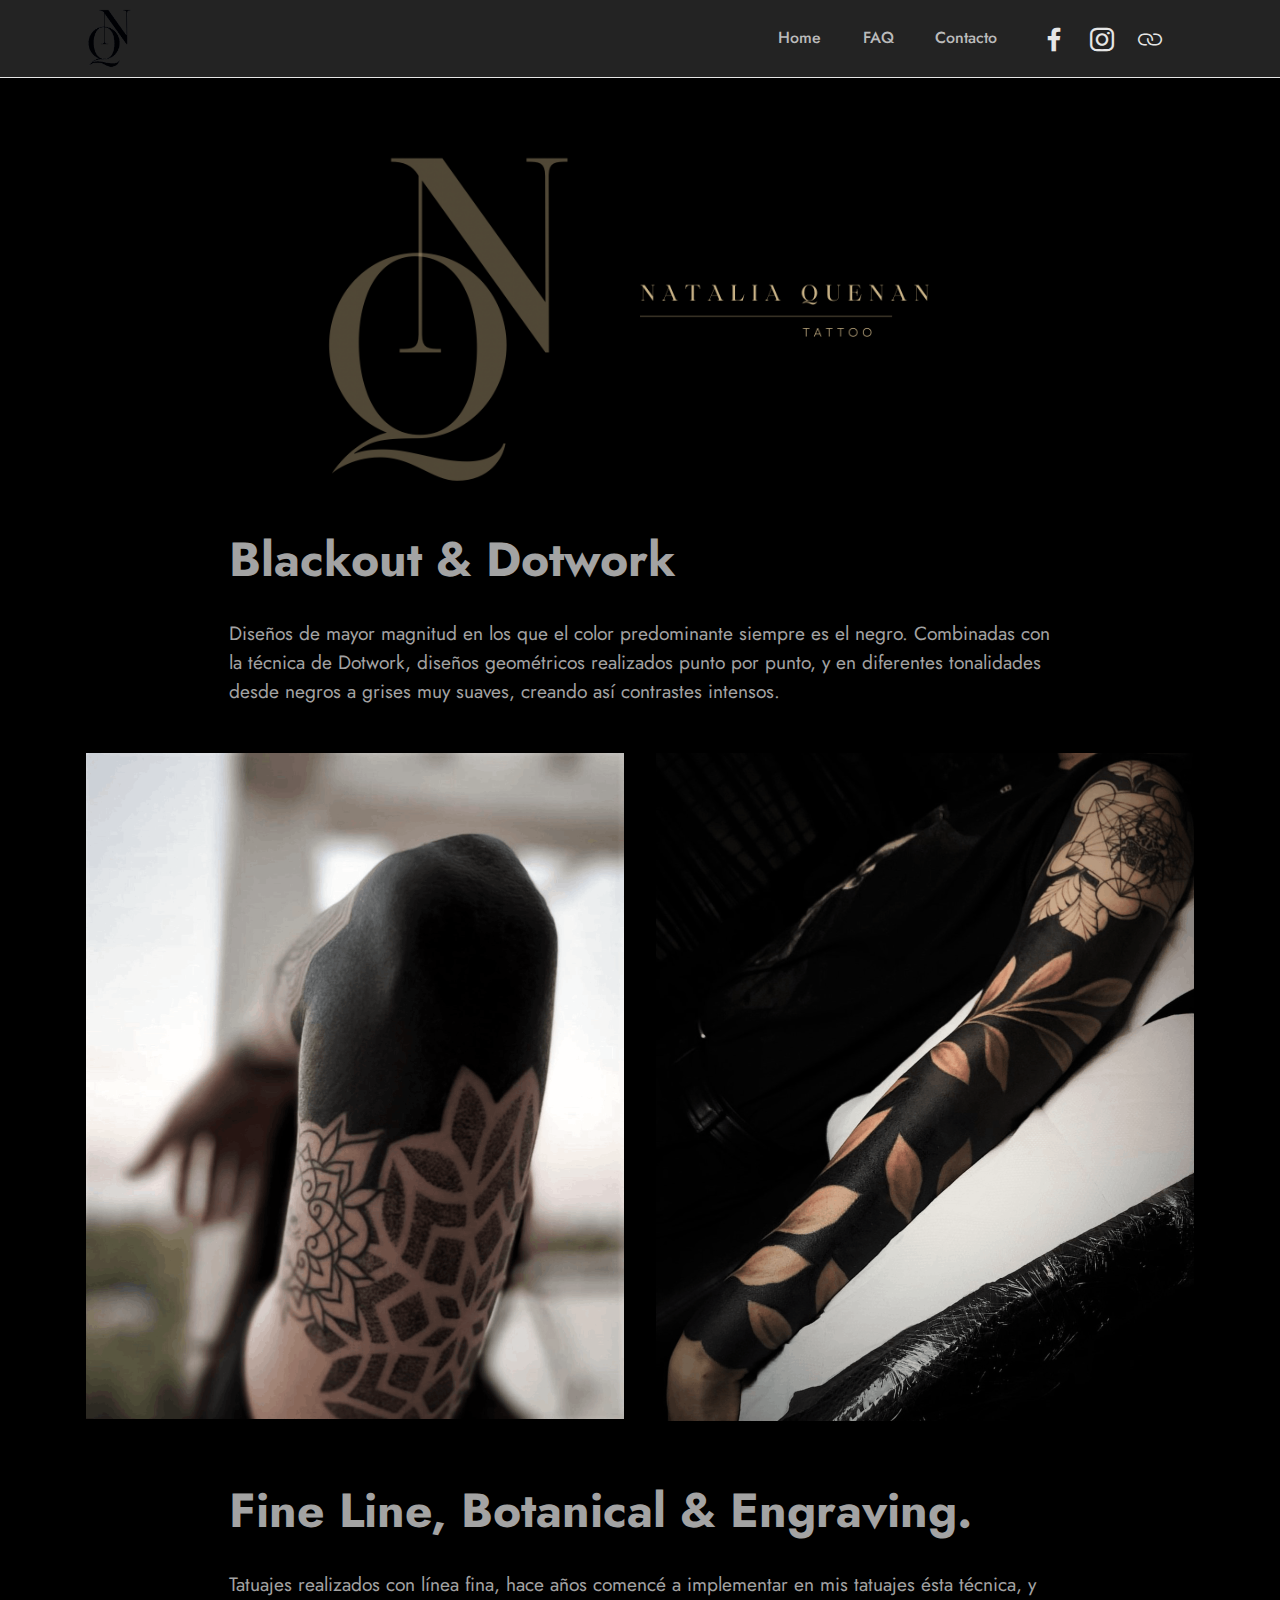
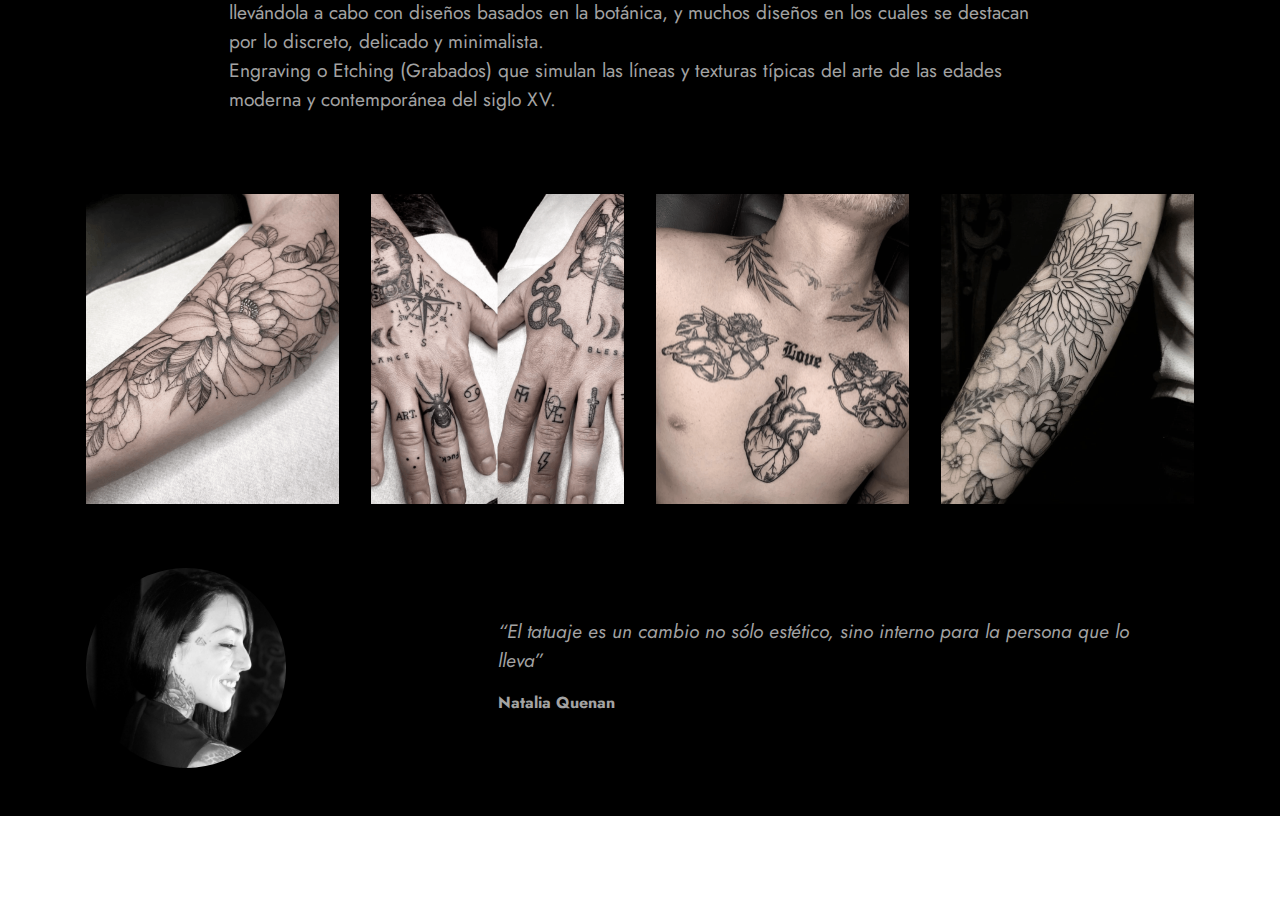
==== index.html @ fb32df6a "Update Website" ====
<!DOCTYPE html>
<html>
<head>
  
  <meta charset="UTF-8">
  <meta http-equiv="X-UA-Compatible" content="IE=edge">
  <meta name="viewport" content="width=device-width, initial-scale=1, minimum-scale=1">
  <meta name="generator" content="Mobirise v5.7.4, mobirise.com">
  <meta name="twitter:card" content="summary_large_image">
  <meta name="twitter:image" content="assets/images/index-meta.png">
  <meta name="twitter:title" content="Natalia Quenan">
  <meta property="og:image" content="assets/images/index-meta.png">
  <meta property="og:image:width" content= "280">
  <meta property="og:image:height" content= "480">
  <meta property="og:url" content="https://www.nataliaquenantattoo.com.ar">
  <meta property="og:title" content="Natalia Quenan">
  <meta property="og:description" content="Blackwork Tattoos">
  <link rel="shortcut icon" href="assets/images/black-170x211.png" type="image/x-icon">
  <meta name="description" content="Blackwork Tattoos">
  
  
  <title>Natalia Quenan Tattoo</title>
  <link rel="stylesheet" href="assets/web/assets/mobirise-icons-bold/mobirise-icons-bold.css">
  <link rel="stylesheet" href="assets/web/assets/mobirise-icons2/mobirise2.css">
  <link rel="stylesheet" href="assets/bootstrap/css/bootstrap.min.css">
  <link rel="stylesheet" href="assets/bootstrap/css/bootstrap-grid.min.css">
  <link rel="stylesheet" href="assets/bootstrap/css/bootstrap-reboot.min.css">
  <link rel="stylesheet" href="assets/parallax/jarallax.css">
  <link rel="stylesheet" href="assets/dropdown/css/style.css">
  <link rel="stylesheet" href="assets/socicon/css/styles.css">
  <link rel="stylesheet" href="assets/theme/css/style.css">
  <link rel="preload" href="https://fonts.googleapis.com/css?family=Jost:100,200,300,400,500,600,700,800,900,100i,200i,300i,400i,500i,600i,700i,800i,900i&display=swap" as="style" onload="this.onload=null;this.rel='stylesheet'">
  <noscript><link rel="stylesheet" href="https://fonts.googleapis.com/css?family=Jost:100,200,300,400,500,600,700,800,900,100i,200i,300i,400i,500i,600i,700i,800i,900i&display=swap"></noscript>
  <link rel="preload" as="style" href="assets/mobirise/css/mbr-additional.css"><link rel="stylesheet" href="assets/mobirise/css/mbr-additional.css" type="text/css">

  
  
  
</head>
<body>
  
  <section data-bs-version="5.1" class="menu cid-s48OLK6784" once="menu" id="menu1-h">
    
    <nav class="navbar navbar-dropdown navbar-fixed-top navbar-expand-lg">
        <div class="container">
            <div class="navbar-brand">
                <span class="navbar-logo">
                    
                    <a href="https://www.nataliaquenantattoo.com.ar/"><img src="assets/images/black-170x211.png" alt="NQ Logo" style="height: 3.8rem;"></a>
                    
                </span>
                
            </div>
            <button class="navbar-toggler" type="button" data-toggle="collapse" data-bs-toggle="collapse" data-target="#navbarSupportedContent" data-bs-target="#navbarSupportedContent" aria-controls="navbarNavAltMarkup" aria-expanded="false" aria-label="Toggle navigation">
                <div class="hamburger">
                    <span></span>
                    <span></span>
                    <span></span>
                    <span></span>
                </div>
            </button>
            <div class="collapse navbar-collapse" id="navbarSupportedContent">
                <ul class="navbar-nav nav-dropdown nav-right" data-app-modern-menu="true"><li class="nav-item"><a class="nav-link link text-primary display-4" href="index.html">Home</a></li><li class="nav-item"><a class="nav-link link text-primary display-4" href="faq.html">FAQ</a></li>
                    <li class="nav-item"><a class="nav-link link text-primary display-4" href="contacto.html">Contacto</a></li></ul>
                <div class="icons-menu">
                    <a class="iconfont-wrapper" href="https://www.facebook.com/Nataliaquenantattoo" target="_blank">
                        <span class="p-2 mbr-iconfont socicon-facebook socicon"></span>
                    </a>
                    <a class="iconfont-wrapper" href="https://www.instagram.com/nataliaquenantattoo/" target="_blank">
                        <span class="p-2 mbr-iconfont socicon-instagram socicon"></span>
                    </a>
                    <a class="iconfont-wrapper" href="https://tattoodixit.com/2022/05/22/natalia-quenan-tatuaje/" target="_blank">
                        <span class="p-2 mbr-iconfont mbrib-link"></span>
                    </a>
                    
                </div>
                
            </div>
        </div>
    </nav>

</section>

<section data-bs-version="5.1" class="image3 cid-s48upRUlSD" id="image3-9">
    

    

    <div class="container">
        <div class="row justify-content-center">
            <div class="col-12 col-lg-8">
                <div class="image-wrapper">
                    <img src="assets/images/img-4004-1640x924.png" alt="Natalia Quenan" >
                    
                </div>
            </div>
        </div>
    </div>
</section>

<section data-bs-version="5.1" class="content1 cid-s48udlf8KU" id="content1-8">
    
    <div class="container">
        <div class="row justify-content-center">
            <div class="title col-12 col-md-9">
                <h3 class="mbr-section-title mbr-fonts-style align-center mb-4 display-2"><strong>Blackout &amp; Dotwork</strong></h3>
                <h4 class="mbr-section-subtitle align-center mbr-fonts-style mb-4 display-7">Diseños de mayor magnitud en los que el color predominante siempre es el negro. Combinadas con la técnica de Dotwork, diseños geométricos realizados punto por punto, y en diferentes tonalidades desde negros a grises muy suaves, creando así contrastes intensos.&nbsp;</h4>
                
            </div>
        </div>
    </div>
</section>

<section data-bs-version="5.1" class="image4 cid-tqjiTiqlOz mbr-parallax-background" id="image4-o" style="opacity: 1; background-color: rgb(0, 0, 0);">
    

    
    <div class="mbr-overlay" style="opacity: 1; background-color: rgb(0, 0, 0);">
    </div>

    <div class="container">
        <div class="row">
            <div class="col-12 col-lg-6">
                <div class="image-wrapper">
                    <img src="assets/images/fer-tattoo-1076x1335.png" alt="Tattoo">
                    
                </div>
            </div>
            <div class="col-12 col-lg-6">
                <div class="image-wrapper">
                    <img src="assets/images/img-4051-1076x1331.png" alt="Tattoo">
                    
                </div>
            </div>
        </div>
    </div>
</section>

<section data-bs-version="5.1" class="content1 cid-s48vnjULo4" id="content1-c">
    
    <div class="container">
        <div class="row justify-content-center">
            <div class="title col-12 col-md-9">
                <h3 class="mbr-section-title mbr-fonts-style align-center mb-4 display-2"><strong>Fine Line, Botanical &amp; Engraving.</strong></h3>
                <h4 class="mbr-section-subtitle align-center mbr-fonts-style mb-4 display-7">Tatuajes realizados con línea fina, hace años comencé a implementar en mis tatuajes ésta técnica, y llevándola a cabo con diseños basados en la botánica, y muchos diseños en los cuales se destacan por lo discreto, delicado y minimalista. <br>Engraving o Etching (Grabados) que simulan las líneas y texturas típicas del arte de las edades moderna y contemporánea del siglo XV.</h4>
                
            </div>
        </div>
    </div>
</section>

<section data-bs-version="5.1" class="gallery5 mbr-gallery cid-tqjHJp5uhD" id="gallery5-t">
    

    
    

    <div class="container">
        
        <div class="row mbr-gallery mt-4">
            <div class="col-12 col-md-6 col-lg-3 item gallery-image">
                <div class="item-wrapper" data-toggle="modal" data-bs-toggle="modal" data-target="#tqkXsOlnx7-modal" data-bs-target="#tqkXsOlnx7-modal">
                    <img class="w-100" src="assets/images/img-4053-506x499.png" alt="Flowers Fineline" data-slide-to="0" data-bs-slide-to="0" data-target="#lb-tqkXsOlnx7" data-bs-target="#lb-tqkXsOlnx7">
                    <div class="icon-wrapper">
                        <span class="mobi-mbri mobi-mbri-search mbr-iconfont mbr-iconfont-btn"></span>
                    </div>
                </div>
                
            </div>
            <div class="col-12 col-md-6 col-lg-3 item gallery-image">
                <div class="item-wrapper" data-toggle="modal" data-bs-toggle="modal" data-target="#tqkXsOlnx7-modal" data-bs-target="#tqkXsOlnx7-modal">
                    <img class="w-100" src="assets/images/img-4052-506x500.png" alt="Hands Fineline" data-slide-to="1" data-bs-slide-to="1" data-target="#lb-tqkXsOlnx7" data-bs-target="#lb-tqkXsOlnx7">
                    <div class="icon-wrapper">
                        <span class="mobi-mbri mobi-mbri-search mbr-iconfont mbr-iconfont-btn"></span>
                    </div>
                </div>
                
            </div>
            <div class="col-12 col-md-6 col-lg-3 item gallery-image">
                <div class="item-wrapper" data-toggle="modal" data-bs-toggle="modal" data-target="#tqkXsOlnx7-modal" data-bs-target="#tqkXsOlnx7-modal">
                    <img class="w-100" src="assets/images/img-4044-506x621.png" alt="Engraving Tattoo" data-slide-to="2" data-bs-slide-to="2" data-target="#lb-tqkXsOlnx7" data-bs-target="#lb-tqkXsOlnx7">
                    <div class="icon-wrapper">
                        <span class="mobi-mbri mobi-mbri-search mbr-iconfont mbr-iconfont-btn"></span>
                    </div>
                </div>
                
            </div>
            <div class="col-12 col-md-6 col-lg-3 item gallery-image">
                <div class="item-wrapper" data-toggle="modal" data-bs-toggle="modal" data-target="#tqkXsOlnx7-modal" data-bs-target="#tqkXsOlnx7-modal">
                    <img class="w-100" src="assets/images/img-4055-506x620.png" alt="Ornamental Fineline" data-slide-to="3" data-bs-slide-to="3" data-target="#lb-tqkXsOlnx7" data-bs-target="#lb-tqkXsOlnx7">
                    <div class="icon-wrapper">
                        <span class="mobi-mbri mobi-mbri-search mbr-iconfont mbr-iconfont-btn"></span>
                    </div>
                </div>
                
            </div>
        </div>

        <div class="modal mbr-slider" tabindex="-1" role="dialog" aria-hidden="true" id="tqkXsOlnx7-modal">
            <div class="modal-dialog" role="document">
                <div class="modal-content">
                    <div class="modal-body">
                        <div class="carousel slide carousel-fade" id="lb-tqkXsOlnx7" data-interval="4000" data-bs-interval="4000">
                            <div class="carousel-inner">
                                <div class="carousel-item active">
                                    <img class="d-block w-100" src="assets/images/img-4053-506x499.png" alt="Mobirise Website Builder">
                                </div>
                                <div class="carousel-item">
                                    <img class="d-block w-100" src="assets/images/img-4052-506x500.png" alt="Mobirise Website Builder">
                                </div>
                                <div class="carousel-item">
                                    <img class="d-block w-100" src="assets/images/img-4044-506x621.png" alt="Mobirise Website Builder">
                                </div>
                                <div class="carousel-item">
                                    <img class="d-block w-100" src="assets/images/img-4055-506x620.png" alt="Mobirise Website Builder">
                                </div>
                            </div>
                            <ol class="carousel-indicators">
                                <li data-slide-to="0" data-bs-slide-to="0" class="active" data-target="#lb-tqkXsOlnx7" data-bs-target="#lb-tqkXsOlnx7"></li>
                                <li data-slide-to="1" data-bs-slide-to="1" data-target="#lb-tqkXsOlnx7" data-bs-target="#lb-tqkXsOlnx7"></li>
                                <li data-slide-to="2" data-bs-slide-to="2" data-target="#lb-tqkXsOlnx7" data-bs-target="#lb-tqkXsOlnx7"></li>
                                <li data-slide-to="3" data-bs-slide-to="3" data-target="#lb-tqkXsOlnx7" data-bs-target="#lb-tqkXsOlnx7"></li>
                            </ol>
                            <a role="button" href="" class="close" data-dismiss="modal" data-bs-dismiss="modal" aria-label="Close">
                            </a>
                            <a class="carousel-control-prev carousel-control" role="button" data-slide="prev" data-bs-slide="prev" href="#lb-tqkXsOlnx7">
                                <span class="mobi-mbri mobi-mbri-arrow-prev" aria-hidden="true"></span>
                                <span class="sr-only visually-hidden">Previous</span>
                            </a>
                            <a class="carousel-control-next carousel-control" role="button" data-slide="next" data-bs-slide="next" href="#lb-tqkXsOlnx7">
                                <span class="mobi-mbri mobi-mbri-arrow-next" aria-hidden="true"></span>
                                <span class="sr-only visually-hidden">Next</span>
                            </a>
                        </div>
                    </div>
                </div>
            </div>
        </div>
    </div>
</section>

<section data-bs-version="5.1" class="testimonials1 cid-tqjrHWDPv9" id="testimonials1-q">
    <div class="container">
        <div class="row align-items-center">
            <div class="col-5 col-md-4">
                <div class="image-wrapper">
                    <img src="assets/images/img-2382-20-1076x1077.png" alt="Me" style="width: 200px; height: 200px; border-radius: 50%;">
                </div>
            </div>
            <div class="col-md">
                <div class="text-wrapper">
                    <p class="mbr-text mbr-fonts-style mb-3 display-7"><em>“El tatuaje es un cambio no sólo estético, sino interno para la persona que lo lleva”</em></p>
                    <p class="name mbr-fonts-style mb-1 display-4">
                        <strong>Natalia Quenan</strong></p>
                </div>
            </div>
        </div>
    </div>
</section>

<section data-bs-version="5.1" class="footer3 cid-s48P1Icc8J mbr-reveal" once="footers" id="footer3-i">
    <div class="container">
        <div class="media-container-row align-center mbr-white">
            <div class="row row-copirayt">
                <div class="row row-copirayt">
                    <p id="copyright" class="mbr-text mb-0 mbr-fonts-style mbr-white align-center display-4">
                        © Natalia Quenan Tattoo | Design: Done with Love by Me. | Todos los derechos Reservados.
                    </p>
                </div>
                <script>
                    var elementoCopyright = document.getElementById('copyright');
                    var añoActual = new Date().getFullYear();
                    elementoCopyright.textContent = '© ' + añoActual + ' Natalia Quenan Tattoo | Design: Done with Love by Me. | Todos los derechos Reservados.';
                </script>
            </div>
        </div>
    </div>
</section><script src="assets/bootstrap/js/bootstrap.bundle.min.js"></script>  <script src="assets/parallax/jarallax.js"></script>  <script src="assets/smoothscroll/smooth-scroll.js"></script>  <script src="assets/ytplayer/index.js"></script>  <script src="assets/dropdown/js/navbar-dropdown.js"></script>  <script src="assets/theme/js/script.js"></script><script type='text/javascript'>
	document.oncontextmenu = function(){return false}
</script>  
  
  
</body>
</html>
---- assets/web/assets/mobirise-icons-bold/mobirise-icons-bold.css ----
@font-face {
  font-family: 'mobirise-icons-bold';
  font-display: swap;
  src:  url('mobirise-icons-bold.eot?m1l4yr');
  src:  url('mobirise-icons-bold.eot?m1l4yr#iefix') format('embedded-opentype'),
    url('mobirise-icons-bold.ttf?m1l4yr') format('truetype'),
    url('mobirise-icons-bold.woff?m1l4yr') format('woff'),
    url('mobirise-icons-bold.svg?m1l4yr#mobirise-icons-bold') format('svg');
  font-weight: normal;
  font-style: normal;
}

[class^="mbrib-"], [class*="mbrib-"] {
  /* use !important to prevent issues with browser extensions that change fonts */
  font-family: 'mobirise-icons-bold' !important;
  speak: none;
  font-style: normal;
  font-weight: normal;
  font-variant: normal;
  text-transform: none;
  line-height: 1;

  /* Better Font Rendering =========== */
  -webkit-font-smoothing: antialiased;
  -moz-osx-font-smoothing: grayscale;
}

.mbrib-add-submenu:before {
  content: "\e900";
}
.mbrib-alert:before {
  content: "\e901";
}
.mbrib-align-center:before {
  content: "\e902";
}
.mbrib-align-justify:before {
  content: "\e903";
}
.mbrib-align-left:before {
  content: "\e904";
}
.mbrib-align-right:before {
  content: "\e905";
}
.mbrib-android:before {
  content: "\e906";
}
.mbrib-apple:before {
  content: "\e907";
}
.mbrib-arrow-down:before {
  content: "\e908";
}
.mbrib-arrow-next:before {
  content: "\e909";
}
.mbrib-arrow-prev:before {
  content: "\e90a";
}
.mbrib-arrow-up:before {
  content: "\e90b";
}
.mbrib-bold:before {
  content: "\e90c";
}
.mbrib-bookmark:before {
  content: "\e90d";
}
.mbrib-bootstrap:before {
  content: "\e90e";
}
.mbrib-briefcase:before {
  content: "\e90f";
}
.mbrib-browse:before {
  content: "\e910";
}
.mbrib-bulleted-list:before {
  content: "\e911";
}
.mbrib-calendar:before {
  content: "\e912";
}
.mbrib-camera:before {
  content: "\e913";
}
.mbrib-cart-add:before {
  content: "\e914";
}
.mbrib-cart-full:before {
  content: "\e915";
}
.mbrib-cash:before {
  content: "\e916";
}
.mbrib-change-style:before {
  content: "\e917";
}
.mbrib-chat:before {
  content: "\e918";
}
.mbrib-clock:before {
  content: "\e919";
}
.mbrib-close:before {
  content: "\e91a";
}
.mbrib-cloud:before {
  content: "\e91b";
}
.mbrib-code:before {
  content: "\e91c";
}
.mbrib-contact-form:before {
  content: "\e91d";
}
.mbrib-credit-card:before {
  content: "\e91e";
}
.mbrib-cursor-click:before {
  content: "\e91f";
}
.mbrib-cust-feedback:before {
  content: "\e920";
}
.mbrib-database:before {
  content: "\e921";
}
.mbrib-delivery:before {
  content: "\e922";
}
.mbrib-desktop:before {
  content: "\e923";
}
.mbrib-devices:before {
  content: "\e924";
}
.mbrib-down:before {
  content: "\e925";
}
.mbrib-download:before {
  content: "\e926";
}
.mbrib-drag-n-drop:before {
  content: "\e927";
}
.mbrib-drag-n-drop2:before {
  content: "\e928";
}
.mbrib-edit:before {
  content: "\e929";
}
.mbrib-edit2:before {
  content: "\e92a";
}
.mbrib-error:before {
  content: "\e92b";
}
.mbrib-extension:before {
  content: "\e92c";
}
.mbrib-features:before {
  content: "\e92d";
}
.mbrib-file:before {
  content: "\e92e";
}
.mbrib-flag:before {
  content: "\e92f";
}
.mbrib-folder:before {
  content: "\e930";
}
.mbrib-gift:before {
  content: "\e931";
}
.mbrib-github:before {
  content: "\e932";
}
.mbrib-globe-2:before {
  content: "\e933";
}
.mbrib-globe:before {
  content: "\e934";
}
.mbrib-growing-chart:before {
  content: "\e935";
}
.mbrib-hearth:before {
  content: "\e936";
}
.mbrib-help:before {
  content: "\e937";
}
.mbrib-home:before {
  content: "\e938";
}
.mbrib-hot-cup:before {
  content: "\e939";
}
.mbrib-idea:before {
  content: "\e93a";
}
.mbrib-image-gallery:before {
  content: "\e93b";
}
.mbrib-image-slider:before {
  content: "\e93c";
}
.mbrib-info:before {
  content: "\e93d";
}
.mbrib-italic:before {
  content: "\e93e";
}
.mbrib-key:before {
  content: "\e93f";
}
.mbrib-laptop:before {
  content: "\e940";
}
.mbrib-layers:before {
  content: "\e941";
}
.mbrib-left-right:before {
  content: "\e942";
}
.mbrib-left:before {
  content: "\e943";
}
.mbrib-letter:before {
  content: "\e944";
}
.mbrib-like:before {
  content: "\e945";
}
.mbrib-link:before {
  content: "\e946";
}
.mbrib-lock:before {
  content: "\e947";
}
.mbrib-login:before {
  content: "\e948";
}
.mbrib-logout:before {
  content: "\e949";
}
.mbrib-magic-stick:before {
  content: "\e94a";
}
.mbrib-map-pin:before {
  content: "\e94b";
}
.mbrib-menu:before {
  content: "\e94c";
}
.mbrib-mobile:before {
  content: "\e94d";
}
.mbrib-mobile2:before {
  content: "\e94e";
}
.mbrib-mobirise:before {
  content: "\e94f";
}
.mbrib-more-horizontal:before {
  content: "\e950";
}
.mbrib-more-vertical:before {
  content: "\e951";
}
.mbrib-music:before {
  content: "\e952";
}
.mbrib-new-file:before {
  content: "\e953";
}
.mbrib-numbered-list:before {
  content: "\e954";
}
.mbrib-opened-folder:before {
  content: "\e955";
}
.mbrib-pages:before {
  content: "\e956";
}
.mbrib-paper-plane:before {
  content: "\e957";
}
.mbrib-paperclip:before {
  content: "\e958";
}
.mbrib-photo:before {
  content: "\e959";
}
.mbrib-photos:before {
  content: "\e95a";
}
.mbrib-pin:before {
  content: "\e95b";
}
.mbrib-play:before {
  content: "\e95c";
}
.mbrib-plus:before {
  content: "\e95d";
}
.mbrib-preview:before {
  content: "\e95e";
}
.mbrib-print:before {
  content: "\e95f";
}
.mbrib-protect:before {
  content: "\e960";
}
.mbrib-question:before {
  content: "\e961";
}
.mbrib-quote-left:before {
  content: "\e962";
}
.mbrib-quote-right:before {
  content: "\e963";
}
.mbrib-redo:before {
  content: "\e964";
}
.mbrib-refresh:before {
  content: "\e965";
}
.mbrib-responsive:before {
  content: "\e966";
}
.mbrib-right:before {
  content: "\e967";
}
.mbrib-rocket:before {
  content: "\e968";
}
.mbrib-sad-face:before {
  content: "\e969";
}
.mbrib-sale:before {
  content: "\e96a";
}
.mbrib-save:before {
  content: "\e96b";
}
.mbrib-search:before {
  content: "\e96c";
}
.mbrib-setting:before {
  content: "\e96d";
}
.mbrib-setting2:before {
  content: "\e96e";
}
.mbrib-setting3:before {
  content: "\e96f";
}
.mbrib-share:before {
  content: "\e970";
}
.mbrib-shopping-bag:before {
  content: "\e971";
}
.mbrib-shopping-basket:before {
  content: "\e972";
}
.mbrib-shopping-cart:before {
  content: "\e973";
}
.mbrib-sites:before {
  content: "\e974";
}
.mbrib-smile-face:before {
  content: "\e975";
}
.mbrib-speed:before {
  content: "\e976";
}
.mbrib-star:before {
  content: "\e977";
}
.mbrib-success:before {
  content: "\e978";
}
.mbrib-sun:before {
  content: "\e979";
}
.mbrib-sun2:before {
  content: "\e97a";
}
.mbrib-tablet-vertical:before {
  content: "\e97b";
}
.mbrib-tablet:before {
  content: "\e97c";
}
.mbrib-target:before {
  content: "\e97d";
}
.mbrib-timer:before {
  content: "\e97e";
}
.mbrib-to-ftp:before {
  content: "\e97f";
}
.mbrib-to-local-drive:before {
  content: "\e980";
}
.mbrib-touch-swipe:before {
  content: "\e981";
}
.mbrib-touch:before {
  content: "\e982";
}
.mbrib-trash:before {
  content: "\e983";
}
.mbrib-underline:before {
  content: "\e984";
}
.mbrib-undo:before {
  content: "\e985";
}
.mbrib-unlink:before {
  content: "\e986";
}
.mbrib-unlock:before {
  content: "\e987";
}
.mbrib-up-down:before {
  content: "\e988";
}
.mbrib-up:before {
  content: "\e989";
}
.mbrib-update:before {
  content: "\e98a";
}
.mbrib-upload:before {
  content: "\e98b";
}
.mbrib-user:before {
  content: "\e98c";
}
.mbrib-user2:before {
  content: "\e98d";
}
.mbrib-users:before {
  content: "\e98e";
}
.mbrib-video-play:before {
  content: "\e98f";
}
.mbrib-video:before {
  content: "\e990";
}
.mbrib-watch:before {
  content: "\e991";
}
.mbrib-website-theme:before {
  content: "\e992";
}
.mbrib-wifi:before {
  content: "\e993";
}
.mbrib-windows:before {
  content: "\e994";
}
.mbrib-zoom-out:before {
  content: "\e995";
}
---- assets/web/assets/mobirise-icons2/mobirise2.css ----
@font-face {
  font-family: 'Moririse2';
  font-display: swap;
  src:  url('mobirise2.eot?f2bix4');
  src:  url('mobirise2.eot?f2bix4#iefix') format('embedded-opentype'),
    url('mobirise2.ttf?f2bix4') format('truetype'),
    url('mobirise2.woff?f2bix4') format('woff'),
    url('mobirise2.svg?f2bix4#mobirise2') format('svg');
  font-weight: normal;
  font-style: normal;
}

[class^="mobi-"], [class*=" mobi-"] {
  /* use !important to prevent issues with browser extensions that change fonts */
  font-family: 'Moririse2' !important;
  speak: none;
  font-style: normal;
  font-weight: normal;
  font-variant: normal;
  text-transform: none;
  line-height: 1;

  /* Better Font Rendering =========== */
  -webkit-font-smoothing: antialiased;
  -moz-osx-font-smoothing: grayscale;
}

.mobi-mbri-add-submenu:before {
  content: "\e900";
}
.mobi-mbri-alert:before {
  content: "\e901";
}
.mobi-mbri-align-center:before {
  content: "\e902";
}
.mobi-mbri-align-justify:before {
  content: "\e903";
}
.mobi-mbri-align-left:before {
  content: "\e904";
}
.mobi-mbri-align-right:before {
  content: "\e905";
}
.mobi-mbri-android:before {
  content: "\e906";
}
.mobi-mbri-apple:before {
  content: "\e907";
}
.mobi-mbri-arrow-down:before {
  content: "\e908";
}
.mobi-mbri-arrow-next:before {
  content: "\e909";
}
.mobi-mbri-arrow-prev:before {
  content: "\e90a";
}
.mobi-mbri-arrow-up:before {
  content: "\e90b";
}
.mobi-mbri-bold:before {
  content: "\e90c";
}
.mobi-mbri-bookmark:before {
  content: "\e90d";
}
.mobi-mbri-bootstrap:before {
  content: "\e90e";
}
.mobi-mbri-briefcase:before {
  content: "\e90f";
}
.mobi-mbri-browse:before {
  content: "\e910";
}
.mobi-mbri-bulleted-list:before {
  content: "\e911";
}
.mobi-mbri-calendar:before {
  content: "\e912";
}
.mobi-mbri-camera:before {
  content: "\e913";
}
.mobi-mbri-cart-add:before {
  content: "\e914";
}
.mobi-mbri-cart-full:before {
  content: "\e915";
}
.mobi-mbri-cash:before {
  content: "\e916";
}
.mobi-mbri-change-style:before {
  content: "\e917";
}
.mobi-mbri-chat:before {
  content: "\e918";
}
.mobi-mbri-clock:before {
  content: "\e919";
}
.mobi-mbri-close:before {
  content: "\e91a";
}
.mobi-mbri-cloud:before {
  content: "\e91b";
}
.mobi-mbri-code:before {
  content: "\e91c";
}
.mobi-mbri-contact-form:before {
  content: "\e91d";
}
.mobi-mbri-credit-card:before {
  content: "\e91e";
}
.mobi-mbri-cursor-click:before {
  content: "\e91f";
}
.mobi-mbri-cust-feedback:before {
  content: "\e920";
}
.mobi-mbri-database:before {
  content: "\e921";
}
.mobi-mbri-delivery:before {
  content: "\e922";
}
.mobi-mbri-desktop:before {
  content: "\e923";
}
.mobi-mbri-devices:before {
  content: "\e924";
}
.mobi-mbri-down:before {
  content: "\e925";
}
.mobi-mbri-download-2:before {
  content: "\e926";
}
.mobi-mbri-download:before {
  content: "\e927";
}
.mobi-mbri-drag-n-drop-2:before {
  content: "\e928";
}
.mobi-mbri-drag-n-drop:before {
  content: "\e929";
}
.mobi-mbri-edit-2:before {
  content: "\e92a";
}
.mobi-mbri-edit:before {
  content: "\e92b";
}
.mobi-mbri-error:before {
  content: "\e92c";
}
.mobi-mbri-extension:before {
  content: "\e92d";
}
.mobi-mbri-features:before {
  content: "\e92e";
}
.mobi-mbri-file:before {
  content: "\e92f";
}
.mobi-mbri-flag:before {
  content: "\e930";
}
.mobi-mbri-folder:before {
  content: "\e931";
}
.mobi-mbri-gift:before {
  content: "\e932";
}
.mobi-mbri-github:before {
  content: "\e933";
}
.mobi-mbri-globe-2:before {
  content: "\e934";
}
.mobi-mbri-globe:before {
  content: "\e935";
}
.mobi-mbri-growing-chart:before {
  content: "\e936";
}
.mobi-mbri-hearth:before {
  content: "\e937";
}
.mobi-mbri-help:before {
  content: "\e938";
}
.mobi-mbri-home:before {
  content: "\e939";
}
.mobi-mbri-hot-cup:before {
  content: "\e93a";
}
.mobi-mbri-idea:before {
  content: "\e93b";
}
.mobi-mbri-image-gallery:before {
  content: "\e93c";
}
.mobi-mbri-image-slider:before {
  content: "\e93d";
}
.mobi-mbri-info:before {
  content: "\e93e";
}
.mobi-mbri-italic:before {
  content: "\e93f";
}
.mobi-mbri-key:before {
  content: "\e940";
}
.mobi-mbri-laptop:before {
  content: "\e941";
}
.mobi-mbri-layers:before {
  content: "\e942";
}
.mobi-mbri-left-right:before {
  content: "\e943";
}
.mobi-mbri-left:before {
  content: "\e944";
}
.mobi-mbri-letter:before {
  content: "\e945";
}
.mobi-mbri-like:before {
  content: "\e946";
}
.mobi-mbri-link:before {
  content: "\e947";
}
.mobi-mbri-lock:before {
  content: "\e948";
}
.mobi-mbri-login:before {
  content: "\e949";
}
.mobi-mbri-logout:before {
  content: "\e94a";
}
.mobi-mbri-magic-stick:before {
  content: "\e94b";
}
.mobi-mbri-map-pin:before {
  content: "\e94c";
}
.mobi-mbri-menu:before {
  content: "\e94d";
}
.mobi-mbri-mobile-2:before {
  content: "\e94e";
}
.mobi-mbri-mobile-horizontal:before {
  content: "\e94f";
}
.mobi-mbri-mobile:before {
  content: "\e950";
}
.mobi-mbri-mobirise:before {
  content: "\e951";
}
.mobi-mbri-more-horizontal:before {
  content: "\e952";
}
.mobi-mbri-more-vertical:before {
  content: "\e953";
}
.mobi-mbri-music:before {
  content: "\e954";
}
.mobi-mbri-new-file:before {
  content: "\e955";
}
.mobi-mbri-numbered-list:before {
  content: "\e956";
}
.mobi-mbri-opened-folder:before {
  content: "\e957";
}
.mobi-mbri-pages:before {
  content: "\e958";
}
.mobi-mbri-paper-plane:before {
  content: "\e959";
}
.mobi-mbri-paperclip:before {
  content: "\e95a";
}
.mobi-mbri-phone:before {
  content: "\e95b";
}
.mobi-mbri-photo:before {
  content: "\e95c";
}
.mobi-mbri-photos:before {
  content: "\e95d";
}
.mobi-mbri-pin:before {
  content: "\e95e";
}
.mobi-mbri-play:before {
  content: "\e95f";
}
.mobi-mbri-plus:before {
  content: "\e960";
}
.mobi-mbri-preview:before {
  content: "\e961";
}
.mobi-mbri-print:before {
  content: "\e962";
}
.mobi-mbri-protect:before {
  content: "\e963";
}
.mobi-mbri-question:before {
  content: "\e964";
}
.mobi-mbri-quote-left:before {
  content: "\e965";
}
.mobi-mbri-quote-right:before {
  content: "\e966";
}
.mobi-mbri-redo:before {
  content: "\e967";
}
.mobi-mbri-refresh:before {
  content: "\e968";
}
.mobi-mbri-responsive-2:before {
  content: "\e969";
}
.mobi-mbri-responsive:before {
  content: "\e96a";
}
.mobi-mbri-right:before {
  content: "\e96b";
}
.mobi-mbri-rocket:before {
  content: "\e96c";
}
.mobi-mbri-sad-face:before {
  content: "\e96d";
}
.mobi-mbri-sale:before {
  content: "\e96e";
}
.mobi-mbri-save:before {
  content: "\e96f";
}
.mobi-mbri-search:before {
  content: "\e970";
}
.mobi-mbri-setting-2:before {
  content: "\e971";
}
.mobi-mbri-setting-3:before {
  content: "\e972";
}
.mobi-mbri-setting:before {
  content: "\e973";
}
.mobi-mbri-share:before {
  content: "\e974";
}
.mobi-mbri-shopping-bag:before {
  content: "\e975";
}
.mobi-mbri-shopping-basket:before {
  content: "\e976";
}
.mobi-mbri-shopping-cart:before {
  content: "\e977";
}
.mobi-mbri-sites:before {
  content: "\e978";
}
.mobi-mbri-smile-face:before {
  content: "\e979";
}
.mobi-mbri-speed:before {
  content: "\e97a";
}
.mobi-mbri-star:before {
  content: "\e97b";
}
.mobi-mbri-success:before {
  content: "\e97c";
}
.mobi-mbri-sun:before {
  content: "\e97d";
}
.mobi-mbri-sun2:before {
  content: "\e97e";
}
.mobi-mbri-tablet-vertical:before {
  content: "\e97f";
}
.mobi-mbri-tablet:before {
  content: "\e980";
}
.mobi-mbri-target:before {
  content: "\e981";
}
.mobi-mbri-timer:before {
  content: "\e982";
}
.mobi-mbri-to-ftp:before {
  content: "\e983";
}
.mobi-mbri-to-local-drive:before {
  content: "\e984";
}
.mobi-mbri-touch-swipe:before {
  content: "\e985";
}
.mobi-mbri-touch:before {
  content: "\e986";
}
.mobi-mbri-trash:before {
  content: "\e987";
}
.mobi-mbri-underline:before {
  content: "\e988";
}
.mobi-mbri-undo:before {
  content: "\e989";
}
.mobi-mbri-unlink:before {
  content: "\e98a";
}
.mobi-mbri-unlock:before {
  content: "\e98b";
}
.mobi-mbri-up-down:before {
  content: "\e98c";
}
.mobi-mbri-up:before {
  content: "\e98d";
}
.mobi-mbri-update:before {
  content: "\e98e";
}
.mobi-mbri-upload-2:before {
  content: "\e98f";
}
.mobi-mbri-upload:before {
  content: "\e990";
}
.mobi-mbri-user-2:before {
  content: "\e991";
}
.mobi-mbri-user:before {
  content: "\e992";
}
.mobi-mbri-users:before {
  content: "\e993";
}
.mobi-mbri-video-play:before {
  content: "\e994";
}
.mobi-mbri-video:before {
  content: "\e995";
}
.mobi-mbri-watch:before {
  content: "\e996";
}
.mobi-mbri-website-theme-2:before {
  content: "\e997";
}
.mobi-mbri-website-theme:before {
  content: "\e998";
}
.mobi-mbri-wifi:before {
  content: "\e999";
}
.mobi-mbri-windows:before {
  content: "\e99a";
}
.mobi-mbri-zoom-in:before {
  content: "\e99b";
}
.mobi-mbri-zoom-out:before {
  content: "\e99c";
}
---- assets/parallax/jarallax.css ----
.jarallax {
    position: relative;
    z-index: 0;
}
.jarallax > .jarallax-img {
    position: absolute;
    object-fit: cover;
    /* support for plugin https://github.com/bfred-it/object-fit-images */
    font-family: 'object-fit: cover;';
    top: 0;
    left: 0;
    width: 100%;
    height: 100%;
    z-index: -1;
}
---- assets/dropdown/css/style.css ----
.navbar-dropdown {
  left: 0;
  padding: 0;
  position: absolute;
  right: 0;
  top: 0;
  transition: all 0.45s ease;
  z-index: 1030;
  background: #282828; }
  .navbar-dropdown .navbar-logo {
    margin-right: 0.8rem;
    transition: margin 0.3s ease-in-out;
    vertical-align: middle; }
    .navbar-dropdown .navbar-logo img {
      height: 3.125rem;
      transition: all 0.3s ease-in-out; }
    .navbar-dropdown .navbar-logo.mbr-iconfont {
      font-size: 3.125rem;
      line-height: 3.125rem; }
  .navbar-dropdown .navbar-caption {
    font-weight: 700;
    white-space: normal;
    vertical-align: -4px;
    line-height: 3.125rem !important; }
    .navbar-dropdown .navbar-caption, .navbar-dropdown .navbar-caption:hover {
      color: inherit;
      text-decoration: none; }
  .navbar-dropdown .mbr-iconfont + .navbar-caption {
    vertical-align: -1px; }
  .navbar-dropdown.navbar-fixed-top {
    position: fixed; }
  .navbar-dropdown .navbar-brand span {
    vertical-align: -4px; }
  .navbar-dropdown.bg-color.transparent {
    background: none; }
  .navbar-dropdown.navbar-short .navbar-brand {
    padding: 0.625rem 0; }
    .navbar-dropdown.navbar-short .navbar-brand span {
      vertical-align: -1px; }
  .navbar-dropdown.navbar-short .navbar-caption {
    line-height: 2.375rem !important;
    vertical-align: -2px; }
  .navbar-dropdown.navbar-short .navbar-logo {
    margin-right: 0.5rem; }
    .navbar-dropdown.navbar-short .navbar-logo img {
      height: 2.375rem; }
    .navbar-dropdown.navbar-short .navbar-logo.mbr-iconfont {
      font-size: 2.375rem;
      line-height: 2.375rem; }
  .navbar-dropdown.navbar-short .mbr-table-cell {
    height: 3.625rem; }
  .navbar-dropdown .navbar-close {
    left: 0.6875rem;
    position: fixed;
    top: 0.75rem;
    z-index: 1000; }
  .navbar-dropdown .hamburger-icon {
    color: antiquewhite;
    content: "";
    display: inline-block;
    vertical-align: middle;
    width: 16px;
    -webkit-box-shadow: 0 -6px 0 1px #282828,0 0 0 1px #282828,0 6px 0 1px #282828;
    -moz-box-shadow: 0 -6px 0 1px #282828,0 0 0 1px #282828,0 6px 0 1px #282828;
    box-shadow: 0 -6px 0 1px #282828,0 0 0 1px #282828,0 6px 0 1px #282828; }

.dropdown-menu .dropdown-toggle[data-toggle="dropdown-submenu"]::after {
  border-bottom: 0.35em solid transparent;
  border-left: 0.35em solid;
  border-right: 0;
  border-top: 0.35em solid transparent;
  margin-left: 0.3rem; }

.dropdown-menu .dropdown-item:focus {
  outline: 0; }

.nav-dropdown {
  font-size: 0.75rem;
  font-weight: 500;
  height: auto !important; }
  .nav-dropdown .nav-btn {
    padding-left: 1rem; }
  .nav-dropdown .link {
    margin: .667em 1.667em;
    font-weight: 500;
    padding: 0;
    transition: color .2s ease-in-out; }
    .nav-dropdown .link.dropdown-toggle {
      margin-right: 2.583em; }
      .nav-dropdown .link.dropdown-toggle::after {
        margin-left: .25rem;
        border-top: 0.35em solid;
        border-right: 0.35em solid transparent;
        border-left: 0.35em solid transparent;
        border-bottom: 0; }
      .nav-dropdown .link.dropdown-toggle[aria-expanded="true"] {
        margin: 0;
        padding: 0.667em 3.263em  0.667em 1.667em; }
  .nav-dropdown .link::after,
  .nav-dropdown .dropdown-item::after {
    color: inherit; }
  .nav-dropdown .btn {
    font-size: 0.75rem;
    font-weight: 700;
    letter-spacing: 0;
    margin-bottom: 0;
    padding-left: 1.25rem;
    padding-right: 1.25rem; }
  .nav-dropdown .dropdown-menu {
    border-radius: 0;
    border: 0;
    left: 0;
    margin: 0;
    padding-bottom: 1.25rem;
    padding-top: 1.25rem;
    position: relative; }
  .nav-dropdown .dropdown-submenu {
    margin-left: 0.125rem;
    top: 0; }
  .nav-dropdown .dropdown-item {
    font-weight: 500;
    line-height: 2;
    padding: 0.3846em 4.615em 0.3846em 1.5385em;
    position: relative;
    transition: color .2s ease-in-out, background-color .2s ease-in-out; }
    .nav-dropdown .dropdown-item::after {
      margin-top: -0.3077em;
      position: absolute;
      right: 1.1538em;
      top: 50%; }
    .nav-dropdown .dropdown-item:focus, .nav-dropdown .dropdown-item:hover {
      background: none; }

@media (max-width: 767px) {
  .nav-dropdown.navbar-toggleable-sm {
    bottom: 0;
    display: none;
    left: 0;
    overflow-x: hidden;
    position: fixed;
    top: 0;
    transform: translateX(-100%);
    -ms-transform: translateX(-100%);
    -webkit-transform: translateX(-100%);
    width: 18.75rem;
    z-index: 999; } }
.nav-dropdown.navbar-toggleable-xl {
  bottom: 0;
  display: none;
  left: 0;
  overflow-x: hidden;
  position: fixed;
  top: 0;
  transform: translateX(-100%);
  -ms-transform: translateX(-100%);
  -webkit-transform: translateX(-100%);
  width: 18.75rem;
  z-index: 999; }

.nav-dropdown-sm {
  display: block !important;
  overflow-x: hidden;
  overflow: auto;
  padding-top: 3.875rem; }
  .nav-dropdown-sm::after {
    content: "";
    display: block;
    height: 3rem;
    width: 100%; }
  .nav-dropdown-sm.collapse.in ~ .navbar-close {
    display: block !important; }
  .nav-dropdown-sm.collapsing, .nav-dropdown-sm.collapse.in {
    transform: translateX(0);
    -ms-transform: translateX(0);
    -webkit-transform: translateX(0);
    transition: all 0.25s ease-out;
    -webkit-transition: all 0.25s ease-out;
    background: #282828; }
  .nav-dropdown-sm.collapsing[aria-expanded="false"] {
    transform: translateX(-100%);
    -ms-transform: translateX(-100%);
    -webkit-transform: translateX(-100%); }
  .nav-dropdown-sm .nav-item {
    display: block;
    margin-left: 0 !important;
    padding-left: 0; }
  .nav-dropdown-sm .link,
  .nav-dropdown-sm .dropdown-item {
    border-top: 1px dotted rgba(255, 255, 255, 0.1);
    font-size: 0.8125rem;
    line-height: 1.6;
    margin: 0 !important;
    padding: 0.875rem 2.4rem 0.875rem 1.5625rem !important;
    position: relative;
    white-space: normal; }
    .nav-dropdown-sm .link:focus, .nav-dropdown-sm .link:hover,
    .nav-dropdown-sm .dropdown-item:focus,
    .nav-dropdown-sm .dropdown-item:hover {
      background: rgba(0, 0, 0, 0.2) !important;
      color: #c0a375; }
  .nav-dropdown-sm .nav-btn {
    position: relative;
    padding: 1.5625rem 1.5625rem 0 1.5625rem; }
    .nav-dropdown-sm .nav-btn::before {
      border-top: 1px dotted rgba(255, 255, 255, 0.1);
      content: "";
      left: 0;
      position: absolute;
      top: 0;
      width: 100%; }
    .nav-dropdown-sm .nav-btn + .nav-btn {
      padding-top: 0.625rem; }
      .nav-dropdown-sm .nav-btn + .nav-btn::before {
        display: none; }
  .nav-dropdown-sm .btn {
    padding: 0.625rem 0; }
  .nav-dropdown-sm .dropdown-toggle[data-toggle="dropdown-submenu"]::after {
    margin-left: .25rem;
    border-top: 0.35em solid;
    border-right: 0.35em solid transparent;
    border-left: 0.35em solid transparent;
    border-bottom: 0; }
  .nav-dropdown-sm .dropdown-toggle[data-toggle="dropdown-submenu"][aria-expanded="true"]::after {
    border-top: 0;
    border-right: 0.35em solid transparent;
    border-left: 0.35em solid transparent;
    border-bottom: 0.35em solid; }
  .nav-dropdown-sm .dropdown-menu {
    margin: 0;
    padding: 0;
    position: relative;
    top: 0;
    left: 0;
    width: 100%;
    border: 0;
    float: none;
    border-radius: 0;
    background: none; }
  .nav-dropdown-sm .dropdown-submenu {
    left: 100%;
    margin-left: 0.125rem;
    margin-top: -1.25rem;
    top: 0; }

.navbar-toggleable-sm .nav-dropdown .dropdown-menu {
  position: absolute; }

.navbar-toggleable-sm .nav-dropdown .dropdown-submenu {
  left: 100%;
  margin-left: 0.125rem;
  margin-top: -1.25rem;
  top: 0; }

.navbar-toggleable-sm.opened .nav-dropdown .dropdown-menu {
  position: relative; }

.navbar-toggleable-sm.opened .nav-dropdown .dropdown-submenu {
  left: 0;
  margin-left: 00rem;
  margin-top: 0rem;
  top: 0; }

.is-builder .nav-dropdown.collapsing {
  transition: none !important; }
---- assets/socicon/css/styles.css ----
@charset "UTF-8";

@font-face {
  font-family: 'Socicon';
  src:  url('../fonts/socicon.eot');
  src:  url('../fonts/socicon.eot?#iefix') format('embedded-opentype'),
    url('../fonts/socicon.woff2') format('woff2'),
    url('../fonts/socicon.ttf') format('truetype'),
    url('../fonts/socicon.woff') format('woff'),
    url('../fonts/socicon.svg#socicon') format('svg');
  font-weight: normal;
  font-style: normal;
  font-display: swap;
}

[data-icon]:before {
  font-family: "socicon" !important;
  content: attr(data-icon);
  font-style: normal !important;
  font-weight: normal !important;
  font-variant: normal !important;
  text-transform: none !important;
  speak: none;
  line-height: 1;
  -webkit-font-smoothing: antialiased;
  -moz-osx-font-smoothing: grayscale;
}

[class^="socicon-"], [class*=" socicon-"] {
  /* use !important to prevent issues with browser extensions that change fonts */
  font-family: 'Socicon' !important;
  speak: none;
  font-style: normal;
  font-weight: normal;
  font-variant: normal;
  text-transform: none;
  line-height: 1;

  /* Better Font Rendering =========== */
  -webkit-font-smoothing: antialiased;
  -moz-osx-font-smoothing: grayscale;
}

.socicon-eitaa:before {
  content: "\e97c";
}
.socicon-soroush:before {
  content: "\e97d";
}
.socicon-bale:before {
  content: "\e97e";
}
.socicon-zazzle:before {
  content: "\e97b";
}
.socicon-society6:before {
  content: "\e97a";
}
.socicon-redbubble:before {
  content: "\e979";
}
.socicon-avvo:before {
  content: "\e978";
}
.socicon-stitcher:before {
  content: "\e977";
}
.socicon-googlehangouts:before {
  content: "\e974";
}
.socicon-dlive:before {
  content: "\e975";
}
.socicon-vsco:before {
  content: "\e976";
}
.socicon-flipboard:before {
  content: "\e973";
}
.socicon-ubuntu:before {
  content: "\e958";
}
.socicon-artstation:before {
  content: "\e959";
}
.socicon-invision:before {
  content: "\e95a";
}
.socicon-torial:before {
  content: "\e95b";
}
.socicon-collectorz:before {
  content: "\e95c";
}
.socicon-seenthis:before {
  content: "\e95d";
}
.socicon-googleplaymusic:before {
  content: "\e95e";
}
.socicon-debian:before {
  content: "\e95f";
}
.socicon-filmfreeway:before {
  content: "\e960";
}
.socicon-gnome:before {
  content: "\e961";
}
.socicon-itchio:before {
  content: "\e962";
}
.socicon-jamendo:before {
  content: "\e963";
}
.socicon-mix:before {
  content: "\e964";
}
.socicon-sharepoint:before {
  content: "\e965";
}
.socicon-tinder:before {
  content: "\e966";
}
.socicon-windguru:before {
  content: "\e967";
}
.socicon-cdbaby:before {
  content: "\e968";
}
.socicon-elementaryos:before {
  content: "\e969";
}
.socicon-stage32:before {
  content: "\e96a";
}
.socicon-tiktok:before {
  content: "\e96b";
}
.socicon-gitter:before {
  content: "\e96c";
}
.socicon-letterboxd:before {
  content: "\e96d";
}
.socicon-threema:before {
  content: "\e96e";
}
.socicon-splice:before {
  content: "\e96f";
}
.socicon-metapop:before {
  content: "\e970";
}
.socicon-naver:before {
  content: "\e971";
}
.socicon-remote:before {
  content: "\e972";
}
.socicon-internet:before {
  content: "\e957";
}
.socicon-moddb:before {
  content: "\e94b";
}
.socicon-indiedb:before {
  content: "\e94c";
}
.socicon-traxsource:before {
  content: "\e94d";
}
.socicon-gamefor:before {
  content: "\e94e";
}
.socicon-pixiv:before {
  content: "\e94f";
}
.socicon-myanimelist:before {
  content: "\e950";
}
.socicon-blackberry:before {
  content: "\e951";
}
.socicon-wickr:before {
  content: "\e952";
}
.socicon-spip:before {
  content: "\e953";
}
.socicon-napster:before {
  content: "\e954";
}
.socicon-beatport:before {
  content: "\e955";
}
.socicon-hackerone:before {
  content: "\e956";
}
.socicon-hackernews:before {
  content: "\e946";
}
.socicon-smashwords:before {
  content: "\e947";
}
.socicon-kobo:before {
  content: "\e948";
}
.socicon-bookbub:before {
  content: "\e949";
}
.socicon-mailru:before {
  content: "\e94a";
}
.socicon-gitlab:before {
  content: "\e945";
}
.socicon-instructables:before {
  content: "\e944";
}
.socicon-portfolio:before {
  content: "\e943";
}
.socicon-codered:before {
  content: "\e940";
}
.socicon-origin:before {
  content: "\e941";
}
.socicon-nextdoor:before {
  content: "\e942";
}
.socicon-udemy:before {
  content: "\e93f";
}
.socicon-livemaster:before {
  content: "\e93e";
}
.socicon-crunchbase:before {
  content: "\e93b";
}
.socicon-homefy:before {
  content: "\e93c";
}
.socicon-calendly:before {
  content: "\e93d";
}
.socicon-realtor:before {
  content: "\e90f";
}
.socicon-tidal:before {
  content: "\e910";
}
.socicon-qobuz:before {
  content: "\e911";
}
.socicon-natgeo:before {
  content: "\e912";
}
.socicon-mastodon:before {
  content: "\e913";
}
.socicon-unsplash:before {
  content: "\e914";
}
.socicon-homeadvisor:before {
  content: "\e915";
}
.socicon-angieslist:before {
  content: "\e916";
}
.socicon-codepen:before {
  content: "\e917";
}
.socicon-slack:before {
  content: "\e918";
}
.socicon-openaigym:before {
  content: "\e919";
}
.socicon-logmein:before {
  content: "\e91a";
}
.socicon-fiverr:before {
  content: "\e91b";
}
.socicon-gotomeeting:before {
  content: "\e91c";
}
.socicon-aliexpress:before {
  content: "\e91d";
}
.socicon-guru:before {
  content: "\e91e";
}
.socicon-appstore:before {
  content: "\e91f";
}
.socicon-homes:before {
  content: "\e920";
}
.socicon-zoom:before {
  content: "\e921";
}
.socicon-alibaba:before {
  content: "\e922";
}
.socicon-craigslist:before {
  content: "\e923";
}
.socicon-wix:before {
  content: "\e924";
}
.socicon-redfin:before {
  content: "\e925";
}
.socicon-googlecalendar:before {
  content: "\e926";
}
.socicon-shopify:before {
  content: "\e927";
}
.socicon-freelancer:before {
  content: "\e928";
}
.socicon-seedrs:before {
  content: "\e929";
}
.socicon-bing:before {
  content: "\e92a";
}
.socicon-doodle:before {
  content: "\e92b";
}
.socicon-bonanza:before {
  content: "\e92c";
}
.socicon-squarespace:before {
  content: "\e92d";
}
.socicon-toptal:before {
  content: "\e92e";
}
.socicon-gust:before {
  content: "\e92f";
}
.socicon-ask:before {
  content: "\e930";
}
.socicon-trulia:before {
  content: "\e931";
}
.socicon-loomly:before {
  content: "\e932";
}
.socicon-ghost:before {
  content: "\e933";
}
.socicon-upwork:before {
  content: "\e934";
}
.socicon-fundable:before {
  content: "\e935";
}
.socicon-booking:before {
  content: "\e936";
}
.socicon-googlemaps:before {
  content: "\e937";
}
.socicon-zillow:before {
  content: "\e938";
}
.socicon-niconico:before {
  content: "\e939";
}
.socicon-toneden:before {
  content: "\e93a";
}
.socicon-augment:before {
  content: "\e908";
}
.socicon-bitbucket:before {
  content: "\e909";
}
.socicon-fyuse:before {
  content: "\e90a";
}
.socicon-yt-gaming:before {
  content: "\e90b";
}
.socicon-sketchfab:before {
  content: "\e90c";
}
.socicon-mobcrush:before {
  content: "\e90d";
}
.socicon-microsoft:before {
  content: "\e90e";
}
.socicon-pandora:before {
  content: "\e907";
}
.socicon-messenger:before {
  content: "\e906";
}
.socicon-gamewisp:before {
  content: "\e905";
}
.socicon-bloglovin:before {
  content: "\e904";
}
.socicon-tunein:before {
  content: "\e903";
}
.socicon-gamejolt:before {
  content: "\e901";
}
.socicon-trello:before {
  content: "\e902";
}
.socicon-spreadshirt:before {
  content: "\e900";
}
.socicon-500px:before {
  content: "\e000";
}
.socicon-8tracks:before {
  content: "\e001";
}
.socicon-airbnb:before {
  content: "\e002";
}
.socicon-alliance:before {
  content: "\e003";
}
.socicon-amazon:before {
  content: "\e004";
}
.socicon-amplement:before {
  content: "\e005";
}
.socicon-android:before {
  content: "\e006";
}
.socicon-angellist:before {
  content: "\e007";
}
.socicon-apple:before {
  content: "\e008";
}
.socicon-appnet:before {
  content: "\e009";
}
.socicon-baidu:before {
  content: "\e00a";
}
.socicon-bandcamp:before {
  content: "\e00b";
}
.socicon-battlenet:before {
  content: "\e00c";
}
.socicon-mixer:before {
  content: "\e00d";
}
.socicon-bebee:before {
  content: "\e00e";
}
.socicon-bebo:before {
  content: "\e00f";
}
.socicon-behance:before {
  content: "\e010";
}
.socicon-blizzard:before {
  content: "\e011";
}
.socicon-blogger:before {
  content: "\e012";
}
.socicon-buffer:before {
  content: "\e013";
}
.socicon-chrome:before {
  content: "\e014";
}
.socicon-coderwall:before {
  content: "\e015";
}
.socicon-curse:before {
  content: "\e016";
}
.socicon-dailymotion:before {
  content: "\e017";
}
.socicon-deezer:before {
  content: "\e018";
}
.socicon-delicious:before {
  content: "\e019";
}
.socicon-deviantart:before {
  content: "\e01a";
}
.socicon-diablo:before {
  content: "\e01b";
}
.socicon-digg:before {
  content: "\e01c";
}
.socicon-discord:before {
  content: "\e01d";
}
.socicon-disqus:before {
  content: "\e01e";
}
.socicon-douban:before {
  content: "\e01f";
}
.socicon-draugiem:before {
  content: "\e020";
}
.socicon-dribbble:before {
  content: "\e021";
}
.socicon-drupal:before {
  content: "\e022";
}
.socicon-ebay:before {
  content: "\e023";
}
.socicon-ello:before {
  content: "\e024";
}
.socicon-endomodo:before {
  content: "\e025";
}
.socicon-envato:before {
  content: "\e026";
}
.socicon-etsy:before {
  content: "\e027";
}
.socicon-facebook:before {
  content: "\e028";
}
.socicon-feedburner:before {
  content: "\e029";
}
.socicon-filmweb:before {
  content: "\e02a";
}
.socicon-firefox:before {
  content: "\e02b";
}
.socicon-flattr:before {
  content: "\e02c";
}
.socicon-flickr:before {
  content: "\e02d";
}
.socicon-formulr:before {
  content: "\e02e";
}
.socicon-forrst:before {
  content: "\e02f";
}
.socicon-foursquare:before {
  content: "\e030";
}
.socicon-friendfeed:before {
  content: "\e031";
}
.socicon-github:before {
  content: "\e032";
}
.socicon-goodreads:before {
  content: "\e033";
}
.socicon-google:before {
  content: "\e034";
}
.socicon-googlescholar:before {
  content: "\e035";
}
.socicon-googlegroups:before {
  content: "\e036";
}
.socicon-googlephotos:before {
  content: "\e037";
}
.socicon-googleplus:before {
  content: "\e038";
}
.socicon-grooveshark:before {
  content: "\e039";
}
.socicon-hackerrank:before {
  content: "\e03a";
}
.socicon-hearthstone:before {
  content: "\e03b";
}
.socicon-hellocoton:before {
  content: "\e03c";
}
.socicon-heroes:before {
  content: "\e03d";
}
.socicon-smashcast:before {
  content: "\e03e";
}
.socicon-horde:before {
  content: "\e03f";
}
.socicon-houzz:before {
  content: "\e040";
}
.socicon-icq:before {
  content: "\e041";
}
.socicon-identica:before {
  content: "\e042";
}
.socicon-imdb:before {
  content: "\e043";
}
.socicon-instagram:before {
  content: "\e044";
}
.socicon-issuu:before {
  content: "\e045";
}
.socicon-istock:before {
  content: "\e046";
}
.socicon-itunes:before {
  content: "\e047";
}
.socicon-keybase:before {
  content: "\e048";
}
.socicon-lanyrd:before {
  content: "\e049";
}
.socicon-lastfm:before {
  content: "\e04a";
}
.socicon-line:before {
  content: "\e04b";
}
.socicon-linkedin:before {
  content: "\e04c";
}
.socicon-livejournal:before {
  content: "\e04d";
}
.socicon-lyft:before {
  content: "\e04e";
}
.socicon-macos:before {
  content: "\e04f";
}
.socicon-mail:before {
  content: "\e050";
}
.socicon-medium:before {
  content: "\e051";
}
.socicon-meetup:before {
  content: "\e052";
}
.socicon-mixcloud:before {
  content: "\e053";
}
.socicon-modelmayhem:before {
  content: "\e054";
}
.socicon-mumble:before {
  content: "\e055";
}
.socicon-myspace:before {
  content: "\e056";
}
.socicon-newsvine:before {
  content: "\e057";
}
.socicon-nintendo:before {
  content: "\e058";
}
.socicon-npm:before {
  content: "\e059";
}
.socicon-odnoklassniki:before {
  content: "\e05a";
}
.socicon-openid:before {
  content: "\e05b";
}
.socicon-opera:before {
  content: "\e05c";
}
.socicon-outlook:before {
  content: "\e05d";
}
.socicon-overwatch:before {
  content: "\e05e";
}
.socicon-patreon:before {
  content: "\e05f";
}
.socicon-paypal:before {
  content: "\e060";
}
.socicon-periscope:before {
  content: "\e061";
}
.socicon-persona:before {
  content: "\e062";
}
.socicon-pinterest:before {
  content: "\e063";
}
.socicon-play:before {
  content: "\e064";
}
.socicon-player:before {
  content: "\e065";
}
.socicon-playstation:before {
  content: "\e066";
}
.socicon-pocket:before {
  content: "\e067";
}
.socicon-qq:before {
  content: "\e068";
}
.socicon-quora:before {
  content: "\e069";
}
.socicon-raidcall:before {
  content: "\e06a";
}
.socicon-ravelry:before {
  content: "\e06b";
}
.socicon-reddit:before {
  content: "\e06c";
}
.socicon-renren:before {
  content: "\e06d";
}
.socicon-researchgate:before {
  content: "\e06e";
}
.socicon-residentadvisor:before {
  content: "\e06f";
}
.socicon-reverbnation:before {
  content: "\e070";
}
.socicon-rss:before {
  content: "\e071";
}
.socicon-sharethis:before {
  content: "\e072";
}
.socicon-skype:before {
  content: "\e073";
}
.socicon-slideshare:before {
  content: "\e074";
}
.socicon-smugmug:before {
  content: "\e075";
}
.socicon-snapchat:before {
  content: "\e076";
}
.socicon-songkick:before {
  content: "\e077";
}
.socicon-soundcloud:before {
  content: "\e078";
}
.socicon-spotify:before {
  content: "\e079";
}
.socicon-stackexchange:before {
  content: "\e07a";
}
.socicon-stackoverflow:before {
  content: "\e07b";
}
.socicon-starcraft:before {
  content: "\e07c";
}
.socicon-stayfriends:before {
  content: "\e07d";
}
.socicon-steam:before {
  content: "\e07e";
}
.socicon-storehouse:before {
  content: "\e07f";
}
.socicon-strava:before {
  content: "\e080";
}
.socicon-streamjar:before {
  content: "\e081";
}
.socicon-stumbleupon:before {
  content: "\e082";
}
.socicon-swarm:before {
  content: "\e083";
}
.socicon-teamspeak:before {
  content: "\e084";
}
.socicon-teamviewer:before {
  content: "\e085";
}
.socicon-technorati:before {
  content: "\e086";
}
.socicon-telegram:before {
  content: "\e087";
}
.socicon-tripadvisor:before {
  content: "\e088";
}
.socicon-tripit:before {
  content: "\e089";
}
.socicon-triplej:before {
  content: "\e08a";
}
.socicon-tumblr:before {
  content: "\e08b";
}
.socicon-twitch:before {
  content: "\e08c";
}
.socicon-twitter:before {
  content: "\e08d";
}
.socicon-uber:before {
  content: "\e08e";
}
.socicon-ventrilo:before {
  content: "\e08f";
}
.socicon-viadeo:before {
  content: "\e090";
}
.socicon-viber:before {
  content: "\e091";
}
.socicon-viewbug:before {
  content: "\e092";
}
.socicon-vimeo:before {
  content: "\e093";
}
.socicon-vine:before {
  content: "\e094";
}
.socicon-vkontakte:before {
  content: "\e095";
}
.socicon-warcraft:before {
  content: "\e096";
}
.socicon-wechat:before {
  content: "\e097";
}
.socicon-weibo:before {
  content: "\e098";
}
.socicon-whatsapp:before {
  content: "\e099";
}
.socicon-wikipedia:before {
  content: "\e09a";
}
.socicon-windows:before {
  content: "\e09b";
}
.socicon-wordpress:before {
  content: "\e09c";
}
.socicon-wykop:before {
  content: "\e09d";
}
.socicon-xbox:before {
  content: "\e09e";
}
.socicon-xing:before {
  content: "\e09f";
}
.socicon-yahoo:before {
  content: "\e0a0";
}
.socicon-yammer:before {
  content: "\e0a1";
}
.socicon-yandex:before {
  content: "\e0a2";
}
.socicon-yelp:before {
  content: "\e0a3";
}
.socicon-younow:before {
  content: "\e0a4";
}
.socicon-youtube:before {
  content: "\e0a5";
}
.socicon-zapier:before {
  content: "\e0a6";
}
.socicon-zerply:before {
  content: "\e0a7";
}
.socicon-zomato:before {
  content: "\e0a8";
}
.socicon-zynga:before {
  content: "\e0a9";
}
---- assets/theme/css/style.css ----
@charset "UTF-8";
section {
  background-color: #000000;
}

body {
  font-style: normal;
  line-height: 1.5;
  font-weight: 400;
  color: #a3a3a3;
  position: relative;
}

button {
  background-color: transparent;
  border-color: transparent;
}

section,
.container,
.container-fluid {
  position: relative;
  word-wrap: break-word;
}

a.mbr-iconfont:hover {
  text-decoration: none;
}

.article .lead p,
.article .lead ul,
.article .lead ol,
.article .lead pre,
.article .lead blockquote {
  margin-bottom: 0;
}

a {
  font-style: normal;
  font-weight: 400;
  cursor: pointer;
}
a, a:hover {
  text-decoration: none;
}

.mbr-section-title {
  font-style: normal;
  line-height: 1.3;
}

.mbr-section-subtitle {
  line-height: 1.3;
}

.mbr-text {
  font-style: normal;
  line-height: 1.7;
}

h1,
h2,
h3,
h4,
h5,
h6,
.display-1,
.display-2,
.display-4,
.display-5,
.display-7,
span,
p,
a {
  line-height: 1;
  word-break: break-word;
  word-wrap: break-word;
  font-weight: 400;
}

b,
strong {
  font-weight: bold;
}

input:-webkit-autofill, input:-webkit-autofill:hover, input:-webkit-autofill:focus, input:-webkit-autofill:active {
  transition-delay: 9999s;
  -webkit-transition-property: background-color, color;
  transition-property: background-color, color;
}

textarea[type=hidden] {
  display: none;
}

section {
  background-position: 50% 50%;
  background-repeat: no-repeat;
  background-size: cover;
}
section .mbr-background-video,
section .mbr-background-video-preview {
  position: absolute;
  bottom: 0;
  left: 0;
  right: 0;
  top: 0;
}

.hidden {
  visibility: hidden;
}

.mbr-z-index20 {
  z-index: 20;
}

/*! Base colors */
.mbr-white {
  color: #ffffff;
}

.mbr-black {
  color: #111111;
}

.mbr-bg-white {
  background-color: #ffffff;
}

.mbr-bg-black {
  background-color: #000000;
}

/*! Text-aligns */
.align-left {
  text-align: left;
}

.align-center {
  text-align: center;
}

.align-right {
  text-align: right;
}

/*! Font-weight  */
.mbr-light {
  font-weight: 300;
}

.mbr-regular {
  font-weight: 400;
}

.mbr-semibold {
  font-weight: 500;
}

.mbr-bold {
  font-weight: 700;
}

/*! Media  */
.media-content {
  flex-basis: 100%;
}

.media-container-row {
  display: flex;
  flex-direction: row;
  flex-wrap: wrap;
  justify-content: center;
  align-content: center;
  align-items: start;
}
.media-container-row .media-size-item {
  width: 400px;
}

.media-container-column {
  display: flex;
  flex-direction: column;
  flex-wrap: wrap;
  justify-content: center;
  align-content: center;
  align-items: stretch;
}
.media-container-column > * {
  width: 100%;
}

@media (min-width: 992px) {
  .media-container-row {
    flex-wrap: nowrap;
  }
}
figure {
  margin-bottom: 0;
  overflow: hidden;
}

figure[mbr-media-size] {
  transition: width 0.1s;
}

img,
iframe {
  display: block;
  width: 100%;
}

.card {
  background-color: transparent;
  border: none;
}

.card-box {
  width: 100%;
}

.card-img {
  text-align: center;
  flex-shrink: 0;
  -webkit-flex-shrink: 0;
}

.media {
  max-width: 100%;
  margin: 0 auto;
}

.mbr-figure {
  align-self: center;
}

.media-container > div {
  max-width: 100%;
}

.mbr-figure img,
.card-img img {
  width: 100%;
}

@media (max-width: 991px) {
  .media-size-item {
    width: auto !important;
  }

  .media {
    width: auto;
  }

  .mbr-figure {
    width: 100% !important;
  }
}
/*! Buttons */
.mbr-section-btn {
  margin-left: -0.6rem;
  margin-right: -0.6rem;
  font-size: 0;
}

.btn {
  font-weight: 600;
  border-width: 1px;
  font-style: normal;
  margin: 0.6rem 0.6rem;
  white-space: normal;
  transition: all 0.2s ease-in-out;
  display: inline-flex;
  align-items: center;
  justify-content: center;
  word-break: break-word;
}

.btn-sm {
  font-weight: 600;
  letter-spacing: 0px;
  transition: all 0.3s ease-in-out;
}

.btn-md {
  font-weight: 600;
  letter-spacing: 0px;
  transition: all 0.3s ease-in-out;
}

.btn-lg {
  font-weight: 600;
  letter-spacing: 0px;
  transition: all 0.3s ease-in-out;
}

.btn-form {
  margin: 0;
}
.btn-form:hover {
  cursor: pointer;
}

nav .mbr-section-btn {
  margin-left: 0rem;
  margin-right: 0rem;
}

/*! Btn icon margin */
.btn .mbr-iconfont,
.btn.btn-sm .mbr-iconfont {
  order: 1;
  cursor: pointer;
  margin-left: 0.5rem;
  vertical-align: sub;
}

.btn.btn-md .mbr-iconfont,
.btn.btn-md .mbr-iconfont {
  margin-left: 0.8rem;
}

.mbr-regular {
  font-weight: 400;
}

.mbr-semibold {
  font-weight: 500;
}

.mbr-bold {
  font-weight: 700;
}

[type=submit] {
  -webkit-appearance: none;
}

/*! Full-screen */
.mbr-fullscreen .mbr-overlay {
  min-height: 100vh;
}

.mbr-fullscreen {
  display: flex;
  display: -moz-flex;
  display: -ms-flex;
  display: -o-flex;
  align-items: center;
  min-height: 100vh;
  padding-top: 3rem;
  padding-bottom: 3rem;
}

/*! Map */
.map {
  height: 25rem;
  position: relative;
}
.map iframe {
  width: 100%;
  height: 100%;
}

/*! Scroll to top arrow */
.mbr-arrow-up {
  bottom: 25px;
  right: 90px;
  position: fixed;
  text-align: right;
  z-index: 5000;
  color: #ffffff;
  font-size: 22px;
}

.mbr-arrow-up a {
  background: rgba(0, 0, 0, 0.2);
  border-radius: 50%;
  color: #fff;
  display: inline-block;
  height: 60px;
  width: 60px;
  border: 2px solid #fff;
  outline-style: none !important;
  position: relative;
  text-decoration: none;
  transition: all 0.3s ease-in-out;
  cursor: pointer;
  text-align: center;
}
.mbr-arrow-up a:hover {
  background-color: rgba(0, 0, 0, 0.4);
}
.mbr-arrow-up a i {
  line-height: 60px;
}

.mbr-arrow-up-icon {
  display: block;
  color: #fff;
}

.mbr-arrow-up-icon::before {
  content: "›";
  display: inline-block;
  font-family: serif;
  font-size: 22px;
  line-height: 1;
  font-style: normal;
  position: relative;
  top: 6px;
  left: -4px;
  transform: rotate(-90deg);
}

/*! Arrow Down */
.mbr-arrow {
  position: absolute;
  bottom: 45px;
  left: 50%;
  width: 60px;
  height: 60px;
  cursor: pointer;
  background-color: rgba(80, 80, 80, 0.5);
  border-radius: 50%;
  transform: translateX(-50%);
}
@media (max-width: 767px) {
  .mbr-arrow {
    display: none;
  }
}
.mbr-arrow > a {
  display: inline-block;
  text-decoration: none;
  outline-style: none;
  -webkit-animation: arrowdown 1.7s ease-in-out infinite;
          animation: arrowdown 1.7s ease-in-out infinite;
  color: #ffffff;
}
.mbr-arrow > a > i {
  position: absolute;
  top: -2px;
  left: 15px;
  font-size: 2rem;
}

#scrollToTop a i::before {
  content: "";
  position: absolute;
  display: block;
  border-bottom: 2.5px solid #fff;
  border-left: 2.5px solid #fff;
  width: 27.8%;
  height: 27.8%;
  left: 50%;
  top: 51%;
  transform: translateY(-30%) translateX(-50%) rotate(135deg);
}

@keyframes arrowdown {
  0% {
    transform: translateY(0px);
  }
  50% {
    transform: translateY(-5px);
  }
  100% {
    transform: translateY(0px);
  }
}
@-webkit-keyframes arrowdown {
  0% {
    transform: translateY(0px);
  }
  50% {
    transform: translateY(-5px);
  }
  100% {
    transform: translateY(0px);
  }
}
@media (max-width: 500px) {
  .mbr-arrow-up {
    left: 0;
    right: 0;
    text-align: center;
  }
}
/*Gradients animation*/
@keyframes gradient-animation {
  from {
    background-position: 0% 100%;
    -webkit-animation-timing-function: ease-in-out;
            animation-timing-function: ease-in-out;
  }
  to {
    background-position: 100% 0%;
    -webkit-animation-timing-function: ease-in-out;
            animation-timing-function: ease-in-out;
  }
}
@-webkit-keyframes gradient-animation {
  from {
    background-position: 0% 100%;
    -webkit-animation-timing-function: ease-in-out;
            animation-timing-function: ease-in-out;
  }
  to {
    background-position: 100% 0%;
    -webkit-animation-timing-function: ease-in-out;
            animation-timing-function: ease-in-out;
  }
}
.bg-gradient {
  background-size: 200% 200%;
  animation: gradient-animation 5s infinite alternate;
  -webkit-animation: gradient-animation 5s infinite alternate;
}

.menu .navbar-brand {
  display: -webkit-flex;
}
.menu .navbar-brand span {
  display: flex;
  display: -webkit-flex;
}
.menu .navbar-brand .navbar-caption-wrap {
  display: -webkit-flex;
}
.menu .navbar-brand .navbar-logo img {
  display: -webkit-flex;
  width: auto;
}
@media (min-width: 768px) and (max-width: 991px) {
  .menu .navbar-toggleable-sm .navbar-nav {
    display: -ms-flexbox;
  }
}
@media (max-width: 991px) {
  .menu .navbar-collapse {
    max-height: 93.5vh;
  }
  .menu .navbar-collapse.show {
    overflow: auto;
  }
}
@media (min-width: 992px) {
  .menu .navbar-nav.nav-dropdown {
    display: -webkit-flex;
  }
  .menu .navbar-toggleable-sm .navbar-collapse {
    display: -webkit-flex !important;
  }
  .menu .collapsed .navbar-collapse {
    max-height: 93.5vh;
  }
  .menu .collapsed .navbar-collapse.show {
    overflow: auto;
  }
}
@media (max-width: 767px) {
  .menu .navbar-collapse {
    max-height: 80vh;
  }
}

.nav-link .mbr-iconfont {
  margin-right: 0.5rem;
}

.navbar {
  display: -webkit-flex;
  -webkit-flex-wrap: wrap;
  -webkit-align-items: center;
  -webkit-justify-content: space-between;
}

.navbar-collapse {
  -webkit-flex-basis: 100%;
  -webkit-flex-grow: 1;
  -webkit-align-items: center;
}

.nav-dropdown .link {
  padding: 0.667em 1.667em !important;
  margin: 0 !important;
}

.nav {
  display: -webkit-flex;
  -webkit-flex-wrap: wrap;
}

.row {
  display: -webkit-flex;
  -webkit-flex-wrap: wrap;
}

.justify-content-center {
  -webkit-justify-content: center;
}

.form-inline {
  display: -webkit-flex;
}

.card-wrapper {
  -webkit-flex: 1;
}

.carousel-control {
  z-index: 10;
  display: -webkit-flex;
}

.carousel-controls {
  display: -webkit-flex;
}

.media {
  display: -webkit-flex;
}

.form-group:focus {
  outline: none;
}

.jq-selectbox__select {
  padding: 7px 0;
  position: relative;
}

.jq-selectbox__dropdown {
  overflow: hidden;
  border-radius: 10px;
  position: absolute;
  top: 100%;
  left: 0 !important;
  width: 100% !important;
}

.jq-selectbox__trigger-arrow {
  right: 0;
  transform: translateY(-50%);
}

.jq-selectbox li {
  padding: 1.07em 0.5em;
}

input[type=range] {
  padding-left: 0 !important;
  padding-right: 0 !important;
}

.modal-dialog,
.modal-content {
  height: 100%;
}

.modal-dialog .carousel-inner {
  height: calc(100vh - 1.75rem);
}
@media (max-width: 575px) {
  .modal-dialog .carousel-inner {
    height: calc(100vh - 1rem);
  }
}

.carousel-item {
  text-align: center;
}

.carousel-item img {
  margin: auto;
}

.navbar-toggler {
  align-self: flex-start;
  padding: 0.25rem 0.75rem;
  font-size: 1.25rem;
  line-height: 1;
  background: transparent;
  border: 1px solid transparent;
  border-radius: 0.25rem;
}

.navbar-toggler:focus,
.navbar-toggler:hover {
  text-decoration: none;
  box-shadow: none;
}

.navbar-toggler-icon {
  display: inline-block;
  width: 1.5em;
  height: 1.5em;
  vertical-align: middle;
  content: "";
  background: no-repeat center center;
  background-size: 100% 100%;
}

.navbar-toggler-left {
  position: absolute;
  left: 1rem;
}

.navbar-toggler-right {
  position: absolute;
  right: 1rem;
}

.card-img {
  width: auto;
}

.menu .navbar.collapsed:not(.beta-menu) {
  flex-direction: column;
}

.carousel-item.active,
.carousel-item-next,
.carousel-item-prev {
  display: flex;
}

.note-air-layout .dropup .dropdown-menu,
.note-air-layout .navbar-fixed-bottom .dropdown .dropdown-menu {
  bottom: initial !important;
}

html,
body {
  height: auto;
  min-height: 100vh;
}

.dropup .dropdown-toggle::after {
  display: none;
}

.form-asterisk {
  font-family: initial;
  position: absolute;
  top: -2px;
  font-weight: normal;
}

.form-control-label {
  position: relative;
  cursor: pointer;
  margin-bottom: 0.357em;
  padding: 0;
}

.alert {
  color: #ffffff;
  border-radius: 0;
  border: 0;
  font-size: 1.1rem;
  line-height: 1.5;
  margin-bottom: 1.875rem;
  padding: 1.25rem;
  position: relative;
  text-align: center;
}
.alert.alert-form::after {
  background-color: inherit;
  bottom: -7px;
  content: "";
  display: block;
  height: 14px;
  left: 50%;
  margin-left: -7px;
  position: absolute;
  transform: rotate(45deg);
  width: 14px;
}

.form-control {
  background-color: #ffffff;
  background-clip: border-box;
  color: #232323;
  line-height: 1rem !important;
  height: auto;
  padding: 0.6rem 1.2rem;
  transition: border-color 0.25s ease 0s;
  border: 1px solid transparent !important;
  border-radius: 4px;
  box-shadow: rgba(0, 0, 0, 0.07) 0px 1px 1px 0px, rgba(0, 0, 0, 0.07) 0px 1px 3px 0px, rgba(0, 0, 0, 0.03) 0px 0px 0px 1px;
}
.form-active .form-control:invalid {
  border-color: red;
}

form .row {
  margin-left: -0.6rem;
  margin-right: -0.6rem;
}
form .row [class*=col] {
  padding-left: 0.6rem;
  padding-right: 0.6rem;
}

form .mbr-section-btn {
  margin: 0;
  padding-left: 0.6rem;
  padding-right: 0.6rem;
}

form .btn {
  display: flex;
  padding: 0.6rem 1.2rem;
  margin: 0;
}

form .form-check-input {
  margin-top: 0.5;
}

textarea.form-control {
  line-height: 1.5rem !important;
}

.form-group {
  margin-bottom: 1.2rem;
}

.form-control,
form .btn {
  min-height: 48px;
}

.gdpr-block label span.textGDPR input[name=gdpr] {
  top: 7px;
}

.form-control:focus {
  box-shadow: none;
}

:focus {
  outline: none;
}

.mbr-overlay {
  background-color: #000;
  bottom: 0;
  left: 0;
  opacity: 0.5;
  position: absolute;
  right: 0;
  top: 0;
  z-index: 0;
  pointer-events: none;
}

blockquote {
  font-style: italic;
  padding: 3rem;
  font-size: 1.09rem;
  position: relative;
  border-left: 3px solid;
}

ul,
ol,
pre,
blockquote {
  margin-bottom: 2.3125rem;
}

.mt-4 {
  margin-top: 2rem !important;
}

.mb-4 {
  margin-bottom: 2rem !important;
}

@media (min-width: 992px) {
  .container {
    padding-left: 16px;
    padding-right: 16px;
  }

  .row {
    margin-left: -16px;
    margin-right: -16px;
  }
  .row > [class*=col] {
    padding-left: 16px;
    padding-right: 16px;
  }
}
@media (min-width: 768px) {
  .container-fluid {
    padding-left: 32px;
    padding-right: 32px;
  }
}
@media (min-width: 768px) and (max-width: 991px) {
  .mbr-container {
    padding-left: 32px;
    padding-right: 32px;
  }
}
@media (max-width: 767px) {
  .mbr-container {
    padding-left: 16px;
    padding-right: 16px;
  }
}
.card-wrapper,
.item-wrapper {
  overflow: hidden;
}

.app-video-wrapper > img {
  opacity: 1;
}

.item {
  position: relative;
}

.dropdown-menu .dropdown-menu {
  left: 100%;
}

.dropdown-item + .dropdown-menu {
  display: none;
}

.dropdown-item:hover + .dropdown-menu,
.dropdown-menu:hover {
  display: block;
}

@media (min-aspect-ratio: 16/9) {
  .mbr-video-foreground {
    height: 300% !important;
    top: -100% !important;
  }
}
@media (max-aspect-ratio: 16/9) {
  .mbr-video-foreground {
    width: 300% !important;
    left: -100% !important;
  }
}.engine {
	position: absolute;
	text-indent: -2400px;
	text-align: center;
	padding: 0;
	top: 0;
	left: -2400px;
}
---- assets/mobirise/css/mbr-additional.css ----
body {
  font-family: Jost;
}
.display-1 {
  font-family: 'Jost', sans-serif;
  font-size: 4.6rem;
  line-height: 1.1;
}
.display-1 > .mbr-iconfont {
  font-size: 5.75rem;
}
.display-2 {
  font-family: 'Jost', sans-serif;
  font-size: 3rem;
  line-height: 1.1;
}
.display-2 > .mbr-iconfont {
  font-size: 3.75rem;
}
.display-4 {
  font-family: 'Jost', sans-serif;
  font-size: 1rem;
  line-height: 1.5;
}
.display-4 > .mbr-iconfont {
  font-size: 1.25rem;
}
.display-5 {
  font-family: 'Jost', sans-serif;
  font-size: 2.2rem;
  line-height: 1.5;
}
.display-5 > .mbr-iconfont {
  font-size: 2.75rem;
}
.display-7 {
  font-family: 'Jost', sans-serif;
  font-size: 1.2rem;
  line-height: 1.5;
}
.display-7 > .mbr-iconfont {
  font-size: 1.5rem;
}
/* ---- Fluid typography for mobile devices ---- */
/* 1.4 - font scale ratio ( bootstrap == 1.42857 ) */
/* 100vw - current viewport width */
/* (48 - 20)  48 == 48rem == 768px, 20 == 20rem == 320px(minimal supported viewport) */
/* 0.65 - min scale variable, may vary */
@media (max-width: 992px) {
  .display-1 {
    font-size: 3.68rem;
  }
}
@media (max-width: 768px) {
  .display-1 {
    font-size: 3.22rem;
    font-size: calc( 2.26rem + (4.6 - 2.26) * ((100vw - 20rem) / (48 - 20)));
    line-height: calc( 1.1 * (2.26rem + (4.6 - 2.26) * ((100vw - 20rem) / (48 - 20))));
  }
  .display-2 {
    font-size: 2.4rem;
    font-size: calc( 1.7rem + (3 - 1.7) * ((100vw - 20rem) / (48 - 20)));
    line-height: calc( 1.3 * (1.7rem + (3 - 1.7) * ((100vw - 20rem) / (48 - 20))));
  }
  .display-4 {
    font-size: 0.8rem;
    font-size: calc( 1rem + (1 - 1) * ((100vw - 20rem) / (48 - 20)));
    line-height: calc( 1.4 * (1rem + (1 - 1) * ((100vw - 20rem) / (48 - 20))));
  }
  .display-5 {
    font-size: 1.76rem;
    font-size: calc( 1.42rem + (2.2 - 1.42) * ((100vw - 20rem) / (48 - 20)));
    line-height: calc( 1.4 * (1.42rem + (2.2 - 1.42) * ((100vw - 20rem) / (48 - 20))));
  }
  .display-7 {
    font-size: 0.96rem;
    font-size: calc( 1.07rem + (1.2 - 1.07) * ((100vw - 20rem) / (48 - 20)));
    line-height: calc( 1.4 * (1.07rem + (1.2 - 1.07) * ((100vw - 20rem) / (48 - 20))));
  }
}
/* Buttons */
.btn {
  padding: 0.6rem 1.2rem;
  border-radius: 4px;
}
.btn-sm {
  padding: 0.6rem 1.2rem;
  border-radius: 4px;
}
.btn-md {
  padding: 0.6rem 1.2rem;
  border-radius: 4px;
}
.btn-lg {
  padding: 1rem 2.6rem;
  border-radius: 4px;
}
.bg-primary {
  background-color: #bbbbbb !important;
}
.bg-success {
  background-color: #bbbbbb !important;
}
.bg-info {
  background-color: #4e4e4e !important;
}
.bg-warning {
  background-color: #e6e6e6 !important;
}
.bg-danger {
  background-color: #736f6f !important;
}
.btn-primary,
.btn-primary:active {
  background-color: #bbbbbb !important;
  border-color: #bbbbbb !important;
  color: #ffffff !important;
  box-shadow: 0 2px 2px 0 rgba(0, 0, 0, 0.2);
}
.btn-primary:hover,
.btn-primary:focus,
.btn-primary.focus,
.btn-primary.active {
  color: #ffffff !important;
  background-color: #909090 !important;
  border-color: #909090 !important;
  box-shadow: 0 2px 5px 0 rgba(0, 0, 0, 0.2);
}
.btn-primary.disabled,
.btn-primary:disabled {
  color: #ffffff !important;
  background-color: #909090 !important;
  border-color: #909090 !important;
}
.btn-secondary,
.btn-secondary:active {
  background-color: #bbbbbb !important;
  border-color: #bbbbbb !important;
  color: #ffffff !important;
  box-shadow: 0 2px 2px 0 rgba(0, 0, 0, 0.2);
}
.btn-secondary:hover,
.btn-secondary:focus,
.btn-secondary.focus,
.btn-secondary.active {
  color: #ffffff !important;
  background-color: #909090 !important;
  border-color: #909090 !important;
  box-shadow: 0 2px 5px 0 rgba(0, 0, 0, 0.2);
}
.btn-secondary.disabled,
.btn-secondary:disabled {
  color: #ffffff !important;
  background-color: #909090 !important;
  border-color: #909090 !important;
}
.btn-info,
.btn-info:active {
  background-color: #4e4e4e !important;
  border-color: #4e4e4e !important;
  color: #ffffff !important;
  box-shadow: 0 2px 2px 0 rgba(0, 0, 0, 0.2);
}
.btn-info:hover,
.btn-info:focus,
.btn-info.focus,
.btn-info.active {
  color: #ffffff !important;
  background-color: #232323 !important;
  border-color: #232323 !important;
  box-shadow: 0 2px 5px 0 rgba(0, 0, 0, 0.2);
}
.btn-info.disabled,
.btn-info:disabled {
  color: #ffffff !important;
  background-color: #232323 !important;
  border-color: #232323 !important;
}
.btn-success,
.btn-success:active {
  background-color: #bbbbbb !important;
  border-color: #bbbbbb !important;
  color: #ffffff !important;
  box-shadow: 0 2px 2px 0 rgba(0, 0, 0, 0.2);
}
.btn-success:hover,
.btn-success:focus,
.btn-success.focus,
.btn-success.active {
  color: #ffffff !important;
  background-color: #909090 !important;
  border-color: #909090 !important;
  box-shadow: 0 2px 5px 0 rgba(0, 0, 0, 0.2);
}
.btn-success.disabled,
.btn-success:disabled {
  color: #ffffff !important;
  background-color: #909090 !important;
  border-color: #909090 !important;
}
.btn-warning,
.btn-warning:active {
  background-color: #e6e6e6 !important;
  border-color: #e6e6e6 !important;
  color: #676767 !important;
  box-shadow: 0 2px 2px 0 rgba(0, 0, 0, 0.2);
}
.btn-warning:hover,
.btn-warning:focus,
.btn-warning.focus,
.btn-warning.active {
  color: #ffffff !important;
  background-color: #bbbbbb !important;
  border-color: #bbbbbb !important;
  box-shadow: 0 2px 5px 0 rgba(0, 0, 0, 0.2);
}
.btn-warning.disabled,
.btn-warning:disabled {
  color: #676767 !important;
  background-color: #bbbbbb !important;
  border-color: #bbbbbb !important;
}
.btn-danger,
.btn-danger:active {
  background-color: #736f6f !important;
  border-color: #736f6f !important;
  color: #ffffff !important;
  box-shadow: 0 2px 2px 0 rgba(0, 0, 0, 0.2);
}
.btn-danger:hover,
.btn-danger:focus,
.btn-danger.focus,
.btn-danger.active {
  color: #ffffff !important;
  background-color: #474444 !important;
  border-color: #474444 !important;
  box-shadow: 0 2px 5px 0 rgba(0, 0, 0, 0.2);
}
.btn-danger.disabled,
.btn-danger:disabled {
  color: #ffffff !important;
  background-color: #474444 !important;
  border-color: #474444 !important;
}
.btn-white,
.btn-white:active {
  background-color: #fafafa !important;
  border-color: #fafafa !important;
  color: #7a7a7a !important;
  box-shadow: 0 2px 2px 0 rgba(0, 0, 0, 0.2);
}
.btn-white:hover,
.btn-white:focus,
.btn-white.focus,
.btn-white.active {
  color: #4f4f4f !important;
  background-color: #cfcfcf !important;
  border-color: #cfcfcf !important;
  box-shadow: 0 2px 5px 0 rgba(0, 0, 0, 0.2);
}
.btn-white.disabled,
.btn-white:disabled {
  color: #7a7a7a !important;
  background-color: #cfcfcf !important;
  border-color: #cfcfcf !important;
}
.btn-black,
.btn-black:active {
  background-color: #232323 !important;
  border-color: #232323 !important;
  color: #ffffff !important;
  box-shadow: 0 2px 2px 0 rgba(0, 0, 0, 0.2);
}
.btn-black:hover,
.btn-black:focus,
.btn-black.focus,
.btn-black.active {
  color: #ffffff !important;
  background-color: #000000 !important;
  border-color: #000000 !important;
  box-shadow: 0 2px 5px 0 rgba(0, 0, 0, 0.2);
}
.btn-black.disabled,
.btn-black:disabled {
  color: #ffffff !important;
  background-color: #000000 !important;
  border-color: #000000 !important;
}
.btn-primary-outline,
.btn-primary-outline:active {
  background-color: transparent !important;
  border-color: transparent;
  color: #bbbbbb;
}
.btn-primary-outline:hover,
.btn-primary-outline:focus,
.btn-primary-outline.focus,
.btn-primary-outline.active {
  color: #909090 !important;
  background-color: transparent!important;
  border-color: transparent!important;
  box-shadow: none!important;
}
.btn-primary-outline.disabled,
.btn-primary-outline:disabled {
  color: #ffffff !important;
  background-color: #bbbbbb !important;
  border-color: #bbbbbb !important;
}
.btn-secondary-outline,
.btn-secondary-outline:active {
  background-color: transparent !important;
  border-color: transparent;
  color: #bbbbbb;
}
.btn-secondary-outline:hover,
.btn-secondary-outline:focus,
.btn-secondary-outline.focus,
.btn-secondary-outline.active {
  color: #909090 !important;
  background-color: transparent!important;
  border-color: transparent!important;
  box-shadow: none!important;
}
.btn-secondary-outline.disabled,
.btn-secondary-outline:disabled {
  color: #ffffff !important;
  background-color: #bbbbbb !important;
  border-color: #bbbbbb !important;
}
.btn-info-outline,
.btn-info-outline:active {
  background-color: transparent !important;
  border-color: transparent;
  color: #4e4e4e;
}
.btn-info-outline:hover,
.btn-info-outline:focus,
.btn-info-outline.focus,
.btn-info-outline.active {
  color: #232323 !important;
  background-color: transparent!important;
  border-color: transparent!important;
  box-shadow: none!important;
}
.btn-info-outline.disabled,
.btn-info-outline:disabled {
  color: #ffffff !important;
  background-color: #4e4e4e !important;
  border-color: #4e4e4e !important;
}
.btn-success-outline,
.btn-success-outline:active {
  background-color: transparent !important;
  border-color: transparent;
  color: #bbbbbb;
}
.btn-success-outline:hover,
.btn-success-outline:focus,
.btn-success-outline.focus,
.btn-success-outline.active {
  color: #909090 !important;
  background-color: transparent!important;
  border-color: transparent!important;
  box-shadow: none!important;
}
.btn-success-outline.disabled,
.btn-success-outline:disabled {
  color: #ffffff !important;
  background-color: #bbbbbb !important;
  border-color: #bbbbbb !important;
}
.btn-warning-outline,
.btn-warning-outline:active {
  background-color: transparent !important;
  border-color: transparent;
  color: #e6e6e6;
}
.btn-warning-outline:hover,
.btn-warning-outline:focus,
.btn-warning-outline.focus,
.btn-warning-outline.active {
  color: #bbbbbb !important;
  background-color: transparent!important;
  border-color: transparent!important;
  box-shadow: none!important;
}
.btn-warning-outline.disabled,
.btn-warning-outline:disabled {
  color: #676767 !important;
  background-color: #e6e6e6 !important;
  border-color: #e6e6e6 !important;
}
.btn-danger-outline,
.btn-danger-outline:active {
  background-color: transparent !important;
  border-color: transparent;
  color: #736f6f;
}
.btn-danger-outline:hover,
.btn-danger-outline:focus,
.btn-danger-outline.focus,
.btn-danger-outline.active {
  color: #474444 !important;
  background-color: transparent!important;
  border-color: transparent!important;
  box-shadow: none!important;
}
.btn-danger-outline.disabled,
.btn-danger-outline:disabled {
  color: #ffffff !important;
  background-color: #736f6f !important;
  border-color: #736f6f !important;
}
.btn-black-outline,
.btn-black-outline:active {
  background-color: transparent !important;
  border-color: transparent;
  color: #232323;
}
.btn-black-outline:hover,
.btn-black-outline:focus,
.btn-black-outline.focus,
.btn-black-outline.active {
  color: #000000 !important;
  background-color: transparent!important;
  border-color: transparent!important;
  box-shadow: none!important;
}
.btn-black-outline.disabled,
.btn-black-outline:disabled {
  color: #ffffff !important;
  background-color: #232323 !important;
  border-color: #232323 !important;
}
.btn-white-outline,
.btn-white-outline:active {
  background-color: transparent !important;
  border-color: transparent;
  color: #fafafa;
}
.btn-white-outline:hover,
.btn-white-outline:focus,
.btn-white-outline.focus,
.btn-white-outline.active {
  color: #cfcfcf !important;
  background-color: transparent!important;
  border-color: transparent!important;
  box-shadow: none!important;
}
.btn-white-outline.disabled,
.btn-white-outline:disabled {
  color: #7a7a7a !important;
  background-color: #fafafa !important;
  border-color: #fafafa !important;
}
.text-primary {
  color: #bbbbbb !important;
}
.text-secondary {
  color: #bbbbbb !important;
}
.text-success {
  color: #bbbbbb !important;
}
.text-info {
  color: #4e4e4e !important;
}
.text-warning {
  color: #e6e6e6 !important;
}
.text-danger {
  color: #736f6f !important;
}
.text-white {
  color: #fafafa !important;
}
.text-black {
  color: #232323 !important;
}
a.text-primary:hover,
a.text-primary:focus,
a.text-primary.active {
  color: #888888 !important;
}
a.text-secondary:hover,
a.text-secondary:focus,
a.text-secondary.active {
  color: #888888 !important;
}
a.text-success:hover,
a.text-success:focus,
a.text-success.active {
  color: #888888 !important;
}
a.text-info:hover,
a.text-info:focus,
a.text-info.active {
  color: #1b1b1b !important;
}
a.text-warning:hover,
a.text-warning:focus,
a.text-warning.active {
  color: #b3b3b3 !important;
}
a.text-danger:hover,
a.text-danger:focus,
a.text-danger.active {
  color: #3f3d3d !important;
}
a.text-white:hover,
a.text-white:focus,
a.text-white.active {
  color: #c7c7c7 !important;
}
a.text-black:hover,
a.text-black:focus,
a.text-black.active {
  color: #000000 !important;
}
a[class*="text-"]:not(.nav-link):not(.dropdown-item):not([role]):not(.navbar-caption) {
  position: relative;
  background-image: transparent;
  background-size: 10000px 2px;
  background-repeat: no-repeat;
  background-position: 0px 1.2em;
  background-position: -10000px 1.2em;
}
a[class*="text-"]:not(.nav-link):not(.dropdown-item):not([role]):not(.navbar-caption):hover {
  transition: background-position 2s ease-in-out;
  background-image: linear-gradient(currentColor 50%, currentColor 50%);
  background-position: 0px 1.2em;
}
.nav-tabs .nav-link.active {
  color: #bbbbbb;
}
.nav-tabs .nav-link:not(.active) {
  color: #232323;
}
.alert-success {
  background-color: #70c770;
}
.alert-info {
  background-color: #4e4e4e;
}
.alert-warning {
  background-color: #e6e6e6;
}
.alert-danger {
  background-color: #736f6f;
}
.mbr-gallery-filter li.active .btn {
  background-color: #bbbbbb;
  border-color: #bbbbbb;
  color: #ffffff;
}
.mbr-gallery-filter li.active .btn:focus {
  box-shadow: none;
}
a,
a:hover {
  color: #bbbbbb;
}
.mbr-plan-header.bg-primary .mbr-plan-subtitle,
.mbr-plan-header.bg-primary .mbr-plan-price-desc {
  color: #fbfbfb;
}
.mbr-plan-header.bg-success .mbr-plan-subtitle,
.mbr-plan-header.bg-success .mbr-plan-price-desc {
  color: #fbfbfb;
}
.mbr-plan-header.bg-info .mbr-plan-subtitle,
.mbr-plan-header.bg-info .mbr-plan-price-desc {
  color: #c1c1c1;
}
.mbr-plan-header.bg-warning .mbr-plan-subtitle,
.mbr-plan-header.bg-warning .mbr-plan-price-desc {
  color: #ffffff;
}
.mbr-plan-header.bg-danger .mbr-plan-subtitle,
.mbr-plan-header.bg-danger .mbr-plan-price-desc {
  color: #b2afaf;
}
/* Scroll to top button*/
.scrollToTop_wraper {
  display: none;
}
.form-control {
  font-family: 'Jost', sans-serif;
  font-size: 1rem;
  line-height: 1.5;
  font-weight: 400;
}
.form-control > .mbr-iconfont {
  font-size: 1.25rem;
}
.form-control:hover,
.form-control:focus {
  box-shadow: rgba(0, 0, 0, 0.07) 0px 1px 1px 0px, rgba(0, 0, 0, 0.07) 0px 1px 3px 0px, rgba(0, 0, 0, 0.03) 0px 0px 0px 1px;
  border-color: #bbbbbb !important;
}
.form-control:-webkit-input-placeholder {
  font-family: 'Jost', sans-serif;
  font-size: 1rem;
  line-height: 1.5;
  font-weight: 400;
}
.form-control:-webkit-input-placeholder > .mbr-iconfont {
  font-size: 1.25rem;
}
blockquote {
  border-color: #bbbbbb;
}
/* Forms */
.jq-selectbox li:hover,
.jq-selectbox li.selected {
  background-color: #bbbbbb;
  color: #ffffff;
}
.jq-number__spin {
  transition: 0.25s ease;
}
.jq-number__spin:hover {
  border-color: #bbbbbb;
}
.jq-selectbox .jq-selectbox__trigger-arrow,
.jq-number__spin.minus:after,
.jq-number__spin.plus:after {
  transition: 0.4s;
  border-top-color: #353535;
  border-bottom-color: #353535;
}
.jq-selectbox:hover .jq-selectbox__trigger-arrow,
.jq-number__spin.minus:hover:after,
.jq-number__spin.plus:hover:after {
  border-top-color: #bbbbbb;
  border-bottom-color: #bbbbbb;
}
.xdsoft_datetimepicker .xdsoft_calendar td.xdsoft_default,
.xdsoft_datetimepicker .xdsoft_calendar td.xdsoft_current,
.xdsoft_datetimepicker .xdsoft_timepicker .xdsoft_time_box > div > div.xdsoft_current {
  color: #000000 !important;
  background-color: #bbbbbb !important;
  box-shadow: none !important;
}
.xdsoft_datetimepicker .xdsoft_calendar td:hover,
.xdsoft_datetimepicker .xdsoft_timepicker .xdsoft_time_box > div > div:hover {
  color: #000000 !important;
  background: #bbbbbb !important;
  box-shadow: none !important;
}
.lazy-bg {
  background-image: none !important;
}
.lazy-placeholder:not(section),
.lazy-none {
  display: block;
  position: relative;
  padding-bottom: 56.25%;
  width: 100%;
  height: auto;
}
iframe.lazy-placeholder,
.lazy-placeholder:after {
  content: '';
  position: absolute;
  width: 200px;
  height: 200px;
  background: transparent no-repeat center;
  background-size: contain;
  top: 50%;
  left: 50%;
  transform: translateX(-50%) translateY(-50%);
  background-image: url("data:image/svg+xml;charset=UTF-8,%3csvg width='32' height='32' viewBox='0 0 64 64' xmlns='http://www.w3.org/2000/svg' stroke='%23bbbbbb' %3e%3cg fill='none' fill-rule='evenodd'%3e%3cg transform='translate(16 16)' stroke-width='2'%3e%3ccircle stroke-opacity='.5' cx='16' cy='16' r='16'/%3e%3cpath d='M32 16c0-9.94-8.06-16-16-16'%3e%3canimateTransform attributeName='transform' type='rotate' from='0 16 16' to='360 16 16' dur='1s' repeatCount='indefinite'/%3e%3c/path%3e%3c/g%3e%3c/g%3e%3c/svg%3e");
}
section.lazy-placeholder:after {
  opacity: 0.5;
}
body {
  overflow-x: hidden;
}
a {
  transition: color 0.6s;
}
.cid-s48upRUlSD {
  padding-top: 3rem;
  padding-bottom: 0rem;
  background-color: #000000;
}
@media (max-width: 991px) {
  .cid-s48upRUlSD .image-wrapper {
    margin-bottom: 1rem;
  }
}
.cid-s48upRUlSD .row {
  flex-direction: row-reverse;
}
.cid-s48upRUlSD img {
  width: 100%;
}
.cid-s48udlf8KU {
  padding-top: 1rem;
  padding-bottom: 0rem;
  background-color: #000000;
}
.cid-s48udlf8KU .mbr-section-title {
  text-align: left;
}
.cid-s48udlf8KU .mbr-section-subtitle {
  text-align: left;
}
.cid-tqjiTiqlOz {
  padding-top: 1rem;
  padding-bottom: 2rem;
  background-image: url("../../../assets/images/background1.jpg");
}
.cid-tqjiTiqlOz .mbr-fallback-image.disabled {
  display: none;
}
.cid-tqjiTiqlOz .mbr-fallback-image {
  display: block;
  background-size: cover;
  background-position: center center;
  width: 100%;
  height: 100%;
  position: absolute;
  top: 0;
}
@media (max-width: 991px) {
  .cid-tqjiTiqlOz .image-wrapper {
    margin-bottom: 1rem;
  }
}
.cid-tqjiTiqlOz .row {
  flex-direction: row-reverse;
}
.cid-tqjiTiqlOz img {
  width: 100%;
}
.cid-s48vnjULo4 {
  padding-top: 2rem;
  padding-bottom: 0rem;
  background-color: #000000;
}
.cid-s48vnjULo4 .mbr-section-title {
  text-align: left;
}
.cid-s48vnjULo4 .mbr-section-subtitle {
  text-align: left;
}
.cid-tqjHJp5uhD {
  padding-top: 1rem;
  padding-bottom: 1rem;
  background-color: #000000;
}
.cid-tqjHJp5uhD .mbr-fallback-image.disabled {
  display: none;
}
.cid-tqjHJp5uhD .mbr-fallback-image {
  display: block;
  background-size: cover;
  background-position: center center;
  width: 100%;
  height: 100%;
  position: absolute;
  top: 0;
}
.cid-tqjHJp5uhD .item {
  padding-bottom: 2rem;
}
.cid-tqjHJp5uhD .item-wrapper {
  height: 100%;
  position: relative;
}
.cid-tqjHJp5uhD .item-wrapper img {
  height: 100%;
  object-fit: cover;
}
.cid-tqjHJp5uhD .item-wrapper .icon-wrapper {
  pointer-events: none;
  position: absolute;
  width: 60px;
  height: 60px;
  font-size: 22px;
  left: 50%;
  top: 50%;
  display: flex;
  align-items: center;
  justify-content: center;
  border: 2px solid #ffffff;
  border-radius: 50%;
  opacity: 0;
  color: #ffffff;
  transform: translateX(-50%) translateY(-50%);
  background-color: #1b1b1b;
  transition: 0.2s;
}
.cid-tqjHJp5uhD .item-wrapper:hover .icon-wrapper {
  opacity: 0.7;
}
.cid-tqjHJp5uhD .carousel-control,
.cid-tqjHJp5uhD .close {
  background: #1b1b1b;
}
.cid-tqjHJp5uhD .carousel-control-prev {
  margin-left: 2.5rem;
}
.cid-tqjHJp5uhD .carousel-control-prev span {
  margin-right: 5px;
}
.cid-tqjHJp5uhD .carousel-control-next {
  margin-right: 2.5rem;
}
.cid-tqjHJp5uhD .carousel-control-next span {
  margin-left: 5px;
}
.cid-tqjHJp5uhD .close {
  position: fixed;
  opacity: 0.5;
  font-size: 22px;
  font-weight: 300;
  width: 60px;
  height: 60px;
  border-radius: 50%;
  color: #fff;
  top: 2.5rem;
  right: 2.5rem;
  border: 2px solid #fff;
  text-shadow: none;
  z-index: 5;
  transition: opacity 0.3s ease;
  font-family: 'Moririse2';
  align-items: center;
  justify-content: center;
  display: flex;
}
.cid-tqjHJp5uhD .close::before {
  content: '\e91a';
}
.cid-tqjHJp5uhD .close:hover {
  opacity: 1;
  background: #000;
  color: #fff;
}
.cid-tqjHJp5uhD .carousel-control {
  display: flex;
  top: 50%;
  width: 60px;
  height: 60px;
  margin-top: -1.5rem;
  font-size: 22px;
  background-color: rgba(0, 0, 0, 0.5);
  border: 2px solid #fff;
  border-radius: 50%;
  transition: all 0.3s;
}
.cid-tqjHJp5uhD .carousel-control.carousel-control-prev {
  left: 0;
  margin-left: 2.5rem;
}
.cid-tqjHJp5uhD .carousel-control.carousel-control-next {
  right: 0;
  margin-right: 2.5rem;
}
@media (max-width: 767px) {
  .cid-tqjHJp5uhD .carousel-control {
    top: auto;
    bottom: 1rem;
  }
}
.cid-tqjHJp5uhD .carousel-indicators {
  position: absolute;
  bottom: 0;
  margin-bottom: 3px;
}
.cid-tqjHJp5uhD .carousel-indicators li {
  max-width: 15px;
  height: 15px;
  width: 15px;
  max-height: 15px;
  margin: 3px;
  background-color: rgba(0, 0, 0, 0.5);
  border: 2px solid #fff;
  border-radius: 50%;
  opacity: 0.5;
  transition: all 0.3s;
}
.cid-tqjHJp5uhD .carousel-indicators li.active,
.cid-tqjHJp5uhD .carousel-indicators li:hover {
  opacity: 0.9;
}
.cid-tqjHJp5uhD .carousel-indicators li::after,
.cid-tqjHJp5uhD .carousel-indicators li::before {
  content: none;
}
.cid-tqjHJp5uhD .carousel-indicators.ie-fix {
  left: 50%;
  display: block;
  width: 60%;
  margin-left: -30%;
  text-align: center;
}
@media (max-width: 768px) {
  .cid-tqjHJp5uhD .carousel-indicators {
    display: none !important;
  }
}
@media (max-width: 991px) {
  .cid-tqjHJp5uhD .carousel-indicators {
    margin-bottom: 3.625rem !important;
    padding-left: 2.5rem;
    padding-right: 2.5rem;
  }
}
@media (max-width: 767px) {
  .cid-tqjHJp5uhD .carousel-indicators {
    display: none;
  }
}
.cid-tqjHJp5uhD .carousel-inner {
  display: flex;
  align-items: center;
}
.cid-tqjHJp5uhD .carousel-inner > .active {
  display: block;
}
.cid-tqjHJp5uhD .carousel-control.left {
  left: 0;
  margin-left: 2.5rem;
}
.cid-tqjHJp5uhD .carousel-control.right {
  right: 0;
  margin-right: 2.5rem;
}
.cid-tqjHJp5uhD .carousel-control:hover {
  background: #1b1b1b;
  color: #fff;
  opacity: 1;
}
@media (max-width: 768px) {
  .cid-tqjHJp5uhD .carousel-control,
  .cid-tqjHJp5uhD .carousel-indicators,
  .cid-tqjHJp5uhD .modal .close {
    position: fixed;
  }
}
@media (max-width: 767px) {
  .cid-tqjHJp5uhD .mbr-slider .carousel-control {
    top: auto;
    bottom: 20px;
  }
  .cid-tqjHJp5uhD .mbr-slider > .container .carousel-control {
    margin-bottom: 0;
  }
}
.cid-tqjHJp5uhD .carousel-indicators .active,
.cid-tqjHJp5uhD .carousel-indicators li {
  width: 7px;
  height: 7px;
  margin: 3px;
  background: #000000;
  opacity: 0.5;
  border: 4px solid #000000;
}
.cid-tqjHJp5uhD .carousel-indicators .active {
  background: #fff;
}
.cid-tqjHJp5uhD .carousel-indicators li {
  max-width: 15px;
  max-height: 15px;
  border-radius: 50%;
}
.cid-tqjHJp5uhD .modal {
  padding-left: 0 !important;
  position: fixed;
  overflow: hidden;
  padding-right: 0 !important;
}
.cid-tqjHJp5uhD .modal-dialog {
  margin: 0 auto;
  max-width: 100%;
  padding-left: 1rem;
  padding-right: 1rem;
}
.cid-tqjHJp5uhD .modal-content {
  border-radius: 0;
  border: none;
  background: transparent;
}
.cid-tqjHJp5uhD .modal-body {
  padding: 0;
  display: flex;
  align-items: center;
}
.cid-tqjHJp5uhD .modal-body img {
  width: 100%;
  object-fit: contain;
  max-height: calc(100vh - 1.75rem);
}
.cid-tqjHJp5uhD .carousel {
  width: 100%;
}
.cid-tqjHJp5uhD .modal-backdrop.in {
  opacity: 0.8;
}
.cid-tqjHJp5uhD .modal.fade .modal-dialog {
  transition: margin-top 0.3s ease-out;
}
.cid-tqjHJp5uhD .modal.fade .modal-dialog,
.cid-tqjHJp5uhD .modal.in .modal-dialog {
  transform: none;
}
.cid-tqjHJp5uhD .mbr-gallery .item-wrapper {
  cursor: pointer;
}
.cid-tqjHJp5uhD H6 {
  text-align: center;
}
.cid-tqjrHWDPv9 {
  padding-top: 1rem;
  padding-bottom: 3rem;
  background-color: #000000;
}
.cid-tqjrHWDPv9 .mbr-fallback-image.disabled {
  display: none;
}
.cid-tqjrHWDPv9 .mbr-fallback-image {
  display: block;
  background-size: cover;
  background-position: center center;
  width: 100%;
  height: 100%;
  position: absolute;
  top: 0;
}
@media (min-width: 992px) {
  .cid-tqjrHWDPv9 .text-wrapper {
    padding: 2rem;
  }
}
.cid-tqjrHWDPv9 .image-wrapper img {
  width: 100%;
  object-fit: cover;
}
@media (max-width: 767px) {
  .cid-tqjrHWDPv9 .image-wrapper {
    margin-bottom: 2rem;
  }
}
.cid-s48OLK6784 {
  z-index: 1000;
  width: 100%;
  position: relative;
  min-height: 60px;
}
.cid-s48OLK6784 nav.navbar {
  position: fixed;
}
.cid-s48OLK6784 .dropdown-item:before {
  font-family: Moririse2 !important;
  content: '\e966';
  display: inline-block;
  width: 0;
  position: absolute;
  left: 1rem;
  top: 0.5rem;
  margin-right: 0.5rem;
  line-height: 1;
  font-size: inherit;
  vertical-align: middle;
  text-align: center;
  overflow: hidden;
  transform: scale(0, 1);
  transition: all 0.25s ease-in-out;
}
.cid-s48OLK6784 .dropdown-menu {
  padding: 0;
}
.cid-s48OLK6784 .dropdown-item {
  border-bottom: 1px solid #e6e6e6;
}
.cid-s48OLK6784 .dropdown-item:hover,
.cid-s48OLK6784 .dropdown-item:focus {
  background: #bbbbbb !important;
  color: white !important;
}
.cid-s48OLK6784 .nav-dropdown .link {
  padding: 0 0.3em !important;
  margin: .667em 1em !important;
}
.cid-s48OLK6784 .nav-dropdown .link.dropdown-toggle::after {
  margin-left: 0.5rem;
  margin-top: 0.2rem;
}
.cid-s48OLK6784 .nav-link {
  position: relative;
}
.cid-s48OLK6784 .container {
  display: flex;
  margin: auto;
}
.cid-s48OLK6784 .iconfont-wrapper {
  color: #e6e6e6 !important;
  font-size: 1.5rem;
  padding-right: .5rem;
}
.cid-s48OLK6784 .navbar-caption {
  padding-right: 4rem;
}
.cid-s48OLK6784 .dropdown-menu,
.cid-s48OLK6784 .navbar.opened {
  background: #232323 !important;
}
.cid-s48OLK6784 .nav-item:focus,
.cid-s48OLK6784 .nav-link:focus {
  outline: none;
}
.cid-s48OLK6784 .dropdown .dropdown-menu .dropdown-item {
  width: auto;
  transition: all 0.25s ease-in-out;
}
.cid-s48OLK6784 .dropdown .dropdown-menu .dropdown-item::after {
  right: 0.5rem;
}
.cid-s48OLK6784 .dropdown .dropdown-menu .dropdown-item .mbr-iconfont {
  margin-left: -1.8rem;
  padding-right: 1rem;
  font-size: inherit;
}
.cid-s48OLK6784 .dropdown .dropdown-menu .dropdown-item .mbr-iconfont:before {
  display: inline-block;
  transform: scale(1, 1);
  transition: all 0.25s ease-in-out;
}
.cid-s48OLK6784 .collapsed .dropdown-menu .dropdown-item:before {
  display: none;
}
.cid-s48OLK6784 .collapsed .dropdown .dropdown-menu .dropdown-item {
  padding: 0.235em 1.5em 0.235em 1.5em !important;
  transition: none;
  margin: 0 !important;
}
.cid-s48OLK6784 .navbar {
  min-height: 77px;
  transition: all .3s;
  border-bottom: 1px solid transparent;
  background: #232323;
}
.cid-s48OLK6784 .navbar:not(.navbar-short) {
  border-bottom: 1px solid #e6e6e6;
}
.cid-s48OLK6784 .navbar.opened {
  transition: all .3s;
}
.cid-s48OLK6784 .navbar .dropdown-item {
  padding: .5rem 1.8rem;
}
.cid-s48OLK6784 .navbar .navbar-logo img {
  width: auto;
}
.cid-s48OLK6784 .navbar .navbar-collapse {
  justify-content: flex-end;
  z-index: 1;
}
.cid-s48OLK6784 .navbar.collapsed .nav-item .nav-link::before {
  display: none;
}
.cid-s48OLK6784 .navbar.collapsed.opened .dropdown-menu {
  top: 0;
}
@media (min-width: 992px) {
  .cid-s48OLK6784 .navbar.collapsed.opened:not(.navbar-short) .navbar-collapse {
    max-height: calc(98.5vh - 3.8rem);
  }
}
.cid-s48OLK6784 .navbar.collapsed .dropdown-menu .dropdown-submenu {
  left: 0 !important;
}
.cid-s48OLK6784 .navbar.collapsed .dropdown-menu .dropdown-item:after {
  right: auto;
}
.cid-s48OLK6784 .navbar.collapsed .dropdown-menu .dropdown-toggle[data-toggle="dropdown-submenu"]:after {
  margin-left: 0.5rem;
  margin-top: 0.2rem;
  border-top: 0.35em solid;
  border-right: 0.35em solid transparent;
  border-left: 0.35em solid transparent;
  border-bottom: 0;
  top: 55%;
}
.cid-s48OLK6784 .navbar.collapsed ul.navbar-nav li {
  margin: auto;
}
.cid-s48OLK6784 .navbar.collapsed .dropdown-menu .dropdown-item {
  padding: .25rem 1.5rem;
  text-align: center;
}
.cid-s48OLK6784 .navbar.collapsed .icons-menu {
  padding-left: 0;
  padding-right: 0;
  padding-top: .5rem;
  padding-bottom: .5rem;
}
@media (max-width: 991px) {
  .cid-s48OLK6784 .navbar .nav-item .nav-link::before {
    display: none;
  }
  .cid-s48OLK6784 .navbar.opened .dropdown-menu {
    top: 0;
  }
  .cid-s48OLK6784 .navbar .dropdown-menu .dropdown-submenu {
    left: 0 !important;
  }
  .cid-s48OLK6784 .navbar .dropdown-menu .dropdown-item:after {
    right: auto;
  }
  .cid-s48OLK6784 .navbar .dropdown-menu .dropdown-toggle[data-toggle="dropdown-submenu"]:after {
    margin-left: 0.5rem;
    margin-top: 0.2rem;
    border-top: 0.35em solid;
    border-right: 0.35em solid transparent;
    border-left: 0.35em solid transparent;
    border-bottom: 0;
    top: 55%;
  }
  .cid-s48OLK6784 .navbar .navbar-logo img {
    height: 3.8rem !important;
  }
  .cid-s48OLK6784 .navbar ul.navbar-nav li {
    margin: auto;
  }
  .cid-s48OLK6784 .navbar .dropdown-menu .dropdown-item {
    padding: .25rem 1.5rem !important;
    text-align: center;
  }
  .cid-s48OLK6784 .navbar .navbar-brand {
    flex-shrink: initial;
    flex-basis: auto;
    word-break: break-word;
    padding-right: 2rem;
  }
  .cid-s48OLK6784 .navbar .navbar-toggler {
    flex-basis: auto;
  }
  .cid-s48OLK6784 .navbar .icons-menu {
    padding-left: 0;
    padding-top: .5rem;
    padding-bottom: .5rem;
  }
}
.cid-s48OLK6784 .navbar.navbar-short {
  min-height: 60px;
}
.cid-s48OLK6784 .navbar.navbar-short .navbar-logo img {
  height: 3rem !important;
}
.cid-s48OLK6784 .navbar.navbar-short .navbar-brand {
  padding: 0;
}
.cid-s48OLK6784 .navbar-brand {
  flex-shrink: 0;
  align-items: center;
  margin-right: 0;
  padding: 0;
  transition: all .3s;
  word-break: break-word;
  z-index: 1;
}
.cid-s48OLK6784 .navbar-brand .navbar-caption {
  line-height: inherit !important;
}
.cid-s48OLK6784 .navbar-brand .navbar-logo a {
  outline: none;
}
.cid-s48OLK6784 .dropdown-item.active,
.cid-s48OLK6784 .dropdown-item:active {
  background-color: transparent;
}
.cid-s48OLK6784 .navbar-expand-lg .navbar-nav .nav-link {
  padding: 0;
}
.cid-s48OLK6784 .nav-dropdown .link.dropdown-toggle {
  margin-right: 1.667em;
}
.cid-s48OLK6784 .nav-dropdown .link.dropdown-toggle[aria-expanded="true"] {
  margin-right: 0;
  padding: 0.667em 1.667em;
}
.cid-s48OLK6784 .navbar.navbar-expand-lg .dropdown .dropdown-menu {
  background: #232323;
}
.cid-s48OLK6784 .navbar.navbar-expand-lg .dropdown .dropdown-menu .dropdown-submenu {
  margin: 0;
  left: 100%;
}
.cid-s48OLK6784 .navbar .dropdown.open > .dropdown-menu {
  display: block;
}
.cid-s48OLK6784 ul.navbar-nav {
  flex-wrap: wrap;
}
.cid-s48OLK6784 .navbar-buttons {
  text-align: center;
  min-width: 170px;
}
.cid-s48OLK6784 button.navbar-toggler {
  outline: none;
  width: 31px;
  height: 20px;
  cursor: pointer;
  transition: all .2s;
  position: relative;
  align-self: center;
}
.cid-s48OLK6784 button.navbar-toggler .hamburger span {
  position: absolute;
  right: 0;
  width: 30px;
  height: 2px;
  border-right: 5px;
  background-color: currentColor;
}
.cid-s48OLK6784 button.navbar-toggler .hamburger span:nth-child(1) {
  top: 0;
  transition: all .2s;
}
.cid-s48OLK6784 button.navbar-toggler .hamburger span:nth-child(2) {
  top: 8px;
  transition: all .15s;
}
.cid-s48OLK6784 button.navbar-toggler .hamburger span:nth-child(3) {
  top: 8px;
  transition: all .15s;
}
.cid-s48OLK6784 button.navbar-toggler .hamburger span:nth-child(4) {
  top: 16px;
  transition: all .2s;
}
.cid-s48OLK6784 nav.opened .hamburger span:nth-child(1) {
  top: 8px;
  width: 0;
  opacity: 0;
  right: 50%;
  transition: all .2s;
}
.cid-s48OLK6784 nav.opened .hamburger span:nth-child(2) {
  transform: rotate(45deg);
  transition: all .25s;
}
.cid-s48OLK6784 nav.opened .hamburger span:nth-child(3) {
  transform: rotate(-45deg);
  transition: all .25s;
}
.cid-s48OLK6784 nav.opened .hamburger span:nth-child(4) {
  top: 8px;
  width: 0;
  opacity: 0;
  right: 50%;
  transition: all .2s;
}
.cid-s48OLK6784 .navbar-dropdown {
  padding: .5rem 1rem;
  position: fixed;
}
.cid-s48OLK6784 a.nav-link {
  display: flex;
  align-items: center;
  justify-content: center;
}
.cid-s48OLK6784 .icons-menu {
  flex-wrap: nowrap;
  display: flex;
  justify-content: center;
  padding-left: 1rem;
  padding-right: 1rem;
  padding-top: 0.3rem;
  text-align: center;
}
@media screen and (-ms-high-contrast: active), (-ms-high-contrast: none) {
  .cid-s48OLK6784 .navbar {
    height: 77px;
  }
  .cid-s48OLK6784 .navbar.opened {
    height: auto;
  }
  .cid-s48OLK6784 .nav-item .nav-link:hover::before {
    width: 175%;
    max-width: calc(100% + 2rem);
    left: -1rem;
  }
}
.cid-s48P1Icc8J {
  padding-top: 2rem;
  padding-bottom: 3rem;
  background-color: #151414;
}
.cid-s48P1Icc8J .row-links {
  width: 100%;
  justify-content: center;
}
.cid-s48P1Icc8J .social-row {
  width: 100%;
  justify-content: center;
}
.cid-s48P1Icc8J .media-container-row {
  flex-direction: column;
  justify-content: center;
  align-items: center;
}
.cid-s48P1Icc8J .media-container-row .foot-menu {
  list-style: none;
  display: flex;
  justify-content: center;
  flex-wrap: wrap;
  padding: 0;
  margin-bottom: 0;
}
.cid-s48P1Icc8J .media-container-row .foot-menu li {
  padding: 0 1rem 1rem 1rem;
}
.cid-s48P1Icc8J .media-container-row .foot-menu li p {
  margin: 0;
}
.cid-s48P1Icc8J .media-container-row .social-list {
  padding-left: 0;
  margin-bottom: 0;
  list-style: none;
  display: flex;
  flex-wrap: wrap;
  justify-content: flex-end;
}
.cid-s48P1Icc8J .media-container-row .social-list .mbr-iconfont-social {
  font-size: 1.5rem;
  color: #ffffff;
}
.cid-s48P1Icc8J .media-container-row .social-list .soc-item {
  margin: 0 .5rem;
}
.cid-s48P1Icc8J .media-container-row .social-list a {
  margin: 0;
  opacity: .5;
  transition: .2s linear;
}
.cid-s48P1Icc8J .media-container-row .social-list a:hover {
  opacity: 1;
}
@media (max-width: 767px) {
  .cid-s48P1Icc8J .media-container-row .social-list {
    -webkit-justify-content: center;
    justify-content: center;
  }
}
.cid-s48P1Icc8J .media-container-row .row-copirayt {
  word-break: break-word;
  width: 100%;
}
.cid-s48P1Icc8J .media-container-row .row-copirayt p {
  width: 100%;
}
.cid-s48OLK6784 {
  z-index: 1000;
  width: 100%;
  position: relative;
  min-height: 60px;
}
.cid-s48OLK6784 nav.navbar {
  position: fixed;
}
.cid-s48OLK6784 .dropdown-item:before {
  font-family: Moririse2 !important;
  content: '\e966';
  display: inline-block;
  width: 0;
  position: absolute;
  left: 1rem;
  top: 0.5rem;
  margin-right: 0.5rem;
  line-height: 1;
  font-size: inherit;
  vertical-align: middle;
  text-align: center;
  overflow: hidden;
  transform: scale(0, 1);
  transition: all 0.25s ease-in-out;
}
.cid-s48OLK6784 .dropdown-menu {
  padding: 0;
}
.cid-s48OLK6784 .dropdown-item {
  border-bottom: 1px solid #e6e6e6;
}
.cid-s48OLK6784 .dropdown-item:hover,
.cid-s48OLK6784 .dropdown-item:focus {
  background: #bbbbbb !important;
  color: white !important;
}
.cid-s48OLK6784 .nav-dropdown .link {
  padding: 0 0.3em !important;
  margin: .667em 1em !important;
}
.cid-s48OLK6784 .nav-dropdown .link.dropdown-toggle::after {
  margin-left: 0.5rem;
  margin-top: 0.2rem;
}
.cid-s48OLK6784 .nav-link {
  position: relative;
}
.cid-s48OLK6784 .container {
  display: flex;
  margin: auto;
}
.cid-s48OLK6784 .iconfont-wrapper {
  color: #e6e6e6 !important;
  font-size: 1.5rem;
  padding-right: .5rem;
}
.cid-s48OLK6784 .navbar-caption {
  padding-right: 4rem;
}
.cid-s48OLK6784 .dropdown-menu,
.cid-s48OLK6784 .navbar.opened {
  background: #232323 !important;
}
.cid-s48OLK6784 .nav-item:focus,
.cid-s48OLK6784 .nav-link:focus {
  outline: none;
}
.cid-s48OLK6784 .dropdown .dropdown-menu .dropdown-item {
  width: auto;
  transition: all 0.25s ease-in-out;
}
.cid-s48OLK6784 .dropdown .dropdown-menu .dropdown-item::after {
  right: 0.5rem;
}
.cid-s48OLK6784 .dropdown .dropdown-menu .dropdown-item .mbr-iconfont {
  margin-left: -1.8rem;
  padding-right: 1rem;
  font-size: inherit;
}
.cid-s48OLK6784 .dropdown .dropdown-menu .dropdown-item .mbr-iconfont:before {
  display: inline-block;
  transform: scale(1, 1);
  transition: all 0.25s ease-in-out;
}
.cid-s48OLK6784 .collapsed .dropdown-menu .dropdown-item:before {
  display: none;
}
.cid-s48OLK6784 .collapsed .dropdown .dropdown-menu .dropdown-item {
  padding: 0.235em 1.5em 0.235em 1.5em !important;
  transition: none;
  margin: 0 !important;
}
.cid-s48OLK6784 .navbar {
  min-height: 77px;
  transition: all .3s;
  border-bottom: 1px solid transparent;
  background: #232323;
}
.cid-s48OLK6784 .navbar:not(.navbar-short) {
  border-bottom: 1px solid #e6e6e6;
}
.cid-s48OLK6784 .navbar.opened {
  transition: all .3s;
}
.cid-s48OLK6784 .navbar .dropdown-item {
  padding: .5rem 1.8rem;
}
.cid-s48OLK6784 .navbar .navbar-logo img {
  width: auto;
}
.cid-s48OLK6784 .navbar .navbar-collapse {
  justify-content: flex-end;
  z-index: 1;
}
.cid-s48OLK6784 .navbar.collapsed .nav-item .nav-link::before {
  display: none;
}
.cid-s48OLK6784 .navbar.collapsed.opened .dropdown-menu {
  top: 0;
}
@media (min-width: 992px) {
  .cid-s48OLK6784 .navbar.collapsed.opened:not(.navbar-short) .navbar-collapse {
    max-height: calc(98.5vh - 3.8rem);
  }
}
.cid-s48OLK6784 .navbar.collapsed .dropdown-menu .dropdown-submenu {
  left: 0 !important;
}
.cid-s48OLK6784 .navbar.collapsed .dropdown-menu .dropdown-item:after {
  right: auto;
}
.cid-s48OLK6784 .navbar.collapsed .dropdown-menu .dropdown-toggle[data-toggle="dropdown-submenu"]:after {
  margin-left: 0.5rem;
  margin-top: 0.2rem;
  border-top: 0.35em solid;
  border-right: 0.35em solid transparent;
  border-left: 0.35em solid transparent;
  border-bottom: 0;
  top: 55%;
}
.cid-s48OLK6784 .navbar.collapsed ul.navbar-nav li {
  margin: auto;
}
.cid-s48OLK6784 .navbar.collapsed .dropdown-menu .dropdown-item {
  padding: .25rem 1.5rem;
  text-align: center;
}
.cid-s48OLK6784 .navbar.collapsed .icons-menu {
  padding-left: 0;
  padding-right: 0;
  padding-top: .5rem;
  padding-bottom: .5rem;
}
@media (max-width: 991px) {
  .cid-s48OLK6784 .navbar .nav-item .nav-link::before {
    display: none;
  }
  .cid-s48OLK6784 .navbar.opened .dropdown-menu {
    top: 0;
  }
  .cid-s48OLK6784 .navbar .dropdown-menu .dropdown-submenu {
    left: 0 !important;
  }
  .cid-s48OLK6784 .navbar .dropdown-menu .dropdown-item:after {
    right: auto;
  }
  .cid-s48OLK6784 .navbar .dropdown-menu .dropdown-toggle[data-toggle="dropdown-submenu"]:after {
    margin-left: 0.5rem;
    margin-top: 0.2rem;
    border-top: 0.35em solid;
    border-right: 0.35em solid transparent;
    border-left: 0.35em solid transparent;
    border-bottom: 0;
    top: 55%;
  }
  .cid-s48OLK6784 .navbar .navbar-logo img {
    height: 3.8rem !important;
  }
  .cid-s48OLK6784 .navbar ul.navbar-nav li {
    margin: auto;
  }
  .cid-s48OLK6784 .navbar .dropdown-menu .dropdown-item {
    padding: .25rem 1.5rem !important;
    text-align: center;
  }
  .cid-s48OLK6784 .navbar .navbar-brand {
    flex-shrink: initial;
    flex-basis: auto;
    word-break: break-word;
    padding-right: 2rem;
  }
  .cid-s48OLK6784 .navbar .navbar-toggler {
    flex-basis: auto;
  }
  .cid-s48OLK6784 .navbar .icons-menu {
    padding-left: 0;
    padding-top: .5rem;
    padding-bottom: .5rem;
  }
}
.cid-s48OLK6784 .navbar.navbar-short {
  min-height: 60px;
}
.cid-s48OLK6784 .navbar.navbar-short .navbar-logo img {
  height: 3rem !important;
}
.cid-s48OLK6784 .navbar.navbar-short .navbar-brand {
  padding: 0;
}
.cid-s48OLK6784 .navbar-brand {
  flex-shrink: 0;
  align-items: center;
  margin-right: 0;
  padding: 0;
  transition: all .3s;
  word-break: break-word;
  z-index: 1;
}
.cid-s48OLK6784 .navbar-brand .navbar-caption {
  line-height: inherit !important;
}
.cid-s48OLK6784 .navbar-brand .navbar-logo a {
  outline: none;
}
.cid-s48OLK6784 .dropdown-item.active,
.cid-s48OLK6784 .dropdown-item:active {
  background-color: transparent;
}
.cid-s48OLK6784 .navbar-expand-lg .navbar-nav .nav-link {
  padding: 0;
}
.cid-s48OLK6784 .nav-dropdown .link.dropdown-toggle {
  margin-right: 1.667em;
}
.cid-s48OLK6784 .nav-dropdown .link.dropdown-toggle[aria-expanded="true"] {
  margin-right: 0;
  padding: 0.667em 1.667em;
}
.cid-s48OLK6784 .navbar.navbar-expand-lg .dropdown .dropdown-menu {
  background: #232323;
}
.cid-s48OLK6784 .navbar.navbar-expand-lg .dropdown .dropdown-menu .dropdown-submenu {
  margin: 0;
  left: 100%;
}
.cid-s48OLK6784 .navbar .dropdown.open > .dropdown-menu {
  display: block;
}
.cid-s48OLK6784 ul.navbar-nav {
  flex-wrap: wrap;
}
.cid-s48OLK6784 .navbar-buttons {
  text-align: center;
  min-width: 170px;
}
.cid-s48OLK6784 button.navbar-toggler {
  outline: none;
  width: 31px;
  height: 20px;
  cursor: pointer;
  transition: all .2s;
  position: relative;
  align-self: center;
}
.cid-s48OLK6784 button.navbar-toggler .hamburger span {
  position: absolute;
  right: 0;
  width: 30px;
  height: 2px;
  border-right: 5px;
  background-color: currentColor;
}
.cid-s48OLK6784 button.navbar-toggler .hamburger span:nth-child(1) {
  top: 0;
  transition: all .2s;
}
.cid-s48OLK6784 button.navbar-toggler .hamburger span:nth-child(2) {
  top: 8px;
  transition: all .15s;
}
.cid-s48OLK6784 button.navbar-toggler .hamburger span:nth-child(3) {
  top: 8px;
  transition: all .15s;
}
.cid-s48OLK6784 button.navbar-toggler .hamburger span:nth-child(4) {
  top: 16px;
  transition: all .2s;
}
.cid-s48OLK6784 nav.opened .hamburger span:nth-child(1) {
  top: 8px;
  width: 0;
  opacity: 0;
  right: 50%;
  transition: all .2s;
}
.cid-s48OLK6784 nav.opened .hamburger span:nth-child(2) {
  transform: rotate(45deg);
  transition: all .25s;
}
.cid-s48OLK6784 nav.opened .hamburger span:nth-child(3) {
  transform: rotate(-45deg);
  transition: all .25s;
}
.cid-s48OLK6784 nav.opened .hamburger span:nth-child(4) {
  top: 8px;
  width: 0;
  opacity: 0;
  right: 50%;
  transition: all .2s;
}
.cid-s48OLK6784 .navbar-dropdown {
  padding: .5rem 1rem;
  position: fixed;
}
.cid-s48OLK6784 a.nav-link {
  display: flex;
  align-items: center;
  justify-content: center;
}
.cid-s48OLK6784 .icons-menu {
  flex-wrap: nowrap;
  display: flex;
  justify-content: center;
  padding-left: 1rem;
  padding-right: 1rem;
  padding-top: 0.3rem;
  text-align: center;
}
@media screen and (-ms-high-contrast: active), (-ms-high-contrast: none) {
  .cid-s48OLK6784 .navbar {
    height: 77px;
  }
  .cid-s48OLK6784 .navbar.opened {
    height: auto;
  }
  .cid-s48OLK6784 .nav-item .nav-link:hover::before {
    width: 175%;
    max-width: calc(100% + 2rem);
    left: -1rem;
  }
}
.cid-tqjKxp4h3G {
  padding-top: 6rem;
  padding-bottom: 4rem;
  background-color: #000000;
}
.cid-tqjKxp4h3G .mbr-overlay {
  background-color: #ffffff;
  opacity: 0.4;
}
.cid-tqjKxp4h3G form .mbr-section-btn {
  text-align: center;
  width: 100%;
}
.cid-tqjKxp4h3G form .mbr-section-btn .btn {
  display: inline-flex;
}
@media (max-width: 991px) {
  .cid-tqjKxp4h3G form .mbr-section-btn .btn {
    width: 100%;
  }
}
.cid-tqkwOdCQZe {
  padding-top: 1rem;
  padding-bottom: 5rem;
  background: #000000;
}
.cid-tqkwOdCQZe .mbr-fallback-image.disabled {
  display: none;
}
.cid-tqkwOdCQZe .mbr-fallback-image {
  display: block;
  background-size: cover;
  background-position: center center;
  width: 100%;
  height: 100%;
  position: absolute;
  top: 0;
}
@media (max-width: 767px) {
  .cid-tqkwOdCQZe .row {
    flex-direction: column-reverse;
  }
  .cid-tqkwOdCQZe .row .map-wrapper {
    margin-bottom: 2rem;
  }
}
.cid-tqkwOdCQZe .google-map {
  height: 100%;
  position: relative;
}
.cid-tqkwOdCQZe .google-map iframe {
  height: 100%;
  width: 100%;
}
.cid-tqkwOdCQZe .google-map [data-state-details] {
  color: #6b6763;
  height: 1.5em;
  margin-top: -0.75em;
  padding-left: 1.25rem;
  padding-right: 1.25rem;
  position: absolute;
  text-align: center;
  top: 50%;
  width: 100%;
}
.cid-tqkwOdCQZe .google-map[data-state] {
  background: #e9e5dc;
}
.cid-tqkwOdCQZe .google-map[data-state="loading"] [data-state-details] {
  display: none;
}
.cid-tqkwOdCQZe .image-wrapper {
  display: flex;
  align-items: center;
}
.cid-tqkwOdCQZe .card-wrapper {
  display: flex;
  border-radius: 4px;
  background: #736f6f;
}
.cid-tqkwOdCQZe .card-wrapper:not(:nth-last-child(1)) {
  margin-bottom: 2rem;
}
@media (max-width: 991px) {
  .cid-tqkwOdCQZe .card-wrapper {
    padding: 1rem 2rem;
  }
}
@media (min-width: 992px) {
  .cid-tqkwOdCQZe .card-wrapper {
    padding: 2rem 4rem;
  }
}
.cid-tqkwOdCQZe .mbr-iconfont {
  font-size: 2rem;
  padding-right: 1.5rem;
  color: #bbbbbb;
}
.cid-tqkwOdCQZe P {
  color: #bbbbbb;
}
.cid-s48P1Icc8J {
  padding-top: 2rem;
  padding-bottom: 3rem;
  background-color: #151414;
}
.cid-s48P1Icc8J .row-links {
  width: 100%;
  justify-content: center;
}
.cid-s48P1Icc8J .social-row {
  width: 100%;
  justify-content: center;
}
.cid-s48P1Icc8J .media-container-row {
  flex-direction: column;
  justify-content: center;
  align-items: center;
}
.cid-s48P1Icc8J .media-container-row .foot-menu {
  list-style: none;
  display: flex;
  justify-content: center;
  flex-wrap: wrap;
  padding: 0;
  margin-bottom: 0;
}
.cid-s48P1Icc8J .media-container-row .foot-menu li {
  padding: 0 1rem 1rem 1rem;
}
.cid-s48P1Icc8J .media-container-row .foot-menu li p {
  margin: 0;
}
.cid-s48P1Icc8J .media-container-row .social-list {
  padding-left: 0;
  margin-bottom: 0;
  list-style: none;
  display: flex;
  flex-wrap: wrap;
  justify-content: flex-end;
}
.cid-s48P1Icc8J .media-container-row .social-list .mbr-iconfont-social {
  font-size: 1.5rem;
  color: #ffffff;
}
.cid-s48P1Icc8J .media-container-row .social-list .soc-item {
  margin: 0 .5rem;
}
.cid-s48P1Icc8J .media-container-row .social-list a {
  margin: 0;
  opacity: .5;
  transition: .2s linear;
}
.cid-s48P1Icc8J .media-container-row .social-list a:hover {
  opacity: 1;
}
@media (max-width: 767px) {
  .cid-s48P1Icc8J .media-container-row .social-list {
    -webkit-justify-content: center;
    justify-content: center;
  }
}
.cid-s48P1Icc8J .media-container-row .row-copirayt {
  word-break: break-word;
  width: 100%;
}
.cid-s48P1Icc8J .media-container-row .row-copirayt p {
  width: 100%;
}
.cid-tqk6HAqZXs {
  padding-top: 6rem;
  padding-bottom: 6rem;
  background-color: #000000;
}
.cid-tqk6HAqZXs .mbr-fallback-image.disabled {
  display: none;
}
.cid-tqk6HAqZXs .mbr-fallback-image {
  display: block;
  background-size: cover;
  background-position: center center;
  width: 100%;
  height: 100%;
  position: absolute;
  top: 0;
}
.cid-tqk6HAqZXs .card .card-header {
  background-color: transparent;
  margin-bottom: 0;
}
.cid-tqk6HAqZXs .panel-title {
  display: flex;
  align-items: center;
  justify-content: space-between;
}
.cid-tqk6HAqZXs .mbr-iconfont {
  padding-left: 1rem;
  font-family: 'Moririse2' !important;
  font-size: 1.4rem !important;
  color: #bbbbbb;
}
.cid-tqk6HAqZXs .panel-body,
.cid-tqk6HAqZXs .card-header {
  padding: 1rem 0;
}
.cid-tqk6HAqZXs .panel-title-edit {
  color: #bbbbbb;
}
.cid-tqk6HAqZXs .panel-text {
  color: #e6e6e6;
}
.cid-s48OLK6784 {
  z-index: 1000;
  width: 100%;
  position: relative;
  min-height: 60px;
}
.cid-s48OLK6784 nav.navbar {
  position: fixed;
}
.cid-s48OLK6784 .dropdown-item:before {
  font-family: Moririse2 !important;
  content: '\e966';
  display: inline-block;
  width: 0;
  position: absolute;
  left: 1rem;
  top: 0.5rem;
  margin-right: 0.5rem;
  line-height: 1;
  font-size: inherit;
  vertical-align: middle;
  text-align: center;
  overflow: hidden;
  transform: scale(0, 1);
  transition: all 0.25s ease-in-out;
}
.cid-s48OLK6784 .dropdown-menu {
  padding: 0;
}
.cid-s48OLK6784 .dropdown-item {
  border-bottom: 1px solid #e6e6e6;
}
.cid-s48OLK6784 .dropdown-item:hover,
.cid-s48OLK6784 .dropdown-item:focus {
  background: #bbbbbb !important;
  color: white !important;
}
.cid-s48OLK6784 .nav-dropdown .link {
  padding: 0 0.3em !important;
  margin: .667em 1em !important;
}
.cid-s48OLK6784 .nav-dropdown .link.dropdown-toggle::after {
  margin-left: 0.5rem;
  margin-top: 0.2rem;
}
.cid-s48OLK6784 .nav-link {
  position: relative;
}
.cid-s48OLK6784 .container {
  display: flex;
  margin: auto;
}
.cid-s48OLK6784 .iconfont-wrapper {
  color: #e6e6e6 !important;
  font-size: 1.5rem;
  padding-right: .5rem;
}
.cid-s48OLK6784 .navbar-caption {
  padding-right: 4rem;
}
.cid-s48OLK6784 .dropdown-menu,
.cid-s48OLK6784 .navbar.opened {
  background: #232323 !important;
}
.cid-s48OLK6784 .nav-item:focus,
.cid-s48OLK6784 .nav-link:focus {
  outline: none;
}
.cid-s48OLK6784 .dropdown .dropdown-menu .dropdown-item {
  width: auto;
  transition: all 0.25s ease-in-out;
}
.cid-s48OLK6784 .dropdown .dropdown-menu .dropdown-item::after {
  right: 0.5rem;
}
.cid-s48OLK6784 .dropdown .dropdown-menu .dropdown-item .mbr-iconfont {
  margin-left: -1.8rem;
  padding-right: 1rem;
  font-size: inherit;
}
.cid-s48OLK6784 .dropdown .dropdown-menu .dropdown-item .mbr-iconfont:before {
  display: inline-block;
  transform: scale(1, 1);
  transition: all 0.25s ease-in-out;
}
.cid-s48OLK6784 .collapsed .dropdown-menu .dropdown-item:before {
  display: none;
}
.cid-s48OLK6784 .collapsed .dropdown .dropdown-menu .dropdown-item {
  padding: 0.235em 1.5em 0.235em 1.5em !important;
  transition: none;
  margin: 0 !important;
}
.cid-s48OLK6784 .navbar {
  min-height: 77px;
  transition: all .3s;
  border-bottom: 1px solid transparent;
  background: #232323;
}
.cid-s48OLK6784 .navbar:not(.navbar-short) {
  border-bottom: 1px solid #e6e6e6;
}
.cid-s48OLK6784 .navbar.opened {
  transition: all .3s;
}
.cid-s48OLK6784 .navbar .dropdown-item {
  padding: .5rem 1.8rem;
}
.cid-s48OLK6784 .navbar .navbar-logo img {
  width: auto;
}
.cid-s48OLK6784 .navbar .navbar-collapse {
  justify-content: flex-end;
  z-index: 1;
}
.cid-s48OLK6784 .navbar.collapsed .nav-item .nav-link::before {
  display: none;
}
.cid-s48OLK6784 .navbar.collapsed.opened .dropdown-menu {
  top: 0;
}
@media (min-width: 992px) {
  .cid-s48OLK6784 .navbar.collapsed.opened:not(.navbar-short) .navbar-collapse {
    max-height: calc(98.5vh - 3.8rem);
  }
}
.cid-s48OLK6784 .navbar.collapsed .dropdown-menu .dropdown-submenu {
  left: 0 !important;
}
.cid-s48OLK6784 .navbar.collapsed .dropdown-menu .dropdown-item:after {
  right: auto;
}
.cid-s48OLK6784 .navbar.collapsed .dropdown-menu .dropdown-toggle[data-toggle="dropdown-submenu"]:after {
  margin-left: 0.5rem;
  margin-top: 0.2rem;
  border-top: 0.35em solid;
  border-right: 0.35em solid transparent;
  border-left: 0.35em solid transparent;
  border-bottom: 0;
  top: 55%;
}
.cid-s48OLK6784 .navbar.collapsed ul.navbar-nav li {
  margin: auto;
}
.cid-s48OLK6784 .navbar.collapsed .dropdown-menu .dropdown-item {
  padding: .25rem 1.5rem;
  text-align: center;
}
.cid-s48OLK6784 .navbar.collapsed .icons-menu {
  padding-left: 0;
  padding-right: 0;
  padding-top: .5rem;
  padding-bottom: .5rem;
}
@media (max-width: 991px) {
  .cid-s48OLK6784 .navbar .nav-item .nav-link::before {
    display: none;
  }
  .cid-s48OLK6784 .navbar.opened .dropdown-menu {
    top: 0;
  }
  .cid-s48OLK6784 .navbar .dropdown-menu .dropdown-submenu {
    left: 0 !important;
  }
  .cid-s48OLK6784 .navbar .dropdown-menu .dropdown-item:after {
    right: auto;
  }
  .cid-s48OLK6784 .navbar .dropdown-menu .dropdown-toggle[data-toggle="dropdown-submenu"]:after {
    margin-left: 0.5rem;
    margin-top: 0.2rem;
    border-top: 0.35em solid;
    border-right: 0.35em solid transparent;
    border-left: 0.35em solid transparent;
    border-bottom: 0;
    top: 55%;
  }
  .cid-s48OLK6784 .navbar .navbar-logo img {
    height: 3.8rem !important;
  }
  .cid-s48OLK6784 .navbar ul.navbar-nav li {
    margin: auto;
  }
  .cid-s48OLK6784 .navbar .dropdown-menu .dropdown-item {
    padding: .25rem 1.5rem !important;
    text-align: center;
  }
  .cid-s48OLK6784 .navbar .navbar-brand {
    flex-shrink: initial;
    flex-basis: auto;
    word-break: break-word;
    padding-right: 2rem;
  }
  .cid-s48OLK6784 .navbar .navbar-toggler {
    flex-basis: auto;
  }
  .cid-s48OLK6784 .navbar .icons-menu {
    padding-left: 0;
    padding-top: .5rem;
    padding-bottom: .5rem;
  }
}
.cid-s48OLK6784 .navbar.navbar-short {
  min-height: 60px;
}
.cid-s48OLK6784 .navbar.navbar-short .navbar-logo img {
  height: 3rem !important;
}
.cid-s48OLK6784 .navbar.navbar-short .navbar-brand {
  padding: 0;
}
.cid-s48OLK6784 .navbar-brand {
  flex-shrink: 0;
  align-items: center;
  margin-right: 0;
  padding: 0;
  transition: all .3s;
  word-break: break-word;
  z-index: 1;
}
.cid-s48OLK6784 .navbar-brand .navbar-caption {
  line-height: inherit !important;
}
.cid-s48OLK6784 .navbar-brand .navbar-logo a {
  outline: none;
}
.cid-s48OLK6784 .dropdown-item.active,
.cid-s48OLK6784 .dropdown-item:active {
  background-color: transparent;
}
.cid-s48OLK6784 .navbar-expand-lg .navbar-nav .nav-link {
  padding: 0;
}
.cid-s48OLK6784 .nav-dropdown .link.dropdown-toggle {
  margin-right: 1.667em;
}
.cid-s48OLK6784 .nav-dropdown .link.dropdown-toggle[aria-expanded="true"] {
  margin-right: 0;
  padding: 0.667em 1.667em;
}
.cid-s48OLK6784 .navbar.navbar-expand-lg .dropdown .dropdown-menu {
  background: #232323;
}
.cid-s48OLK6784 .navbar.navbar-expand-lg .dropdown .dropdown-menu .dropdown-submenu {
  margin: 0;
  left: 100%;
}
.cid-s48OLK6784 .navbar .dropdown.open > .dropdown-menu {
  display: block;
}
.cid-s48OLK6784 ul.navbar-nav {
  flex-wrap: wrap;
}
.cid-s48OLK6784 .navbar-buttons {
  text-align: center;
  min-width: 170px;
}
.cid-s48OLK6784 button.navbar-toggler {
  outline: none;
  width: 31px;
  height: 20px;
  cursor: pointer;
  transition: all .2s;
  position: relative;
  align-self: center;
}
.cid-s48OLK6784 button.navbar-toggler .hamburger span {
  position: absolute;
  right: 0;
  width: 30px;
  height: 2px;
  border-right: 5px;
  background-color: currentColor;
}
.cid-s48OLK6784 button.navbar-toggler .hamburger span:nth-child(1) {
  top: 0;
  transition: all .2s;
}
.cid-s48OLK6784 button.navbar-toggler .hamburger span:nth-child(2) {
  top: 8px;
  transition: all .15s;
}
.cid-s48OLK6784 button.navbar-toggler .hamburger span:nth-child(3) {
  top: 8px;
  transition: all .15s;
}
.cid-s48OLK6784 button.navbar-toggler .hamburger span:nth-child(4) {
  top: 16px;
  transition: all .2s;
}
.cid-s48OLK6784 nav.opened .hamburger span:nth-child(1) {
  top: 8px;
  width: 0;
  opacity: 0;
  right: 50%;
  transition: all .2s;
}
.cid-s48OLK6784 nav.opened .hamburger span:nth-child(2) {
  transform: rotate(45deg);
  transition: all .25s;
}
.cid-s48OLK6784 nav.opened .hamburger span:nth-child(3) {
  transform: rotate(-45deg);
  transition: all .25s;
}
.cid-s48OLK6784 nav.opened .hamburger span:nth-child(4) {
  top: 8px;
  width: 0;
  opacity: 0;
  right: 50%;
  transition: all .2s;
}
.cid-s48OLK6784 .navbar-dropdown {
  padding: .5rem 1rem;
  position: fixed;
}
.cid-s48OLK6784 a.nav-link {
  display: flex;
  align-items: center;
  justify-content: center;
}
.cid-s48OLK6784 .icons-menu {
  flex-wrap: nowrap;
  display: flex;
  justify-content: center;
  padding-left: 1rem;
  padding-right: 1rem;
  padding-top: 0.3rem;
  text-align: center;
}
@media screen and (-ms-high-contrast: active), (-ms-high-contrast: none) {
  .cid-s48OLK6784 .navbar {
    height: 77px;
  }
  .cid-s48OLK6784 .navbar.opened {
    height: auto;
  }
  .cid-s48OLK6784 .nav-item .nav-link:hover::before {
    width: 175%;
    max-width: calc(100% + 2rem);
    left: -1rem;
  }
}
.cid-s48P1Icc8J {
  padding-top: 2rem;
  padding-bottom: 3rem;
  background-color: #232323;
}
.cid-s48P1Icc8J .row-links {
  width: 100%;
  justify-content: center;
}
.cid-s48P1Icc8J .social-row {
  width: 100%;
  justify-content: center;
}
.cid-s48P1Icc8J .media-container-row {
  flex-direction: column;
  justify-content: center;
  align-items: center;
}
.cid-s48P1Icc8J .media-container-row .foot-menu {
  list-style: none;
  display: flex;
  justify-content: center;
  flex-wrap: wrap;
  padding: 0;
  margin-bottom: 0;
}
.cid-s48P1Icc8J .media-container-row .foot-menu li {
  padding: 0 1rem 1rem 1rem;
}
.cid-s48P1Icc8J .media-container-row .foot-menu li p {
  margin: 0;
}
.cid-s48P1Icc8J .media-container-row .social-list {
  padding-left: 0;
  margin-bottom: 0;
  list-style: none;
  display: flex;
  flex-wrap: wrap;
  justify-content: flex-end;
}
.cid-s48P1Icc8J .media-container-row .social-list .mbr-iconfont-social {
  font-size: 1.5rem;
  color: #ffffff;
}
.cid-s48P1Icc8J .media-container-row .social-list .soc-item {
  margin: 0 .5rem;
}
.cid-s48P1Icc8J .media-container-row .social-list a {
  margin: 0;
  opacity: .5;
  transition: .2s linear;
}
.cid-s48P1Icc8J .media-container-row .social-list a:hover {
  opacity: 1;
}
@media (max-width: 767px) {
  .cid-s48P1Icc8J .media-container-row .social-list {
    -webkit-justify-content: center;
    justify-content: center;
  }
}
.cid-s48P1Icc8J .media-container-row .row-copirayt {
  word-break: break-word;
  width: 100%;
}
.cid-s48P1Icc8J .media-container-row .row-copirayt p {
  width: 100%;
}
---- assets/mobirise/css/mbr-additional.css ----
body {
  font-family: Jost;
}
.display-1 {
  font-family: 'Jost', sans-serif;
  font-size: 4.6rem;
  line-height: 1.1;
}
.display-1 > .mbr-iconfont {
  font-size: 5.75rem;
}
.display-2 {
  font-family: 'Jost', sans-serif;
  font-size: 3rem;
  line-height: 1.1;
}
.display-2 > .mbr-iconfont {
  font-size: 3.75rem;
}
.display-4 {
  font-family: 'Jost', sans-serif;
  font-size: 1rem;
  line-height: 1.5;
}
.display-4 > .mbr-iconfont {
  font-size: 1.25rem;
}
.display-5 {
  font-family: 'Jost', sans-serif;
  font-size: 2.2rem;
  line-height: 1.5;
}
.display-5 > .mbr-iconfont {
  font-size: 2.75rem;
}
.display-7 {
  font-family: 'Jost', sans-serif;
  font-size: 1.2rem;
  line-height: 1.5;
}
.display-7 > .mbr-iconfont {
  font-size: 1.5rem;
}
/* ---- Fluid typography for mobile devices ---- */
/* 1.4 - font scale ratio ( bootstrap == 1.42857 ) */
/* 100vw - current viewport width */
/* (48 - 20)  48 == 48rem == 768px, 20 == 20rem == 320px(minimal supported viewport) */
/* 0.65 - min scale variable, may vary */
@media (max-width: 992px) {
  .display-1 {
    font-size: 3.68rem;
  }
}
@media (max-width: 768px) {
  .display-1 {
    font-size: 3.22rem;
    font-size: calc( 2.26rem + (4.6 - 2.26) * ((100vw - 20rem) / (48 - 20)));
    line-height: calc( 1.1 * (2.26rem + (4.6 - 2.26) * ((100vw - 20rem) / (48 - 20))));
  }
  .display-2 {
    font-size: 2.4rem;
    font-size: calc( 1.7rem + (3 - 1.7) * ((100vw - 20rem) / (48 - 20)));
    line-height: calc( 1.3 * (1.7rem + (3 - 1.7) * ((100vw - 20rem) / (48 - 20))));
  }
  .display-4 {
    font-size: 0.8rem;
    font-size: calc( 1rem + (1 - 1) * ((100vw - 20rem) / (48 - 20)));
    line-height: calc( 1.4 * (1rem + (1 - 1) * ((100vw - 20rem) / (48 - 20))));
  }
  .display-5 {
    font-size: 1.76rem;
    font-size: calc( 1.42rem + (2.2 - 1.42) * ((100vw - 20rem) / (48 - 20)));
    line-height: calc( 1.4 * (1.42rem + (2.2 - 1.42) * ((100vw - 20rem) / (48 - 20))));
  }
  .display-7 {
    font-size: 0.96rem;
    font-size: calc( 1.07rem + (1.2 - 1.07) * ((100vw - 20rem) / (48 - 20)));
    line-height: calc( 1.4 * (1.07rem + (1.2 - 1.07) * ((100vw - 20rem) / (48 - 20))));
  }
}
/* Buttons */
.btn {
  padding: 0.6rem 1.2rem;
  border-radius: 4px;
}
.btn-sm {
  padding: 0.6rem 1.2rem;
  border-radius: 4px;
}
.btn-md {
  padding: 0.6rem 1.2rem;
  border-radius: 4px;
}
.btn-lg {
  padding: 1rem 2.6rem;
  border-radius: 4px;
}
.bg-primary {
  background-color: #bbbbbb !important;
}
.bg-success {
  background-color: #bbbbbb !important;
}
.bg-info {
  background-color: #4e4e4e !important;
}
.bg-warning {
  background-color: #e6e6e6 !important;
}
.bg-danger {
  background-color: #736f6f !important;
}
.btn-primary,
.btn-primary:active {
  background-color: #bbbbbb !important;
  border-color: #bbbbbb !important;
  color: #ffffff !important;
  box-shadow: 0 2px 2px 0 rgba(0, 0, 0, 0.2);
}
.btn-primary:hover,
.btn-primary:focus,
.btn-primary.focus,
.btn-primary.active {
  color: #ffffff !important;
  background-color: #909090 !important;
  border-color: #909090 !important;
  box-shadow: 0 2px 5px 0 rgba(0, 0, 0, 0.2);
}
.btn-primary.disabled,
.btn-primary:disabled {
  color: #ffffff !important;
  background-color: #909090 !important;
  border-color: #909090 !important;
}
.btn-secondary,
.btn-secondary:active {
  background-color: #bbbbbb !important;
  border-color: #bbbbbb !important;
  color: #ffffff !important;
  box-shadow: 0 2px 2px 0 rgba(0, 0, 0, 0.2);
}
.btn-secondary:hover,
.btn-secondary:focus,
.btn-secondary.focus,
.btn-secondary.active {
  color: #ffffff !important;
  background-color: #909090 !important;
  border-color: #909090 !important;
  box-shadow: 0 2px 5px 0 rgba(0, 0, 0, 0.2);
}
.btn-secondary.disabled,
.btn-secondary:disabled {
  color: #ffffff !important;
  background-color: #909090 !important;
  border-color: #909090 !important;
}
.btn-info,
.btn-info:active {
  background-color: #4e4e4e !important;
  border-color: #4e4e4e !important;
  color: #ffffff !important;
  box-shadow: 0 2px 2px 0 rgba(0, 0, 0, 0.2);
}
.btn-info:hover,
.btn-info:focus,
.btn-info.focus,
.btn-info.active {
  color: #ffffff !important;
  background-color: #232323 !important;
  border-color: #232323 !important;
  box-shadow: 0 2px 5px 0 rgba(0, 0, 0, 0.2);
}
.btn-info.disabled,
.btn-info:disabled {
  color: #ffffff !important;
  background-color: #232323 !important;
  border-color: #232323 !important;
}
.btn-success,
.btn-success:active {
  background-color: #bbbbbb !important;
  border-color: #bbbbbb !important;
  color: #ffffff !important;
  box-shadow: 0 2px 2px 0 rgba(0, 0, 0, 0.2);
}
.btn-success:hover,
.btn-success:focus,
.btn-success.focus,
.btn-success.active {
  color: #ffffff !important;
  background-color: #909090 !important;
  border-color: #909090 !important;
  box-shadow: 0 2px 5px 0 rgba(0, 0, 0, 0.2);
}
.btn-success.disabled,
.btn-success:disabled {
  color: #ffffff !important;
  background-color: #909090 !important;
  border-color: #909090 !important;
}
.btn-warning,
.btn-warning:active {
  background-color: #e6e6e6 !important;
  border-color: #e6e6e6 !important;
  color: #676767 !important;
  box-shadow: 0 2px 2px 0 rgba(0, 0, 0, 0.2);
}
.btn-warning:hover,
.btn-warning:focus,
.btn-warning.focus,
.btn-warning.active {
  color: #ffffff !important;
  background-color: #bbbbbb !important;
  border-color: #bbbbbb !important;
  box-shadow: 0 2px 5px 0 rgba(0, 0, 0, 0.2);
}
.btn-warning.disabled,
.btn-warning:disabled {
  color: #676767 !important;
  background-color: #bbbbbb !important;
  border-color: #bbbbbb !important;
}
.btn-danger,
.btn-danger:active {
  background-color: #736f6f !important;
  border-color: #736f6f !important;
  color: #ffffff !important;
  box-shadow: 0 2px 2px 0 rgba(0, 0, 0, 0.2);
}
.btn-danger:hover,
.btn-danger:focus,
.btn-danger.focus,
.btn-danger.active {
  color: #ffffff !important;
  background-color: #474444 !important;
  border-color: #474444 !important;
  box-shadow: 0 2px 5px 0 rgba(0, 0, 0, 0.2);
}
.btn-danger.disabled,
.btn-danger:disabled {
  color: #ffffff !important;
  background-color: #474444 !important;
  border-color: #474444 !important;
}
.btn-white,
.btn-white:active {
  background-color: #fafafa !important;
  border-color: #fafafa !important;
  color: #7a7a7a !important;
  box-shadow: 0 2px 2px 0 rgba(0, 0, 0, 0.2);
}
.btn-white:hover,
.btn-white:focus,
.btn-white.focus,
.btn-white.active {
  color: #4f4f4f !important;
  background-color: #cfcfcf !important;
  border-color: #cfcfcf !important;
  box-shadow: 0 2px 5px 0 rgba(0, 0, 0, 0.2);
}
.btn-white.disabled,
.btn-white:disabled {
  color: #7a7a7a !important;
  background-color: #cfcfcf !important;
  border-color: #cfcfcf !important;
}
.btn-black,
.btn-black:active {
  background-color: #232323 !important;
  border-color: #232323 !important;
  color: #ffffff !important;
  box-shadow: 0 2px 2px 0 rgba(0, 0, 0, 0.2);
}
.btn-black:hover,
.btn-black:focus,
.btn-black.focus,
.btn-black.active {
  color: #ffffff !important;
  background-color: #000000 !important;
  border-color: #000000 !important;
  box-shadow: 0 2px 5px 0 rgba(0, 0, 0, 0.2);
}
.btn-black.disabled,
.btn-black:disabled {
  color: #ffffff !important;
  background-color: #000000 !important;
  border-color: #000000 !important;
}
.btn-primary-outline,
.btn-primary-outline:active {
  background-color: transparent !important;
  border-color: transparent;
  color: #bbbbbb;
}
.btn-primary-outline:hover,
.btn-primary-outline:focus,
.btn-primary-outline.focus,
.btn-primary-outline.active {
  color: #909090 !important;
  background-color: transparent!important;
  border-color: transparent!important;
  box-shadow: none!important;
}
.btn-primary-outline.disabled,
.btn-primary-outline:disabled {
  color: #ffffff !important;
  background-color: #bbbbbb !important;
  border-color: #bbbbbb !important;
}
.btn-secondary-outline,
.btn-secondary-outline:active {
  background-color: transparent !important;
  border-color: transparent;
  color: #bbbbbb;
}
.btn-secondary-outline:hover,
.btn-secondary-outline:focus,
.btn-secondary-outline.focus,
.btn-secondary-outline.active {
  color: #909090 !important;
  background-color: transparent!important;
  border-color: transparent!important;
  box-shadow: none!important;
}
.btn-secondary-outline.disabled,
.btn-secondary-outline:disabled {
  color: #ffffff !important;
  background-color: #bbbbbb !important;
  border-color: #bbbbbb !important;
}
.btn-info-outline,
.btn-info-outline:active {
  background-color: transparent !important;
  border-color: transparent;
  color: #4e4e4e;
}
.btn-info-outline:hover,
.btn-info-outline:focus,
.btn-info-outline.focus,
.btn-info-outline.active {
  color: #232323 !important;
  background-color: transparent!important;
  border-color: transparent!important;
  box-shadow: none!important;
}
.btn-info-outline.disabled,
.btn-info-outline:disabled {
  color: #ffffff !important;
  background-color: #4e4e4e !important;
  border-color: #4e4e4e !important;
}
.btn-success-outline,
.btn-success-outline:active {
  background-color: transparent !important;
  border-color: transparent;
  color: #bbbbbb;
}
.btn-success-outline:hover,
.btn-success-outline:focus,
.btn-success-outline.focus,
.btn-success-outline.active {
  color: #909090 !important;
  background-color: transparent!important;
  border-color: transparent!important;
  box-shadow: none!important;
}
.btn-success-outline.disabled,
.btn-success-outline:disabled {
  color: #ffffff !important;
  background-color: #bbbbbb !important;
  border-color: #bbbbbb !important;
}
.btn-warning-outline,
.btn-warning-outline:active {
  background-color: transparent !important;
  border-color: transparent;
  color: #e6e6e6;
}
.btn-warning-outline:hover,
.btn-warning-outline:focus,
.btn-warning-outline.focus,
.btn-warning-outline.active {
  color: #bbbbbb !important;
  background-color: transparent!important;
  border-color: transparent!important;
  box-shadow: none!important;
}
.btn-warning-outline.disabled,
.btn-warning-outline:disabled {
  color: #676767 !important;
  background-color: #e6e6e6 !important;
  border-color: #e6e6e6 !important;
}
.btn-danger-outline,
.btn-danger-outline:active {
  background-color: transparent !important;
  border-color: transparent;
  color: #736f6f;
}
.btn-danger-outline:hover,
.btn-danger-outline:focus,
.btn-danger-outline.focus,
.btn-danger-outline.active {
  color: #474444 !important;
  background-color: transparent!important;
  border-color: transparent!important;
  box-shadow: none!important;
}
.btn-danger-outline.disabled,
.btn-danger-outline:disabled {
  color: #ffffff !important;
  background-color: #736f6f !important;
  border-color: #736f6f !important;
}
.btn-black-outline,
.btn-black-outline:active {
  background-color: transparent !important;
  border-color: transparent;
  color: #232323;
}
.btn-black-outline:hover,
.btn-black-outline:focus,
.btn-black-outline.focus,
.btn-black-outline.active {
  color: #000000 !important;
  background-color: transparent!important;
  border-color: transparent!important;
  box-shadow: none!important;
}
.btn-black-outline.disabled,
.btn-black-outline:disabled {
  color: #ffffff !important;
  background-color: #232323 !important;
  border-color: #232323 !important;
}
.btn-white-outline,
.btn-white-outline:active {
  background-color: transparent !important;
  border-color: transparent;
  color: #fafafa;
}
.btn-white-outline:hover,
.btn-white-outline:focus,
.btn-white-outline.focus,
.btn-white-outline.active {
  color: #cfcfcf !important;
  background-color: transparent!important;
  border-color: transparent!important;
  box-shadow: none!important;
}
.btn-white-outline.disabled,
.btn-white-outline:disabled {
  color: #7a7a7a !important;
  background-color: #fafafa !important;
  border-color: #fafafa !important;
}
.text-primary {
  color: #bbbbbb !important;
}
.text-secondary {
  color: #bbbbbb !important;
}
.text-success {
  color: #bbbbbb !important;
}
.text-info {
  color: #4e4e4e !important;
}
.text-warning {
  color: #e6e6e6 !important;
}
.text-danger {
  color: #736f6f !important;
}
.text-white {
  color: #fafafa !important;
}
.text-black {
  color: #232323 !important;
}
a.text-primary:hover,
a.text-primary:focus,
a.text-primary.active {
  color: #888888 !important;
}
a.text-secondary:hover,
a.text-secondary:focus,
a.text-secondary.active {
  color: #888888 !important;
}
a.text-success:hover,
a.text-success:focus,
a.text-success.active {
  color: #888888 !important;
}
a.text-info:hover,
a.text-info:focus,
a.text-info.active {
  color: #1b1b1b !important;
}
a.text-warning:hover,
a.text-warning:focus,
a.text-warning.active {
  color: #b3b3b3 !important;
}
a.text-danger:hover,
a.text-danger:focus,
a.text-danger.active {
  color: #3f3d3d !important;
}
a.text-white:hover,
a.text-white:focus,
a.text-white.active {
  color: #c7c7c7 !important;
}
a.text-black:hover,
a.text-black:focus,
a.text-black.active {
  color: #000000 !important;
}
a[class*="text-"]:not(.nav-link):not(.dropdown-item):not([role]):not(.navbar-caption) {
  position: relative;
  background-image: transparent;
  background-size: 10000px 2px;
  background-repeat: no-repeat;
  background-position: 0px 1.2em;
  background-position: -10000px 1.2em;
}
a[class*="text-"]:not(.nav-link):not(.dropdown-item):not([role]):not(.navbar-caption):hover {
  transition: background-position 2s ease-in-out;
  background-image: linear-gradient(currentColor 50%, currentColor 50%);
  background-position: 0px 1.2em;
}
.nav-tabs .nav-link.active {
  color: #bbbbbb;
}
.nav-tabs .nav-link:not(.active) {
  color: #232323;
}
.alert-success {
  background-color: #70c770;
}
.alert-info {
  background-color: #4e4e4e;
}
.alert-warning {
  background-color: #e6e6e6;
}
.alert-danger {
  background-color: #736f6f;
}
.mbr-gallery-filter li.active .btn {
  background-color: #bbbbbb;
  border-color: #bbbbbb;
  color: #ffffff;
}
.mbr-gallery-filter li.active .btn:focus {
  box-shadow: none;
}
a,
a:hover {
  color: #bbbbbb;
}
.mbr-plan-header.bg-primary .mbr-plan-subtitle,
.mbr-plan-header.bg-primary .mbr-plan-price-desc {
  color: #fbfbfb;
}
.mbr-plan-header.bg-success .mbr-plan-subtitle,
.mbr-plan-header.bg-success .mbr-plan-price-desc {
  color: #fbfbfb;
}
.mbr-plan-header.bg-info .mbr-plan-subtitle,
.mbr-plan-header.bg-info .mbr-plan-price-desc {
  color: #c1c1c1;
}
.mbr-plan-header.bg-warning .mbr-plan-subtitle,
.mbr-plan-header.bg-warning .mbr-plan-price-desc {
  color: #ffffff;
}
.mbr-plan-header.bg-danger .mbr-plan-subtitle,
.mbr-plan-header.bg-danger .mbr-plan-price-desc {
  color: #b2afaf;
}
/* Scroll to top button*/
.scrollToTop_wraper {
  display: none;
}
.form-control {
  font-family: 'Jost', sans-serif;
  font-size: 1rem;
  line-height: 1.5;
  font-weight: 400;
}
.form-control > .mbr-iconfont {
  font-size: 1.25rem;
}
.form-control:hover,
.form-control:focus {
  box-shadow: rgba(0, 0, 0, 0.07) 0px 1px 1px 0px, rgba(0, 0, 0, 0.07) 0px 1px 3px 0px, rgba(0, 0, 0, 0.03) 0px 0px 0px 1px;
  border-color: #bbbbbb !important;
}
.form-control:-webkit-input-placeholder {
  font-family: 'Jost', sans-serif;
  font-size: 1rem;
  line-height: 1.5;
  font-weight: 400;
}
.form-control:-webkit-input-placeholder > .mbr-iconfont {
  font-size: 1.25rem;
}
blockquote {
  border-color: #bbbbbb;
}
/* Forms */
.jq-selectbox li:hover,
.jq-selectbox li.selected {
  background-color: #bbbbbb;
  color: #ffffff;
}
.jq-number__spin {
  transition: 0.25s ease;
}
.jq-number__spin:hover {
  border-color: #bbbbbb;
}
.jq-selectbox .jq-selectbox__trigger-arrow,
.jq-number__spin.minus:after,
.jq-number__spin.plus:after {
  transition: 0.4s;
  border-top-color: #353535;
  border-bottom-color: #353535;
}
.jq-selectbox:hover .jq-selectbox__trigger-arrow,
.jq-number__spin.minus:hover:after,
.jq-number__spin.plus:hover:after {
  border-top-color: #bbbbbb;
  border-bottom-color: #bbbbbb;
}
.xdsoft_datetimepicker .xdsoft_calendar td.xdsoft_default,
.xdsoft_datetimepicker .xdsoft_calendar td.xdsoft_current,
.xdsoft_datetimepicker .xdsoft_timepicker .xdsoft_time_box > div > div.xdsoft_current {
  color: #000000 !important;
  background-color: #bbbbbb !important;
  box-shadow: none !important;
}
.xdsoft_datetimepicker .xdsoft_calendar td:hover,
.xdsoft_datetimepicker .xdsoft_timepicker .xdsoft_time_box > div > div:hover {
  color: #000000 !important;
  background: #bbbbbb !important;
  box-shadow: none !important;
}
.lazy-bg {
  background-image: none !important;
}
.lazy-placeholder:not(section),
.lazy-none {
  display: block;
  position: relative;
  padding-bottom: 56.25%;
  width: 100%;
  height: auto;
}
iframe.lazy-placeholder,
.lazy-placeholder:after {
  content: '';
  position: absolute;
  width: 200px;
  height: 200px;
  background: transparent no-repeat center;
  background-size: contain;
  top: 50%;
  left: 50%;
  transform: translateX(-50%) translateY(-50%);
  background-image: url("data:image/svg+xml;charset=UTF-8,%3csvg width='32' height='32' viewBox='0 0 64 64' xmlns='http://www.w3.org/2000/svg' stroke='%23bbbbbb' %3e%3cg fill='none' fill-rule='evenodd'%3e%3cg transform='translate(16 16)' stroke-width='2'%3e%3ccircle stroke-opacity='.5' cx='16' cy='16' r='16'/%3e%3cpath d='M32 16c0-9.94-8.06-16-16-16'%3e%3canimateTransform attributeName='transform' type='rotate' from='0 16 16' to='360 16 16' dur='1s' repeatCount='indefinite'/%3e%3c/path%3e%3c/g%3e%3c/g%3e%3c/svg%3e");
}
section.lazy-placeholder:after {
  opacity: 0.5;
}
body {
  overflow-x: hidden;
}
a {
  transition: color 0.6s;
}
.cid-s48upRUlSD {
  padding-top: 3rem;
  padding-bottom: 0rem;
  background-color: #000000;
}
@media (max-width: 991px) {
  .cid-s48upRUlSD .image-wrapper {
    margin-bottom: 1rem;
  }
}
.cid-s48upRUlSD .row {
  flex-direction: row-reverse;
}
.cid-s48upRUlSD img {
  width: 100%;
}
.cid-s48udlf8KU {
  padding-top: 1rem;
  padding-bottom: 0rem;
  background-color: #000000;
}
.cid-s48udlf8KU .mbr-section-title {
  text-align: left;
}
.cid-s48udlf8KU .mbr-section-subtitle {
  text-align: left;
}
.cid-tqjiTiqlOz {
  padding-top: 1rem;
  padding-bottom: 2rem;
  background-image: url("../../../assets/images/background1.jpg");
}
.cid-tqjiTiqlOz .mbr-fallback-image.disabled {
  display: none;
}
.cid-tqjiTiqlOz .mbr-fallback-image {
  display: block;
  background-size: cover;
  background-position: center center;
  width: 100%;
  height: 100%;
  position: absolute;
  top: 0;
}
@media (max-width: 991px) {
  .cid-tqjiTiqlOz .image-wrapper {
    margin-bottom: 1rem;
  }
}
.cid-tqjiTiqlOz .row {
  flex-direction: row-reverse;
}
.cid-tqjiTiqlOz img {
  width: 100%;
}
.cid-s48vnjULo4 {
  padding-top: 2rem;
  padding-bottom: 0rem;
  background-color: #000000;
}
.cid-s48vnjULo4 .mbr-section-title {
  text-align: left;
}
.cid-s48vnjULo4 .mbr-section-subtitle {
  text-align: left;
}
.cid-tqjHJp5uhD {
  padding-top: 1rem;
  padding-bottom: 1rem;
  background-color: #000000;
}
.cid-tqjHJp5uhD .mbr-fallback-image.disabled {
  display: none;
}
.cid-tqjHJp5uhD .mbr-fallback-image {
  display: block;
  background-size: cover;
  background-position: center center;
  width: 100%;
  height: 100%;
  position: absolute;
  top: 0;
}
.cid-tqjHJp5uhD .item {
  padding-bottom: 2rem;
}
.cid-tqjHJp5uhD .item-wrapper {
  height: 100%;
  position: relative;
}
.cid-tqjHJp5uhD .item-wrapper img {
  height: 100%;
  object-fit: cover;
}
.cid-tqjHJp5uhD .item-wrapper .icon-wrapper {
  pointer-events: none;
  position: absolute;
  width: 60px;
  height: 60px;
  font-size: 22px;
  left: 50%;
  top: 50%;
  display: flex;
  align-items: center;
  justify-content: center;
  border: 2px solid #ffffff;
  border-radius: 50%;
  opacity: 0;
  color: #ffffff;
  transform: translateX(-50%) translateY(-50%);
  background-color: #1b1b1b;
  transition: 0.2s;
}
.cid-tqjHJp5uhD .item-wrapper:hover .icon-wrapper {
  opacity: 0.7;
}
.cid-tqjHJp5uhD .carousel-control,
.cid-tqjHJp5uhD .close {
  background: #1b1b1b;
}
.cid-tqjHJp5uhD .carousel-control-prev {
  margin-left: 2.5rem;
}
.cid-tqjHJp5uhD .carousel-control-prev span {
  margin-right: 5px;
}
.cid-tqjHJp5uhD .carousel-control-next {
  margin-right: 2.5rem;
}
.cid-tqjHJp5uhD .carousel-control-next span {
  margin-left: 5px;
}
.cid-tqjHJp5uhD .close {
  position: fixed;
  opacity: 0.5;
  font-size: 22px;
  font-weight: 300;
  width: 60px;
  height: 60px;
  border-radius: 50%;
  color: #fff;
  top: 2.5rem;
  right: 2.5rem;
  border: 2px solid #fff;
  text-shadow: none;
  z-index: 5;
  transition: opacity 0.3s ease;
  font-family: 'Moririse2';
  align-items: center;
  justify-content: center;
  display: flex;
}
.cid-tqjHJp5uhD .close::before {
  content: '\e91a';
}
.cid-tqjHJp5uhD .close:hover {
  opacity: 1;
  background: #000;
  color: #fff;
}
.cid-tqjHJp5uhD .carousel-control {
  display: flex;
  top: 50%;
  width: 60px;
  height: 60px;
  margin-top: -1.5rem;
  font-size: 22px;
  background-color: rgba(0, 0, 0, 0.5);
  border: 2px solid #fff;
  border-radius: 50%;
  transition: all 0.3s;
}
.cid-tqjHJp5uhD .carousel-control.carousel-control-prev {
  left: 0;
  margin-left: 2.5rem;
}
.cid-tqjHJp5uhD .carousel-control.carousel-control-next {
  right: 0;
  margin-right: 2.5rem;
}
@media (max-width: 767px) {
  .cid-tqjHJp5uhD .carousel-control {
    top: auto;
    bottom: 1rem;
  }
}
.cid-tqjHJp5uhD .carousel-indicators {
  position: absolute;
  bottom: 0;
  margin-bottom: 3px;
}
.cid-tqjHJp5uhD .carousel-indicators li {
  max-width: 15px;
  height: 15px;
  width: 15px;
  max-height: 15px;
  margin: 3px;
  background-color: rgba(0, 0, 0, 0.5);
  border: 2px solid #fff;
  border-radius: 50%;
  opacity: 0.5;
  transition: all 0.3s;
}
.cid-tqjHJp5uhD .carousel-indicators li.active,
.cid-tqjHJp5uhD .carousel-indicators li:hover {
  opacity: 0.9;
}
.cid-tqjHJp5uhD .carousel-indicators li::after,
.cid-tqjHJp5uhD .carousel-indicators li::before {
  content: none;
}
.cid-tqjHJp5uhD .carousel-indicators.ie-fix {
  left: 50%;
  display: block;
  width: 60%;
  margin-left: -30%;
  text-align: center;
}
@media (max-width: 768px) {
  .cid-tqjHJp5uhD .carousel-indicators {
    display: none !important;
  }
}
@media (max-width: 991px) {
  .cid-tqjHJp5uhD .carousel-indicators {
    margin-bottom: 3.625rem !important;
    padding-left: 2.5rem;
    padding-right: 2.5rem;
  }
}
@media (max-width: 767px) {
  .cid-tqjHJp5uhD .carousel-indicators {
    display: none;
  }
}
.cid-tqjHJp5uhD .carousel-inner {
  display: flex;
  align-items: center;
}
.cid-tqjHJp5uhD .carousel-inner > .active {
  display: block;
}
.cid-tqjHJp5uhD .carousel-control.left {
  left: 0;
  margin-left: 2.5rem;
}
.cid-tqjHJp5uhD .carousel-control.right {
  right: 0;
  margin-right: 2.5rem;
}
.cid-tqjHJp5uhD .carousel-control:hover {
  background: #1b1b1b;
  color: #fff;
  opacity: 1;
}
@media (max-width: 768px) {
  .cid-tqjHJp5uhD .carousel-control,
  .cid-tqjHJp5uhD .carousel-indicators,
  .cid-tqjHJp5uhD .modal .close {
    position: fixed;
  }
}
@media (max-width: 767px) {
  .cid-tqjHJp5uhD .mbr-slider .carousel-control {
    top: auto;
    bottom: 20px;
  }
  .cid-tqjHJp5uhD .mbr-slider > .container .carousel-control {
    margin-bottom: 0;
  }
}
.cid-tqjHJp5uhD .carousel-indicators .active,
.cid-tqjHJp5uhD .carousel-indicators li {
  width: 7px;
  height: 7px;
  margin: 3px;
  background: #000000;
  opacity: 0.5;
  border: 4px solid #000000;
}
.cid-tqjHJp5uhD .carousel-indicators .active {
  background: #fff;
}
.cid-tqjHJp5uhD .carousel-indicators li {
  max-width: 15px;
  max-height: 15px;
  border-radius: 50%;
}
.cid-tqjHJp5uhD .modal {
  padding-left: 0 !important;
  position: fixed;
  overflow: hidden;
  padding-right: 0 !important;
}
.cid-tqjHJp5uhD .modal-dialog {
  margin: 0 auto;
  max-width: 100%;
  padding-left: 1rem;
  padding-right: 1rem;
}
.cid-tqjHJp5uhD .modal-content {
  border-radius: 0;
  border: none;
  background: transparent;
}
.cid-tqjHJp5uhD .modal-body {
  padding: 0;
  display: flex;
  align-items: center;
}
.cid-tqjHJp5uhD .modal-body img {
  width: 100%;
  object-fit: contain;
  max-height: calc(100vh - 1.75rem);
}
.cid-tqjHJp5uhD .carousel {
  width: 100%;
}
.cid-tqjHJp5uhD .modal-backdrop.in {
  opacity: 0.8;
}
.cid-tqjHJp5uhD .modal.fade .modal-dialog {
  transition: margin-top 0.3s ease-out;
}
.cid-tqjHJp5uhD .modal.fade .modal-dialog,
.cid-tqjHJp5uhD .modal.in .modal-dialog {
  transform: none;
}
.cid-tqjHJp5uhD .mbr-gallery .item-wrapper {
  cursor: pointer;
}
.cid-tqjHJp5uhD H6 {
  text-align: center;
}
.cid-tqjrHWDPv9 {
  padding-top: 1rem;
  padding-bottom: 3rem;
  background-color: #000000;
}
.cid-tqjrHWDPv9 .mbr-fallback-image.disabled {
  display: none;
}
.cid-tqjrHWDPv9 .mbr-fallback-image {
  display: block;
  background-size: cover;
  background-position: center center;
  width: 100%;
  height: 100%;
  position: absolute;
  top: 0;
}
@media (min-width: 992px) {
  .cid-tqjrHWDPv9 .text-wrapper {
    padding: 2rem;
  }
}
.cid-tqjrHWDPv9 .image-wrapper img {
  width: 100%;
  object-fit: cover;
}
@media (max-width: 767px) {
  .cid-tqjrHWDPv9 .image-wrapper {
    margin-bottom: 2rem;
  }
}
.cid-s48OLK6784 {
  z-index: 1000;
  width: 100%;
  position: relative;
  min-height: 60px;
}
.cid-s48OLK6784 nav.navbar {
  position: fixed;
}
.cid-s48OLK6784 .dropdown-item:before {
  font-family: Moririse2 !important;
  content: '\e966';
  display: inline-block;
  width: 0;
  position: absolute;
  left: 1rem;
  top: 0.5rem;
  margin-right: 0.5rem;
  line-height: 1;
  font-size: inherit;
  vertical-align: middle;
  text-align: center;
  overflow: hidden;
  transform: scale(0, 1);
  transition: all 0.25s ease-in-out;
}
.cid-s48OLK6784 .dropdown-menu {
  padding: 0;
}
.cid-s48OLK6784 .dropdown-item {
  border-bottom: 1px solid #e6e6e6;
}
.cid-s48OLK6784 .dropdown-item:hover,
.cid-s48OLK6784 .dropdown-item:focus {
  background: #bbbbbb !important;
  color: white !important;
}
.cid-s48OLK6784 .nav-dropdown .link {
  padding: 0 0.3em !important;
  margin: .667em 1em !important;
}
.cid-s48OLK6784 .nav-dropdown .link.dropdown-toggle::after {
  margin-left: 0.5rem;
  margin-top: 0.2rem;
}
.cid-s48OLK6784 .nav-link {
  position: relative;
}
.cid-s48OLK6784 .container {
  display: flex;
  margin: auto;
}
.cid-s48OLK6784 .iconfont-wrapper {
  color: #e6e6e6 !important;
  font-size: 1.5rem;
  padding-right: .5rem;
}
.cid-s48OLK6784 .navbar-caption {
  padding-right: 4rem;
}
.cid-s48OLK6784 .dropdown-menu,
.cid-s48OLK6784 .navbar.opened {
  background: #232323 !important;
}
.cid-s48OLK6784 .nav-item:focus,
.cid-s48OLK6784 .nav-link:focus {
  outline: none;
}
.cid-s48OLK6784 .dropdown .dropdown-menu .dropdown-item {
  width: auto;
  transition: all 0.25s ease-in-out;
}
.cid-s48OLK6784 .dropdown .dropdown-menu .dropdown-item::after {
  right: 0.5rem;
}
.cid-s48OLK6784 .dropdown .dropdown-menu .dropdown-item .mbr-iconfont {
  margin-left: -1.8rem;
  padding-right: 1rem;
  font-size: inherit;
}
.cid-s48OLK6784 .dropdown .dropdown-menu .dropdown-item .mbr-iconfont:before {
  display: inline-block;
  transform: scale(1, 1);
  transition: all 0.25s ease-in-out;
}
.cid-s48OLK6784 .collapsed .dropdown-menu .dropdown-item:before {
  display: none;
}
.cid-s48OLK6784 .collapsed .dropdown .dropdown-menu .dropdown-item {
  padding: 0.235em 1.5em 0.235em 1.5em !important;
  transition: none;
  margin: 0 !important;
}
.cid-s48OLK6784 .navbar {
  min-height: 77px;
  transition: all .3s;
  border-bottom: 1px solid transparent;
  background: #232323;
}
.cid-s48OLK6784 .navbar:not(.navbar-short) {
  border-bottom: 1px solid #e6e6e6;
}
.cid-s48OLK6784 .navbar.opened {
  transition: all .3s;
}
.cid-s48OLK6784 .navbar .dropdown-item {
  padding: .5rem 1.8rem;
}
.cid-s48OLK6784 .navbar .navbar-logo img {
  width: auto;
}
.cid-s48OLK6784 .navbar .navbar-collapse {
  justify-content: flex-end;
  z-index: 1;
}
.cid-s48OLK6784 .navbar.collapsed .nav-item .nav-link::before {
  display: none;
}
.cid-s48OLK6784 .navbar.collapsed.opened .dropdown-menu {
  top: 0;
}
@media (min-width: 992px) {
  .cid-s48OLK6784 .navbar.collapsed.opened:not(.navbar-short) .navbar-collapse {
    max-height: calc(98.5vh - 3.8rem);
  }
}
.cid-s48OLK6784 .navbar.collapsed .dropdown-menu .dropdown-submenu {
  left: 0 !important;
}
.cid-s48OLK6784 .navbar.collapsed .dropdown-menu .dropdown-item:after {
  right: auto;
}
.cid-s48OLK6784 .navbar.collapsed .dropdown-menu .dropdown-toggle[data-toggle="dropdown-submenu"]:after {
  margin-left: 0.5rem;
  margin-top: 0.2rem;
  border-top: 0.35em solid;
  border-right: 0.35em solid transparent;
  border-left: 0.35em solid transparent;
  border-bottom: 0;
  top: 55%;
}
.cid-s48OLK6784 .navbar.collapsed ul.navbar-nav li {
  margin: auto;
}
.cid-s48OLK6784 .navbar.collapsed .dropdown-menu .dropdown-item {
  padding: .25rem 1.5rem;
  text-align: center;
}
.cid-s48OLK6784 .navbar.collapsed .icons-menu {
  padding-left: 0;
  padding-right: 0;
  padding-top: .5rem;
  padding-bottom: .5rem;
}
@media (max-width: 991px) {
  .cid-s48OLK6784 .navbar .nav-item .nav-link::before {
    display: none;
  }
  .cid-s48OLK6784 .navbar.opened .dropdown-menu {
    top: 0;
  }
  .cid-s48OLK6784 .navbar .dropdown-menu .dropdown-submenu {
    left: 0 !important;
  }
  .cid-s48OLK6784 .navbar .dropdown-menu .dropdown-item:after {
    right: auto;
  }
  .cid-s48OLK6784 .navbar .dropdown-menu .dropdown-toggle[data-toggle="dropdown-submenu"]:after {
    margin-left: 0.5rem;
    margin-top: 0.2rem;
    border-top: 0.35em solid;
    border-right: 0.35em solid transparent;
    border-left: 0.35em solid transparent;
    border-bottom: 0;
    top: 55%;
  }
  .cid-s48OLK6784 .navbar .navbar-logo img {
    height: 3.8rem !important;
  }
  .cid-s48OLK6784 .navbar ul.navbar-nav li {
    margin: auto;
  }
  .cid-s48OLK6784 .navbar .dropdown-menu .dropdown-item {
    padding: .25rem 1.5rem !important;
    text-align: center;
  }
  .cid-s48OLK6784 .navbar .navbar-brand {
    flex-shrink: initial;
    flex-basis: auto;
    word-break: break-word;
    padding-right: 2rem;
  }
  .cid-s48OLK6784 .navbar .navbar-toggler {
    flex-basis: auto;
  }
  .cid-s48OLK6784 .navbar .icons-menu {
    padding-left: 0;
    padding-top: .5rem;
    padding-bottom: .5rem;
  }
}
.cid-s48OLK6784 .navbar.navbar-short {
  min-height: 60px;
}
.cid-s48OLK6784 .navbar.navbar-short .navbar-logo img {
  height: 3rem !important;
}
.cid-s48OLK6784 .navbar.navbar-short .navbar-brand {
  padding: 0;
}
.cid-s48OLK6784 .navbar-brand {
  flex-shrink: 0;
  align-items: center;
  margin-right: 0;
  padding: 0;
  transition: all .3s;
  word-break: break-word;
  z-index: 1;
}
.cid-s48OLK6784 .navbar-brand .navbar-caption {
  line-height: inherit !important;
}
.cid-s48OLK6784 .navbar-brand .navbar-logo a {
  outline: none;
}
.cid-s48OLK6784 .dropdown-item.active,
.cid-s48OLK6784 .dropdown-item:active {
  background-color: transparent;
}
.cid-s48OLK6784 .navbar-expand-lg .navbar-nav .nav-link {
  padding: 0;
}
.cid-s48OLK6784 .nav-dropdown .link.dropdown-toggle {
  margin-right: 1.667em;
}
.cid-s48OLK6784 .nav-dropdown .link.dropdown-toggle[aria-expanded="true"] {
  margin-right: 0;
  padding: 0.667em 1.667em;
}
.cid-s48OLK6784 .navbar.navbar-expand-lg .dropdown .dropdown-menu {
  background: #232323;
}
.cid-s48OLK6784 .navbar.navbar-expand-lg .dropdown .dropdown-menu .dropdown-submenu {
  margin: 0;
  left: 100%;
}
.cid-s48OLK6784 .navbar .dropdown.open > .dropdown-menu {
  display: block;
}
.cid-s48OLK6784 ul.navbar-nav {
  flex-wrap: wrap;
}
.cid-s48OLK6784 .navbar-buttons {
  text-align: center;
  min-width: 170px;
}
.cid-s48OLK6784 button.navbar-toggler {
  outline: none;
  width: 31px;
  height: 20px;
  cursor: pointer;
  transition: all .2s;
  position: relative;
  align-self: center;
}
.cid-s48OLK6784 button.navbar-toggler .hamburger span {
  position: absolute;
  right: 0;
  width: 30px;
  height: 2px;
  border-right: 5px;
  background-color: currentColor;
}
.cid-s48OLK6784 button.navbar-toggler .hamburger span:nth-child(1) {
  top: 0;
  transition: all .2s;
}
.cid-s48OLK6784 button.navbar-toggler .hamburger span:nth-child(2) {
  top: 8px;
  transition: all .15s;
}
.cid-s48OLK6784 button.navbar-toggler .hamburger span:nth-child(3) {
  top: 8px;
  transition: all .15s;
}
.cid-s48OLK6784 button.navbar-toggler .hamburger span:nth-child(4) {
  top: 16px;
  transition: all .2s;
}
.cid-s48OLK6784 nav.opened .hamburger span:nth-child(1) {
  top: 8px;
  width: 0;
  opacity: 0;
  right: 50%;
  transition: all .2s;
}
.cid-s48OLK6784 nav.opened .hamburger span:nth-child(2) {
  transform: rotate(45deg);
  transition: all .25s;
}
.cid-s48OLK6784 nav.opened .hamburger span:nth-child(3) {
  transform: rotate(-45deg);
  transition: all .25s;
}
.cid-s48OLK6784 nav.opened .hamburger span:nth-child(4) {
  top: 8px;
  width: 0;
  opacity: 0;
  right: 50%;
  transition: all .2s;
}
.cid-s48OLK6784 .navbar-dropdown {
  padding: .5rem 1rem;
  position: fixed;
}
.cid-s48OLK6784 a.nav-link {
  display: flex;
  align-items: center;
  justify-content: center;
}
.cid-s48OLK6784 .icons-menu {
  flex-wrap: nowrap;
  display: flex;
  justify-content: center;
  padding-left: 1rem;
  padding-right: 1rem;
  padding-top: 0.3rem;
  text-align: center;
}
@media screen and (-ms-high-contrast: active), (-ms-high-contrast: none) {
  .cid-s48OLK6784 .navbar {
    height: 77px;
  }
  .cid-s48OLK6784 .navbar.opened {
    height: auto;
  }
  .cid-s48OLK6784 .nav-item .nav-link:hover::before {
    width: 175%;
    max-width: calc(100% + 2rem);
    left: -1rem;
  }
}
.cid-s48P1Icc8J {
  padding-top: 2rem;
  padding-bottom: 3rem;
  background-color: #151414;
}
.cid-s48P1Icc8J .row-links {
  width: 100%;
  justify-content: center;
}
.cid-s48P1Icc8J .social-row {
  width: 100%;
  justify-content: center;
}
.cid-s48P1Icc8J .media-container-row {
  flex-direction: column;
  justify-content: center;
  align-items: center;
}
.cid-s48P1Icc8J .media-container-row .foot-menu {
  list-style: none;
  display: flex;
  justify-content: center;
  flex-wrap: wrap;
  padding: 0;
  margin-bottom: 0;
}
.cid-s48P1Icc8J .media-container-row .foot-menu li {
  padding: 0 1rem 1rem 1rem;
}
.cid-s48P1Icc8J .media-container-row .foot-menu li p {
  margin: 0;
}
.cid-s48P1Icc8J .media-container-row .social-list {
  padding-left: 0;
  margin-bottom: 0;
  list-style: none;
  display: flex;
  flex-wrap: wrap;
  justify-content: flex-end;
}
.cid-s48P1Icc8J .media-container-row .social-list .mbr-iconfont-social {
  font-size: 1.5rem;
  color: #ffffff;
}
.cid-s48P1Icc8J .media-container-row .social-list .soc-item {
  margin: 0 .5rem;
}
.cid-s48P1Icc8J .media-container-row .social-list a {
  margin: 0;
  opacity: .5;
  transition: .2s linear;
}
.cid-s48P1Icc8J .media-container-row .social-list a:hover {
  opacity: 1;
}
@media (max-width: 767px) {
  .cid-s48P1Icc8J .media-container-row .social-list {
    -webkit-justify-content: center;
    justify-content: center;
  }
}
.cid-s48P1Icc8J .media-container-row .row-copirayt {
  word-break: break-word;
  width: 100%;
}
.cid-s48P1Icc8J .media-container-row .row-copirayt p {
  width: 100%;
}
.cid-s48OLK6784 {
  z-index: 1000;
  width: 100%;
  position: relative;
  min-height: 60px;
}
.cid-s48OLK6784 nav.navbar {
  position: fixed;
}
.cid-s48OLK6784 .dropdown-item:before {
  font-family: Moririse2 !important;
  content: '\e966';
  display: inline-block;
  width: 0;
  position: absolute;
  left: 1rem;
  top: 0.5rem;
  margin-right: 0.5rem;
  line-height: 1;
  font-size: inherit;
  vertical-align: middle;
  text-align: center;
  overflow: hidden;
  transform: scale(0, 1);
  transition: all 0.25s ease-in-out;
}
.cid-s48OLK6784 .dropdown-menu {
  padding: 0;
}
.cid-s48OLK6784 .dropdown-item {
  border-bottom: 1px solid #e6e6e6;
}
.cid-s48OLK6784 .dropdown-item:hover,
.cid-s48OLK6784 .dropdown-item:focus {
  background: #bbbbbb !important;
  color: white !important;
}
.cid-s48OLK6784 .nav-dropdown .link {
  padding: 0 0.3em !important;
  margin: .667em 1em !important;
}
.cid-s48OLK6784 .nav-dropdown .link.dropdown-toggle::after {
  margin-left: 0.5rem;
  margin-top: 0.2rem;
}
.cid-s48OLK6784 .nav-link {
  position: relative;
}
.cid-s48OLK6784 .container {
  display: flex;
  margin: auto;
}
.cid-s48OLK6784 .iconfont-wrapper {
  color: #e6e6e6 !important;
  font-size: 1.5rem;
  padding-right: .5rem;
}
.cid-s48OLK6784 .navbar-caption {
  padding-right: 4rem;
}
.cid-s48OLK6784 .dropdown-menu,
.cid-s48OLK6784 .navbar.opened {
  background: #232323 !important;
}
.cid-s48OLK6784 .nav-item:focus,
.cid-s48OLK6784 .nav-link:focus {
  outline: none;
}
.cid-s48OLK6784 .dropdown .dropdown-menu .dropdown-item {
  width: auto;
  transition: all 0.25s ease-in-out;
}
.cid-s48OLK6784 .dropdown .dropdown-menu .dropdown-item::after {
  right: 0.5rem;
}
.cid-s48OLK6784 .dropdown .dropdown-menu .dropdown-item .mbr-iconfont {
  margin-left: -1.8rem;
  padding-right: 1rem;
  font-size: inherit;
}
.cid-s48OLK6784 .dropdown .dropdown-menu .dropdown-item .mbr-iconfont:before {
  display: inline-block;
  transform: scale(1, 1);
  transition: all 0.25s ease-in-out;
}
.cid-s48OLK6784 .collapsed .dropdown-menu .dropdown-item:before {
  display: none;
}
.cid-s48OLK6784 .collapsed .dropdown .dropdown-menu .dropdown-item {
  padding: 0.235em 1.5em 0.235em 1.5em !important;
  transition: none;
  margin: 0 !important;
}
.cid-s48OLK6784 .navbar {
  min-height: 77px;
  transition: all .3s;
  border-bottom: 1px solid transparent;
  background: #232323;
}
.cid-s48OLK6784 .navbar:not(.navbar-short) {
  border-bottom: 1px solid #e6e6e6;
}
.cid-s48OLK6784 .navbar.opened {
  transition: all .3s;
}
.cid-s48OLK6784 .navbar .dropdown-item {
  padding: .5rem 1.8rem;
}
.cid-s48OLK6784 .navbar .navbar-logo img {
  width: auto;
}
.cid-s48OLK6784 .navbar .navbar-collapse {
  justify-content: flex-end;
  z-index: 1;
}
.cid-s48OLK6784 .navbar.collapsed .nav-item .nav-link::before {
  display: none;
}
.cid-s48OLK6784 .navbar.collapsed.opened .dropdown-menu {
  top: 0;
}
@media (min-width: 992px) {
  .cid-s48OLK6784 .navbar.collapsed.opened:not(.navbar-short) .navbar-collapse {
    max-height: calc(98.5vh - 3.8rem);
  }
}
.cid-s48OLK6784 .navbar.collapsed .dropdown-menu .dropdown-submenu {
  left: 0 !important;
}
.cid-s48OLK6784 .navbar.collapsed .dropdown-menu .dropdown-item:after {
  right: auto;
}
.cid-s48OLK6784 .navbar.collapsed .dropdown-menu .dropdown-toggle[data-toggle="dropdown-submenu"]:after {
  margin-left: 0.5rem;
  margin-top: 0.2rem;
  border-top: 0.35em solid;
  border-right: 0.35em solid transparent;
  border-left: 0.35em solid transparent;
  border-bottom: 0;
  top: 55%;
}
.cid-s48OLK6784 .navbar.collapsed ul.navbar-nav li {
  margin: auto;
}
.cid-s48OLK6784 .navbar.collapsed .dropdown-menu .dropdown-item {
  padding: .25rem 1.5rem;
  text-align: center;
}
.cid-s48OLK6784 .navbar.collapsed .icons-menu {
  padding-left: 0;
  padding-right: 0;
  padding-top: .5rem;
  padding-bottom: .5rem;
}
@media (max-width: 991px) {
  .cid-s48OLK6784 .navbar .nav-item .nav-link::before {
    display: none;
  }
  .cid-s48OLK6784 .navbar.opened .dropdown-menu {
    top: 0;
  }
  .cid-s48OLK6784 .navbar .dropdown-menu .dropdown-submenu {
    left: 0 !important;
  }
  .cid-s48OLK6784 .navbar .dropdown-menu .dropdown-item:after {
    right: auto;
  }
  .cid-s48OLK6784 .navbar .dropdown-menu .dropdown-toggle[data-toggle="dropdown-submenu"]:after {
    margin-left: 0.5rem;
    margin-top: 0.2rem;
    border-top: 0.35em solid;
    border-right: 0.35em solid transparent;
    border-left: 0.35em solid transparent;
    border-bottom: 0;
    top: 55%;
  }
  .cid-s48OLK6784 .navbar .navbar-logo img {
    height: 3.8rem !important;
  }
  .cid-s48OLK6784 .navbar ul.navbar-nav li {
    margin: auto;
  }
  .cid-s48OLK6784 .navbar .dropdown-menu .dropdown-item {
    padding: .25rem 1.5rem !important;
    text-align: center;
  }
  .cid-s48OLK6784 .navbar .navbar-brand {
    flex-shrink: initial;
    flex-basis: auto;
    word-break: break-word;
    padding-right: 2rem;
  }
  .cid-s48OLK6784 .navbar .navbar-toggler {
    flex-basis: auto;
  }
  .cid-s48OLK6784 .navbar .icons-menu {
    padding-left: 0;
    padding-top: .5rem;
    padding-bottom: .5rem;
  }
}
.cid-s48OLK6784 .navbar.navbar-short {
  min-height: 60px;
}
.cid-s48OLK6784 .navbar.navbar-short .navbar-logo img {
  height: 3rem !important;
}
.cid-s48OLK6784 .navbar.navbar-short .navbar-brand {
  padding: 0;
}
.cid-s48OLK6784 .navbar-brand {
  flex-shrink: 0;
  align-items: center;
  margin-right: 0;
  padding: 0;
  transition: all .3s;
  word-break: break-word;
  z-index: 1;
}
.cid-s48OLK6784 .navbar-brand .navbar-caption {
  line-height: inherit !important;
}
.cid-s48OLK6784 .navbar-brand .navbar-logo a {
  outline: none;
}
.cid-s48OLK6784 .dropdown-item.active,
.cid-s48OLK6784 .dropdown-item:active {
  background-color: transparent;
}
.cid-s48OLK6784 .navbar-expand-lg .navbar-nav .nav-link {
  padding: 0;
}
.cid-s48OLK6784 .nav-dropdown .link.dropdown-toggle {
  margin-right: 1.667em;
}
.cid-s48OLK6784 .nav-dropdown .link.dropdown-toggle[aria-expanded="true"] {
  margin-right: 0;
  padding: 0.667em 1.667em;
}
.cid-s48OLK6784 .navbar.navbar-expand-lg .dropdown .dropdown-menu {
  background: #232323;
}
.cid-s48OLK6784 .navbar.navbar-expand-lg .dropdown .dropdown-menu .dropdown-submenu {
  margin: 0;
  left: 100%;
}
.cid-s48OLK6784 .navbar .dropdown.open > .dropdown-menu {
  display: block;
}
.cid-s48OLK6784 ul.navbar-nav {
  flex-wrap: wrap;
}
.cid-s48OLK6784 .navbar-buttons {
  text-align: center;
  min-width: 170px;
}
.cid-s48OLK6784 button.navbar-toggler {
  outline: none;
  width: 31px;
  height: 20px;
  cursor: pointer;
  transition: all .2s;
  position: relative;
  align-self: center;
}
.cid-s48OLK6784 button.navbar-toggler .hamburger span {
  position: absolute;
  right: 0;
  width: 30px;
  height: 2px;
  border-right: 5px;
  background-color: currentColor;
}
.cid-s48OLK6784 button.navbar-toggler .hamburger span:nth-child(1) {
  top: 0;
  transition: all .2s;
}
.cid-s48OLK6784 button.navbar-toggler .hamburger span:nth-child(2) {
  top: 8px;
  transition: all .15s;
}
.cid-s48OLK6784 button.navbar-toggler .hamburger span:nth-child(3) {
  top: 8px;
  transition: all .15s;
}
.cid-s48OLK6784 button.navbar-toggler .hamburger span:nth-child(4) {
  top: 16px;
  transition: all .2s;
}
.cid-s48OLK6784 nav.opened .hamburger span:nth-child(1) {
  top: 8px;
  width: 0;
  opacity: 0;
  right: 50%;
  transition: all .2s;
}
.cid-s48OLK6784 nav.opened .hamburger span:nth-child(2) {
  transform: rotate(45deg);
  transition: all .25s;
}
.cid-s48OLK6784 nav.opened .hamburger span:nth-child(3) {
  transform: rotate(-45deg);
  transition: all .25s;
}
.cid-s48OLK6784 nav.opened .hamburger span:nth-child(4) {
  top: 8px;
  width: 0;
  opacity: 0;
  right: 50%;
  transition: all .2s;
}
.cid-s48OLK6784 .navbar-dropdown {
  padding: .5rem 1rem;
  position: fixed;
}
.cid-s48OLK6784 a.nav-link {
  display: flex;
  align-items: center;
  justify-content: center;
}
.cid-s48OLK6784 .icons-menu {
  flex-wrap: nowrap;
  display: flex;
  justify-content: center;
  padding-left: 1rem;
  padding-right: 1rem;
  padding-top: 0.3rem;
  text-align: center;
}
@media screen and (-ms-high-contrast: active), (-ms-high-contrast: none) {
  .cid-s48OLK6784 .navbar {
    height: 77px;
  }
  .cid-s48OLK6784 .navbar.opened {
    height: auto;
  }
  .cid-s48OLK6784 .nav-item .nav-link:hover::before {
    width: 175%;
    max-width: calc(100% + 2rem);
    left: -1rem;
  }
}
.cid-tqjKxp4h3G {
  padding-top: 6rem;
  padding-bottom: 4rem;
  background-color: #000000;
}
.cid-tqjKxp4h3G .mbr-overlay {
  background-color: #ffffff;
  opacity: 0.4;
}
.cid-tqjKxp4h3G form .mbr-section-btn {
  text-align: center;
  width: 100%;
}
.cid-tqjKxp4h3G form .mbr-section-btn .btn {
  display: inline-flex;
}
@media (max-width: 991px) {
  .cid-tqjKxp4h3G form .mbr-section-btn .btn {
    width: 100%;
  }
}
.cid-tqkwOdCQZe {
  padding-top: 1rem;
  padding-bottom: 5rem;
  background: #000000;
}
.cid-tqkwOdCQZe .mbr-fallback-image.disabled {
  display: none;
}
.cid-tqkwOdCQZe .mbr-fallback-image {
  display: block;
  background-size: cover;
  background-position: center center;
  width: 100%;
  height: 100%;
  position: absolute;
  top: 0;
}
@media (max-width: 767px) {
  .cid-tqkwOdCQZe .row {
    flex-direction: column-reverse;
  }
  .cid-tqkwOdCQZe .row .map-wrapper {
    margin-bottom: 2rem;
  }
}
.cid-tqkwOdCQZe .google-map {
  height: 100%;
  position: relative;
}
.cid-tqkwOdCQZe .google-map iframe {
  height: 100%;
  width: 100%;
}
.cid-tqkwOdCQZe .google-map [data-state-details] {
  color: #6b6763;
  height: 1.5em;
  margin-top: -0.75em;
  padding-left: 1.25rem;
  padding-right: 1.25rem;
  position: absolute;
  text-align: center;
  top: 50%;
  width: 100%;
}
.cid-tqkwOdCQZe .google-map[data-state] {
  background: #e9e5dc;
}
.cid-tqkwOdCQZe .google-map[data-state="loading"] [data-state-details] {
  display: none;
}
.cid-tqkwOdCQZe .image-wrapper {
  display: flex;
  align-items: center;
}
.cid-tqkwOdCQZe .card-wrapper {
  display: flex;
  border-radius: 4px;
  background: #736f6f;
}
.cid-tqkwOdCQZe .card-wrapper:not(:nth-last-child(1)) {
  margin-bottom: 2rem;
}
@media (max-width: 991px) {
  .cid-tqkwOdCQZe .card-wrapper {
    padding: 1rem 2rem;
  }
}
@media (min-width: 992px) {
  .cid-tqkwOdCQZe .card-wrapper {
    padding: 2rem 4rem;
  }
}
.cid-tqkwOdCQZe .mbr-iconfont {
  font-size: 2rem;
  padding-right: 1.5rem;
  color: #bbbbbb;
}
.cid-tqkwOdCQZe P {
  color: #bbbbbb;
}
.cid-s48P1Icc8J {
  padding-top: 2rem;
  padding-bottom: 3rem;
  background-color: #151414;
}
.cid-s48P1Icc8J .row-links {
  width: 100%;
  justify-content: center;
}
.cid-s48P1Icc8J .social-row {
  width: 100%;
  justify-content: center;
}
.cid-s48P1Icc8J .media-container-row {
  flex-direction: column;
  justify-content: center;
  align-items: center;
}
.cid-s48P1Icc8J .media-container-row .foot-menu {
  list-style: none;
  display: flex;
  justify-content: center;
  flex-wrap: wrap;
  padding: 0;
  margin-bottom: 0;
}
.cid-s48P1Icc8J .media-container-row .foot-menu li {
  padding: 0 1rem 1rem 1rem;
}
.cid-s48P1Icc8J .media-container-row .foot-menu li p {
  margin: 0;
}
.cid-s48P1Icc8J .media-container-row .social-list {
  padding-left: 0;
  margin-bottom: 0;
  list-style: none;
  display: flex;
  flex-wrap: wrap;
  justify-content: flex-end;
}
.cid-s48P1Icc8J .media-container-row .social-list .mbr-iconfont-social {
  font-size: 1.5rem;
  color: #ffffff;
}
.cid-s48P1Icc8J .media-container-row .social-list .soc-item {
  margin: 0 .5rem;
}
.cid-s48P1Icc8J .media-container-row .social-list a {
  margin: 0;
  opacity: .5;
  transition: .2s linear;
}
.cid-s48P1Icc8J .media-container-row .social-list a:hover {
  opacity: 1;
}
@media (max-width: 767px) {
  .cid-s48P1Icc8J .media-container-row .social-list {
    -webkit-justify-content: center;
    justify-content: center;
  }
}
.cid-s48P1Icc8J .media-container-row .row-copirayt {
  word-break: break-word;
  width: 100%;
}
.cid-s48P1Icc8J .media-container-row .row-copirayt p {
  width: 100%;
}
.cid-tqk6HAqZXs {
  padding-top: 6rem;
  padding-bottom: 6rem;
  background-color: #000000;
}
.cid-tqk6HAqZXs .mbr-fallback-image.disabled {
  display: none;
}
.cid-tqk6HAqZXs .mbr-fallback-image {
  display: block;
  background-size: cover;
  background-position: center center;
  width: 100%;
  height: 100%;
  position: absolute;
  top: 0;
}
.cid-tqk6HAqZXs .card .card-header {
  background-color: transparent;
  margin-bottom: 0;
}
.cid-tqk6HAqZXs .panel-title {
  display: flex;
  align-items: center;
  justify-content: space-between;
}
.cid-tqk6HAqZXs .mbr-iconfont {
  padding-left: 1rem;
  font-family: 'Moririse2' !important;
  font-size: 1.4rem !important;
  color: #bbbbbb;
}
.cid-tqk6HAqZXs .panel-body,
.cid-tqk6HAqZXs .card-header {
  padding: 1rem 0;
}
.cid-tqk6HAqZXs .panel-title-edit {
  color: #bbbbbb;
}
.cid-tqk6HAqZXs .panel-text {
  color: #e6e6e6;
}
.cid-s48OLK6784 {
  z-index: 1000;
  width: 100%;
  position: relative;
  min-height: 60px;
}
.cid-s48OLK6784 nav.navbar {
  position: fixed;
}
.cid-s48OLK6784 .dropdown-item:before {
  font-family: Moririse2 !important;
  content: '\e966';
  display: inline-block;
  width: 0;
  position: absolute;
  left: 1rem;
  top: 0.5rem;
  margin-right: 0.5rem;
  line-height: 1;
  font-size: inherit;
  vertical-align: middle;
  text-align: center;
  overflow: hidden;
  transform: scale(0, 1);
  transition: all 0.25s ease-in-out;
}
.cid-s48OLK6784 .dropdown-menu {
  padding: 0;
}
.cid-s48OLK6784 .dropdown-item {
  border-bottom: 1px solid #e6e6e6;
}
.cid-s48OLK6784 .dropdown-item:hover,
.cid-s48OLK6784 .dropdown-item:focus {
  background: #bbbbbb !important;
  color: white !important;
}
.cid-s48OLK6784 .nav-dropdown .link {
  padding: 0 0.3em !important;
  margin: .667em 1em !important;
}
.cid-s48OLK6784 .nav-dropdown .link.dropdown-toggle::after {
  margin-left: 0.5rem;
  margin-top: 0.2rem;
}
.cid-s48OLK6784 .nav-link {
  position: relative;
}
.cid-s48OLK6784 .container {
  display: flex;
  margin: auto;
}
.cid-s48OLK6784 .iconfont-wrapper {
  color: #e6e6e6 !important;
  font-size: 1.5rem;
  padding-right: .5rem;
}
.cid-s48OLK6784 .navbar-caption {
  padding-right: 4rem;
}
.cid-s48OLK6784 .dropdown-menu,
.cid-s48OLK6784 .navbar.opened {
  background: #232323 !important;
}
.cid-s48OLK6784 .nav-item:focus,
.cid-s48OLK6784 .nav-link:focus {
  outline: none;
}
.cid-s48OLK6784 .dropdown .dropdown-menu .dropdown-item {
  width: auto;
  transition: all 0.25s ease-in-out;
}
.cid-s48OLK6784 .dropdown .dropdown-menu .dropdown-item::after {
  right: 0.5rem;
}
.cid-s48OLK6784 .dropdown .dropdown-menu .dropdown-item .mbr-iconfont {
  margin-left: -1.8rem;
  padding-right: 1rem;
  font-size: inherit;
}
.cid-s48OLK6784 .dropdown .dropdown-menu .dropdown-item .mbr-iconfont:before {
  display: inline-block;
  transform: scale(1, 1);
  transition: all 0.25s ease-in-out;
}
.cid-s48OLK6784 .collapsed .dropdown-menu .dropdown-item:before {
  display: none;
}
.cid-s48OLK6784 .collapsed .dropdown .dropdown-menu .dropdown-item {
  padding: 0.235em 1.5em 0.235em 1.5em !important;
  transition: none;
  margin: 0 !important;
}
.cid-s48OLK6784 .navbar {
  min-height: 77px;
  transition: all .3s;
  border-bottom: 1px solid transparent;
  background: #232323;
}
.cid-s48OLK6784 .navbar:not(.navbar-short) {
  border-bottom: 1px solid #e6e6e6;
}
.cid-s48OLK6784 .navbar.opened {
  transition: all .3s;
}
.cid-s48OLK6784 .navbar .dropdown-item {
  padding: .5rem 1.8rem;
}
.cid-s48OLK6784 .navbar .navbar-logo img {
  width: auto;
}
.cid-s48OLK6784 .navbar .navbar-collapse {
  justify-content: flex-end;
  z-index: 1;
}
.cid-s48OLK6784 .navbar.collapsed .nav-item .nav-link::before {
  display: none;
}
.cid-s48OLK6784 .navbar.collapsed.opened .dropdown-menu {
  top: 0;
}
@media (min-width: 992px) {
  .cid-s48OLK6784 .navbar.collapsed.opened:not(.navbar-short) .navbar-collapse {
    max-height: calc(98.5vh - 3.8rem);
  }
}
.cid-s48OLK6784 .navbar.collapsed .dropdown-menu .dropdown-submenu {
  left: 0 !important;
}
.cid-s48OLK6784 .navbar.collapsed .dropdown-menu .dropdown-item:after {
  right: auto;
}
.cid-s48OLK6784 .navbar.collapsed .dropdown-menu .dropdown-toggle[data-toggle="dropdown-submenu"]:after {
  margin-left: 0.5rem;
  margin-top: 0.2rem;
  border-top: 0.35em solid;
  border-right: 0.35em solid transparent;
  border-left: 0.35em solid transparent;
  border-bottom: 0;
  top: 55%;
}
.cid-s48OLK6784 .navbar.collapsed ul.navbar-nav li {
  margin: auto;
}
.cid-s48OLK6784 .navbar.collapsed .dropdown-menu .dropdown-item {
  padding: .25rem 1.5rem;
  text-align: center;
}
.cid-s48OLK6784 .navbar.collapsed .icons-menu {
  padding-left: 0;
  padding-right: 0;
  padding-top: .5rem;
  padding-bottom: .5rem;
}
@media (max-width: 991px) {
  .cid-s48OLK6784 .navbar .nav-item .nav-link::before {
    display: none;
  }
  .cid-s48OLK6784 .navbar.opened .dropdown-menu {
    top: 0;
  }
  .cid-s48OLK6784 .navbar .dropdown-menu .dropdown-submenu {
    left: 0 !important;
  }
  .cid-s48OLK6784 .navbar .dropdown-menu .dropdown-item:after {
    right: auto;
  }
  .cid-s48OLK6784 .navbar .dropdown-menu .dropdown-toggle[data-toggle="dropdown-submenu"]:after {
    margin-left: 0.5rem;
    margin-top: 0.2rem;
    border-top: 0.35em solid;
    border-right: 0.35em solid transparent;
    border-left: 0.35em solid transparent;
    border-bottom: 0;
    top: 55%;
  }
  .cid-s48OLK6784 .navbar .navbar-logo img {
    height: 3.8rem !important;
  }
  .cid-s48OLK6784 .navbar ul.navbar-nav li {
    margin: auto;
  }
  .cid-s48OLK6784 .navbar .dropdown-menu .dropdown-item {
    padding: .25rem 1.5rem !important;
    text-align: center;
  }
  .cid-s48OLK6784 .navbar .navbar-brand {
    flex-shrink: initial;
    flex-basis: auto;
    word-break: break-word;
    padding-right: 2rem;
  }
  .cid-s48OLK6784 .navbar .navbar-toggler {
    flex-basis: auto;
  }
  .cid-s48OLK6784 .navbar .icons-menu {
    padding-left: 0;
    padding-top: .5rem;
    padding-bottom: .5rem;
  }
}
.cid-s48OLK6784 .navbar.navbar-short {
  min-height: 60px;
}
.cid-s48OLK6784 .navbar.navbar-short .navbar-logo img {
  height: 3rem !important;
}
.cid-s48OLK6784 .navbar.navbar-short .navbar-brand {
  padding: 0;
}
.cid-s48OLK6784 .navbar-brand {
  flex-shrink: 0;
  align-items: center;
  margin-right: 0;
  padding: 0;
  transition: all .3s;
  word-break: break-word;
  z-index: 1;
}
.cid-s48OLK6784 .navbar-brand .navbar-caption {
  line-height: inherit !important;
}
.cid-s48OLK6784 .navbar-brand .navbar-logo a {
  outline: none;
}
.cid-s48OLK6784 .dropdown-item.active,
.cid-s48OLK6784 .dropdown-item:active {
  background-color: transparent;
}
.cid-s48OLK6784 .navbar-expand-lg .navbar-nav .nav-link {
  padding: 0;
}
.cid-s48OLK6784 .nav-dropdown .link.dropdown-toggle {
  margin-right: 1.667em;
}
.cid-s48OLK6784 .nav-dropdown .link.dropdown-toggle[aria-expanded="true"] {
  margin-right: 0;
  padding: 0.667em 1.667em;
}
.cid-s48OLK6784 .navbar.navbar-expand-lg .dropdown .dropdown-menu {
  background: #232323;
}
.cid-s48OLK6784 .navbar.navbar-expand-lg .dropdown .dropdown-menu .dropdown-submenu {
  margin: 0;
  left: 100%;
}
.cid-s48OLK6784 .navbar .dropdown.open > .dropdown-menu {
  display: block;
}
.cid-s48OLK6784 ul.navbar-nav {
  flex-wrap: wrap;
}
.cid-s48OLK6784 .navbar-buttons {
  text-align: center;
  min-width: 170px;
}
.cid-s48OLK6784 button.navbar-toggler {
  outline: none;
  width: 31px;
  height: 20px;
  cursor: pointer;
  transition: all .2s;
  position: relative;
  align-self: center;
}
.cid-s48OLK6784 button.navbar-toggler .hamburger span {
  position: absolute;
  right: 0;
  width: 30px;
  height: 2px;
  border-right: 5px;
  background-color: currentColor;
}
.cid-s48OLK6784 button.navbar-toggler .hamburger span:nth-child(1) {
  top: 0;
  transition: all .2s;
}
.cid-s48OLK6784 button.navbar-toggler .hamburger span:nth-child(2) {
  top: 8px;
  transition: all .15s;
}
.cid-s48OLK6784 button.navbar-toggler .hamburger span:nth-child(3) {
  top: 8px;
  transition: all .15s;
}
.cid-s48OLK6784 button.navbar-toggler .hamburger span:nth-child(4) {
  top: 16px;
  transition: all .2s;
}
.cid-s48OLK6784 nav.opened .hamburger span:nth-child(1) {
  top: 8px;
  width: 0;
  opacity: 0;
  right: 50%;
  transition: all .2s;
}
.cid-s48OLK6784 nav.opened .hamburger span:nth-child(2) {
  transform: rotate(45deg);
  transition: all .25s;
}
.cid-s48OLK6784 nav.opened .hamburger span:nth-child(3) {
  transform: rotate(-45deg);
  transition: all .25s;
}
.cid-s48OLK6784 nav.opened .hamburger span:nth-child(4) {
  top: 8px;
  width: 0;
  opacity: 0;
  right: 50%;
  transition: all .2s;
}
.cid-s48OLK6784 .navbar-dropdown {
  padding: .5rem 1rem;
  position: fixed;
}
.cid-s48OLK6784 a.nav-link {
  display: flex;
  align-items: center;
  justify-content: center;
}
.cid-s48OLK6784 .icons-menu {
  flex-wrap: nowrap;
  display: flex;
  justify-content: center;
  padding-left: 1rem;
  padding-right: 1rem;
  padding-top: 0.3rem;
  text-align: center;
}
@media screen and (-ms-high-contrast: active), (-ms-high-contrast: none) {
  .cid-s48OLK6784 .navbar {
    height: 77px;
  }
  .cid-s48OLK6784 .navbar.opened {
    height: auto;
  }
  .cid-s48OLK6784 .nav-item .nav-link:hover::before {
    width: 175%;
    max-width: calc(100% + 2rem);
    left: -1rem;
  }
}
.cid-s48P1Icc8J {
  padding-top: 2rem;
  padding-bottom: 3rem;
  background-color: #232323;
}
.cid-s48P1Icc8J .row-links {
  width: 100%;
  justify-content: center;
}
.cid-s48P1Icc8J .social-row {
  width: 100%;
  justify-content: center;
}
.cid-s48P1Icc8J .media-container-row {
  flex-direction: column;
  justify-content: center;
  align-items: center;
}
.cid-s48P1Icc8J .media-container-row .foot-menu {
  list-style: none;
  display: flex;
  justify-content: center;
  flex-wrap: wrap;
  padding: 0;
  margin-bottom: 0;
}
.cid-s48P1Icc8J .media-container-row .foot-menu li {
  padding: 0 1rem 1rem 1rem;
}
.cid-s48P1Icc8J .media-container-row .foot-menu li p {
  margin: 0;
}
.cid-s48P1Icc8J .media-container-row .social-list {
  padding-left: 0;
  margin-bottom: 0;
  list-style: none;
  display: flex;
  flex-wrap: wrap;
  justify-content: flex-end;
}
.cid-s48P1Icc8J .media-container-row .social-list .mbr-iconfont-social {
  font-size: 1.5rem;
  color: #ffffff;
}
.cid-s48P1Icc8J .media-container-row .social-list .soc-item {
  margin: 0 .5rem;
}
.cid-s48P1Icc8J .media-container-row .social-list a {
  margin: 0;
  opacity: .5;
  transition: .2s linear;
}
.cid-s48P1Icc8J .media-container-row .social-list a:hover {
  opacity: 1;
}
@media (max-width: 767px) {
  .cid-s48P1Icc8J .media-container-row .social-list {
    -webkit-justify-content: center;
    justify-content: center;
  }
}
.cid-s48P1Icc8J .media-container-row .row-copirayt {
  word-break: break-word;
  width: 100%;
}
.cid-s48P1Icc8J .media-container-row .row-copirayt p {
  width: 100%;
}
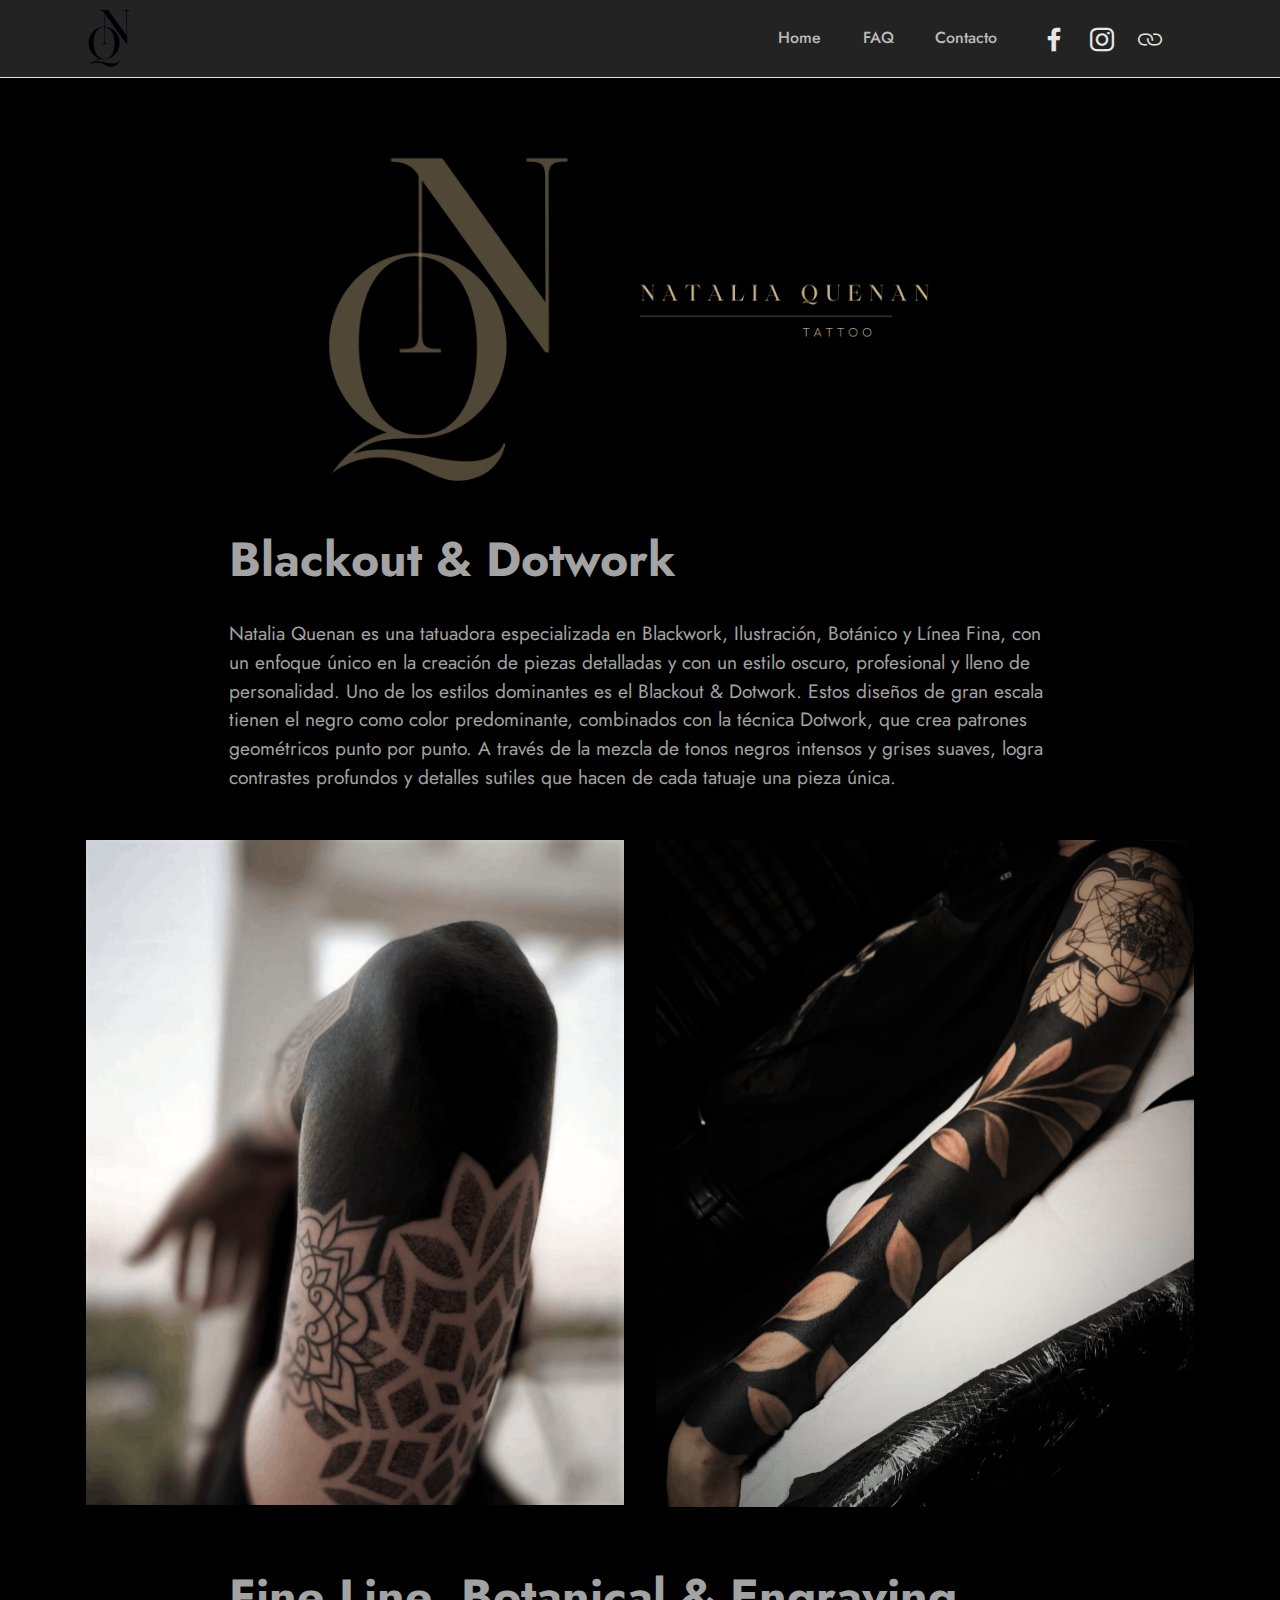
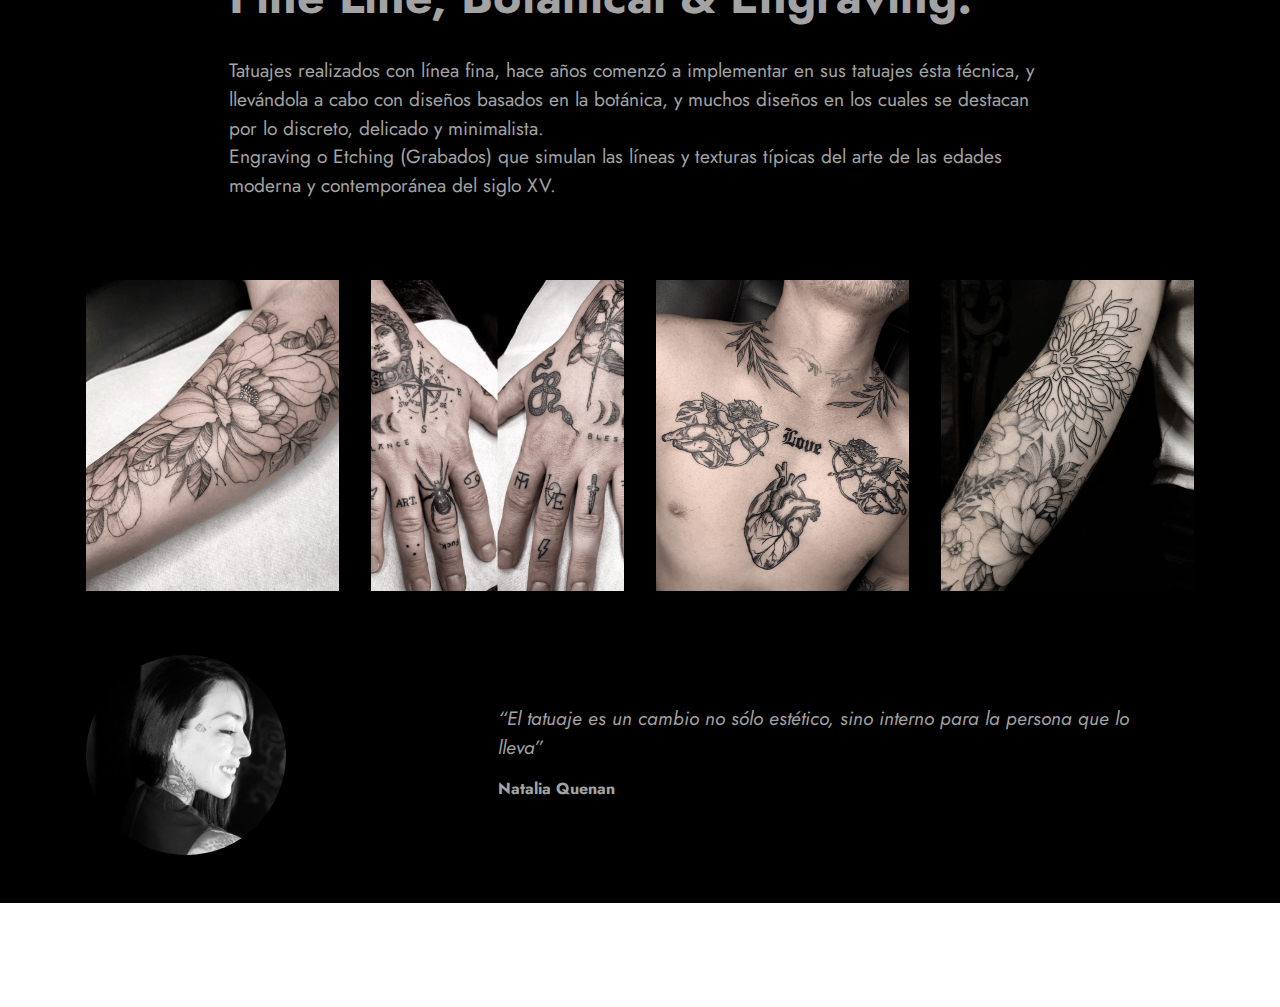
==== commit 66883a76: "update" ====
--- a/index.html
+++ b/index.html
@@ -104,7 +104,10 @@
         <div class="row justify-content-center">
             <div class="title col-12 col-md-9">
                 <h3 class="mbr-section-title mbr-fonts-style align-center mb-4 display-2"><strong>Blackout &amp; Dotwork</strong></h3>
-                <h4 class="mbr-section-subtitle align-center mbr-fonts-style mb-4 display-7">Diseños de mayor magnitud en los que el color predominante siempre es el negro. Combinadas con la técnica de Dotwork, diseños geométricos realizados punto por punto, y en diferentes tonalidades desde negros a grises muy suaves, creando así contrastes intensos.&nbsp;</h4>
+                <h4 class="mbr-section-subtitle align-center mbr-fonts-style mb-4 display-7">Natalia Quenan es una tatuadora especializada en Blackwork, Ilustración, Botánico y Línea Fina, con un enfoque único en la creación de piezas detalladas y con un estilo oscuro, profesional y lleno de personalidad. 
+                    Uno de los estilos dominantes es el Blackout & Dotwork. Estos diseños de gran escala tienen el negro como color predominante, combinados con la técnica Dotwork, que crea patrones geométricos punto por punto. A través de la mezcla de tonos negros intensos y grises suaves, logra contrastes profundos y detalles sutiles que hacen de cada tatuaje una pieza única.
+
+                    &nbsp;</h4>
                 
             </div>
         </div>
@@ -142,7 +145,7 @@
         <div class="row justify-content-center">
             <div class="title col-12 col-md-9">
                 <h3 class="mbr-section-title mbr-fonts-style align-center mb-4 display-2"><strong>Fine Line, Botanical &amp; Engraving.</strong></h3>
-                <h4 class="mbr-section-subtitle align-center mbr-fonts-style mb-4 display-7">Tatuajes realizados con línea fina, hace años comencé a implementar en mis tatuajes ésta técnica, y llevándola a cabo con diseños basados en la botánica, y muchos diseños en los cuales se destacan por lo discreto, delicado y minimalista. <br>Engraving o Etching (Grabados) que simulan las líneas y texturas típicas del arte de las edades moderna y contemporánea del siglo XV.</h4>
+                <h4 class="mbr-section-subtitle align-center mbr-fonts-style mb-4 display-7">Tatuajes realizados con línea fina, hace años comenzó a implementar en sus tatuajes ésta técnica, y llevándola a cabo con diseños basados en la botánica, y muchos diseños en los cuales se destacan por lo discreto, delicado y minimalista. <br>Engraving o Etching (Grabados) que simulan las líneas y texturas típicas del arte de las edades moderna y contemporánea del siglo XV.</h4>
                 
             </div>
         </div>
